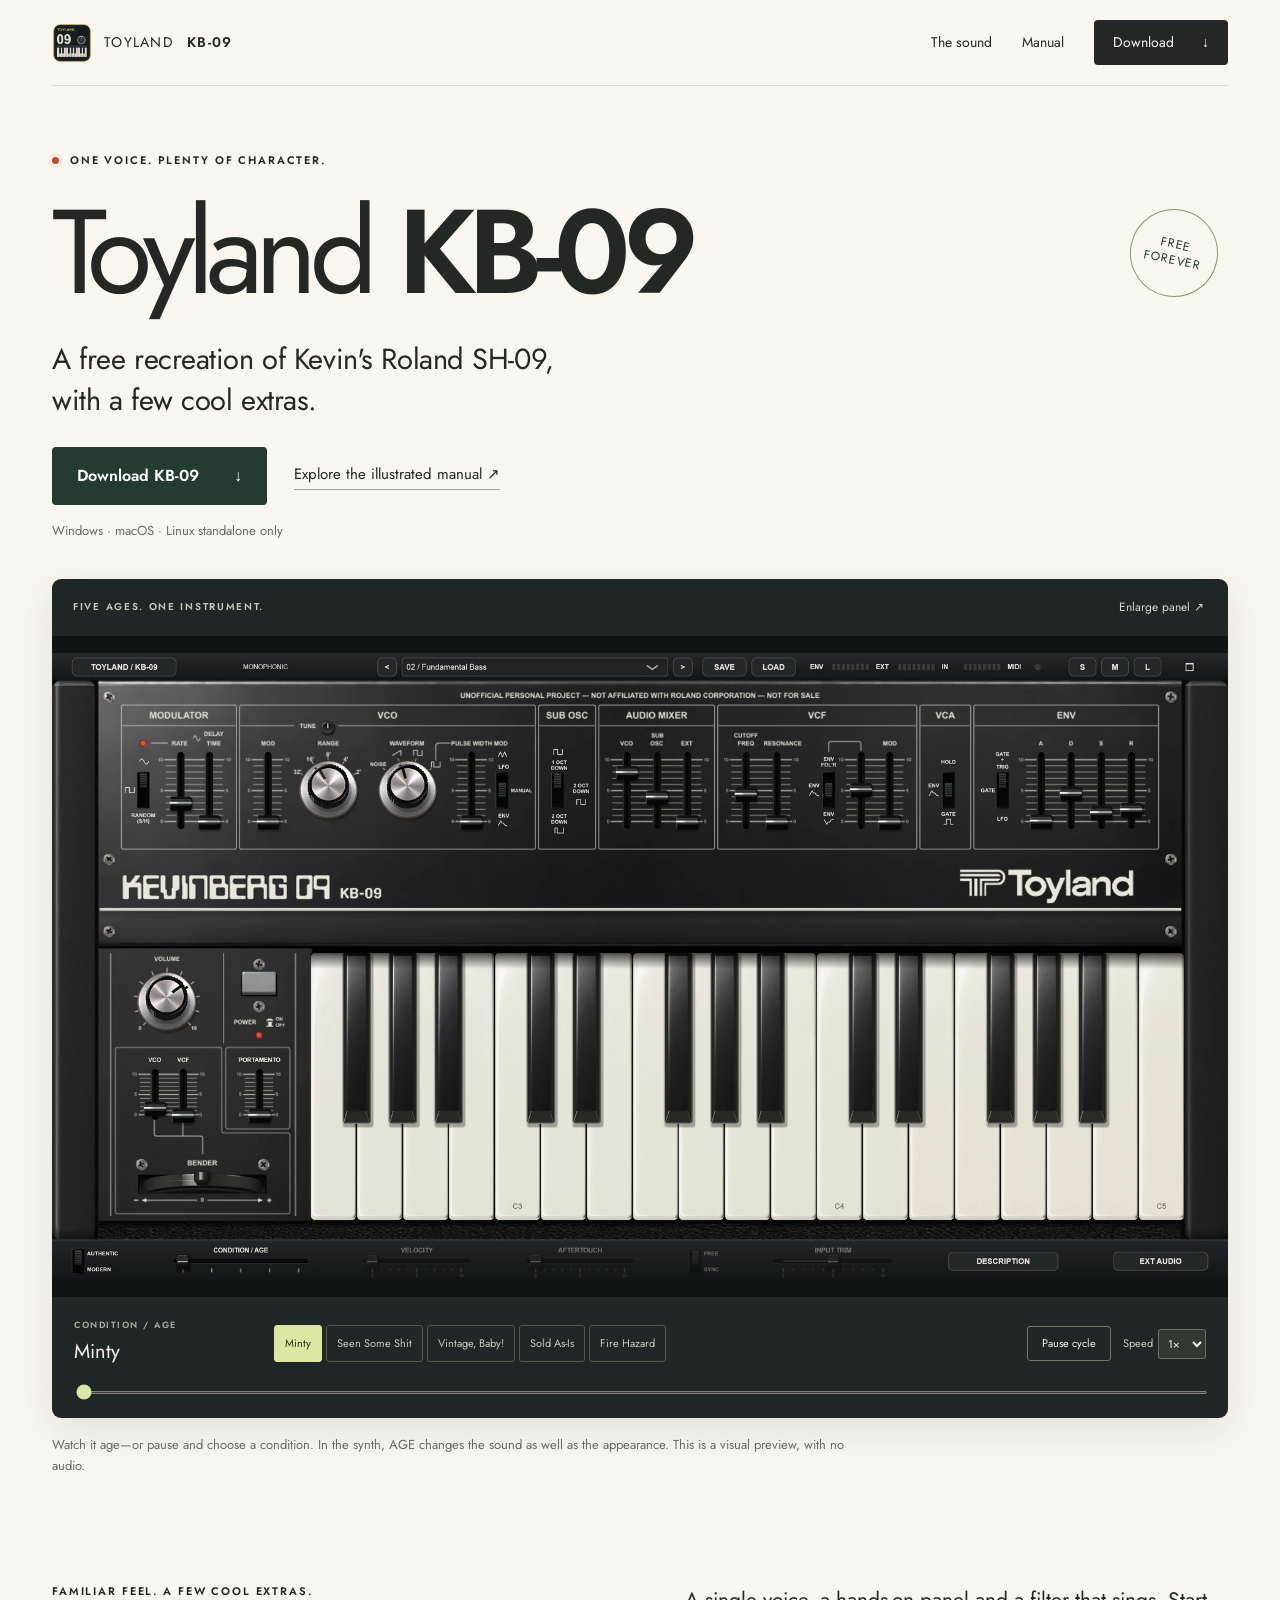
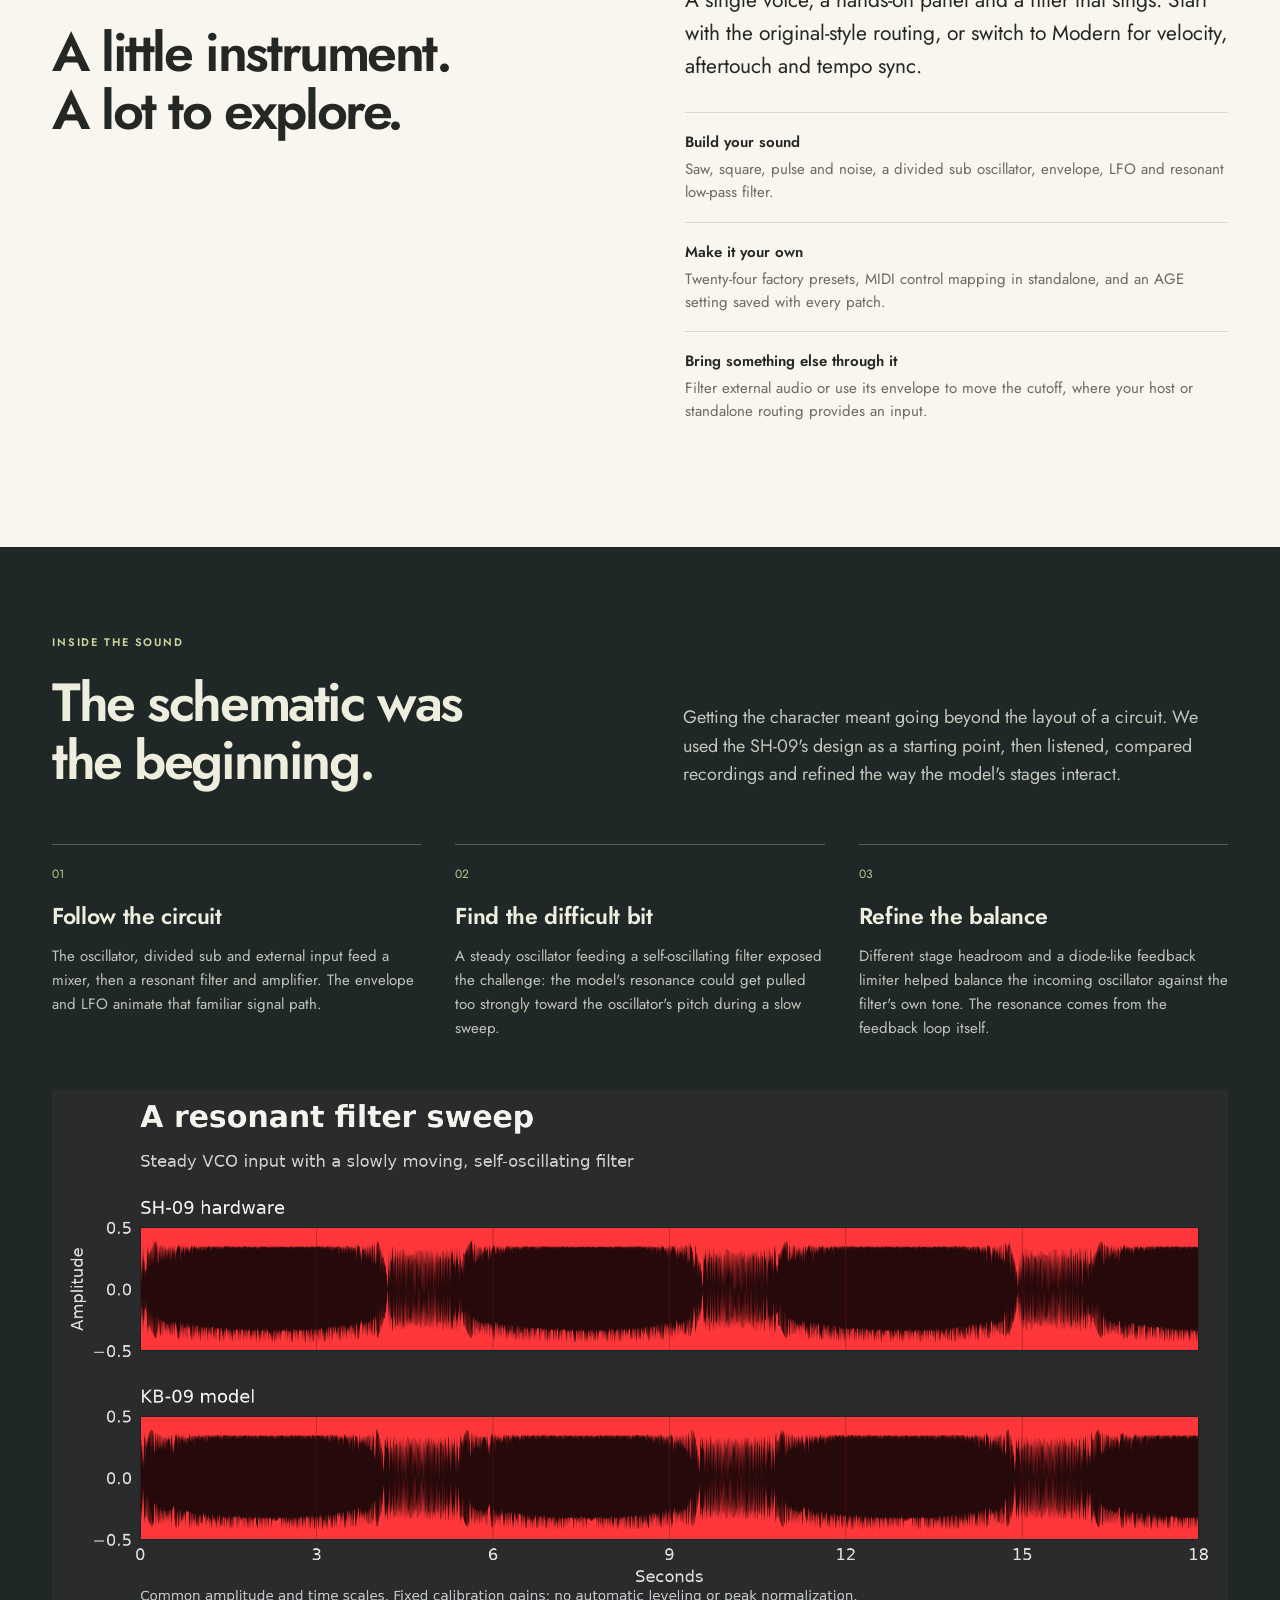
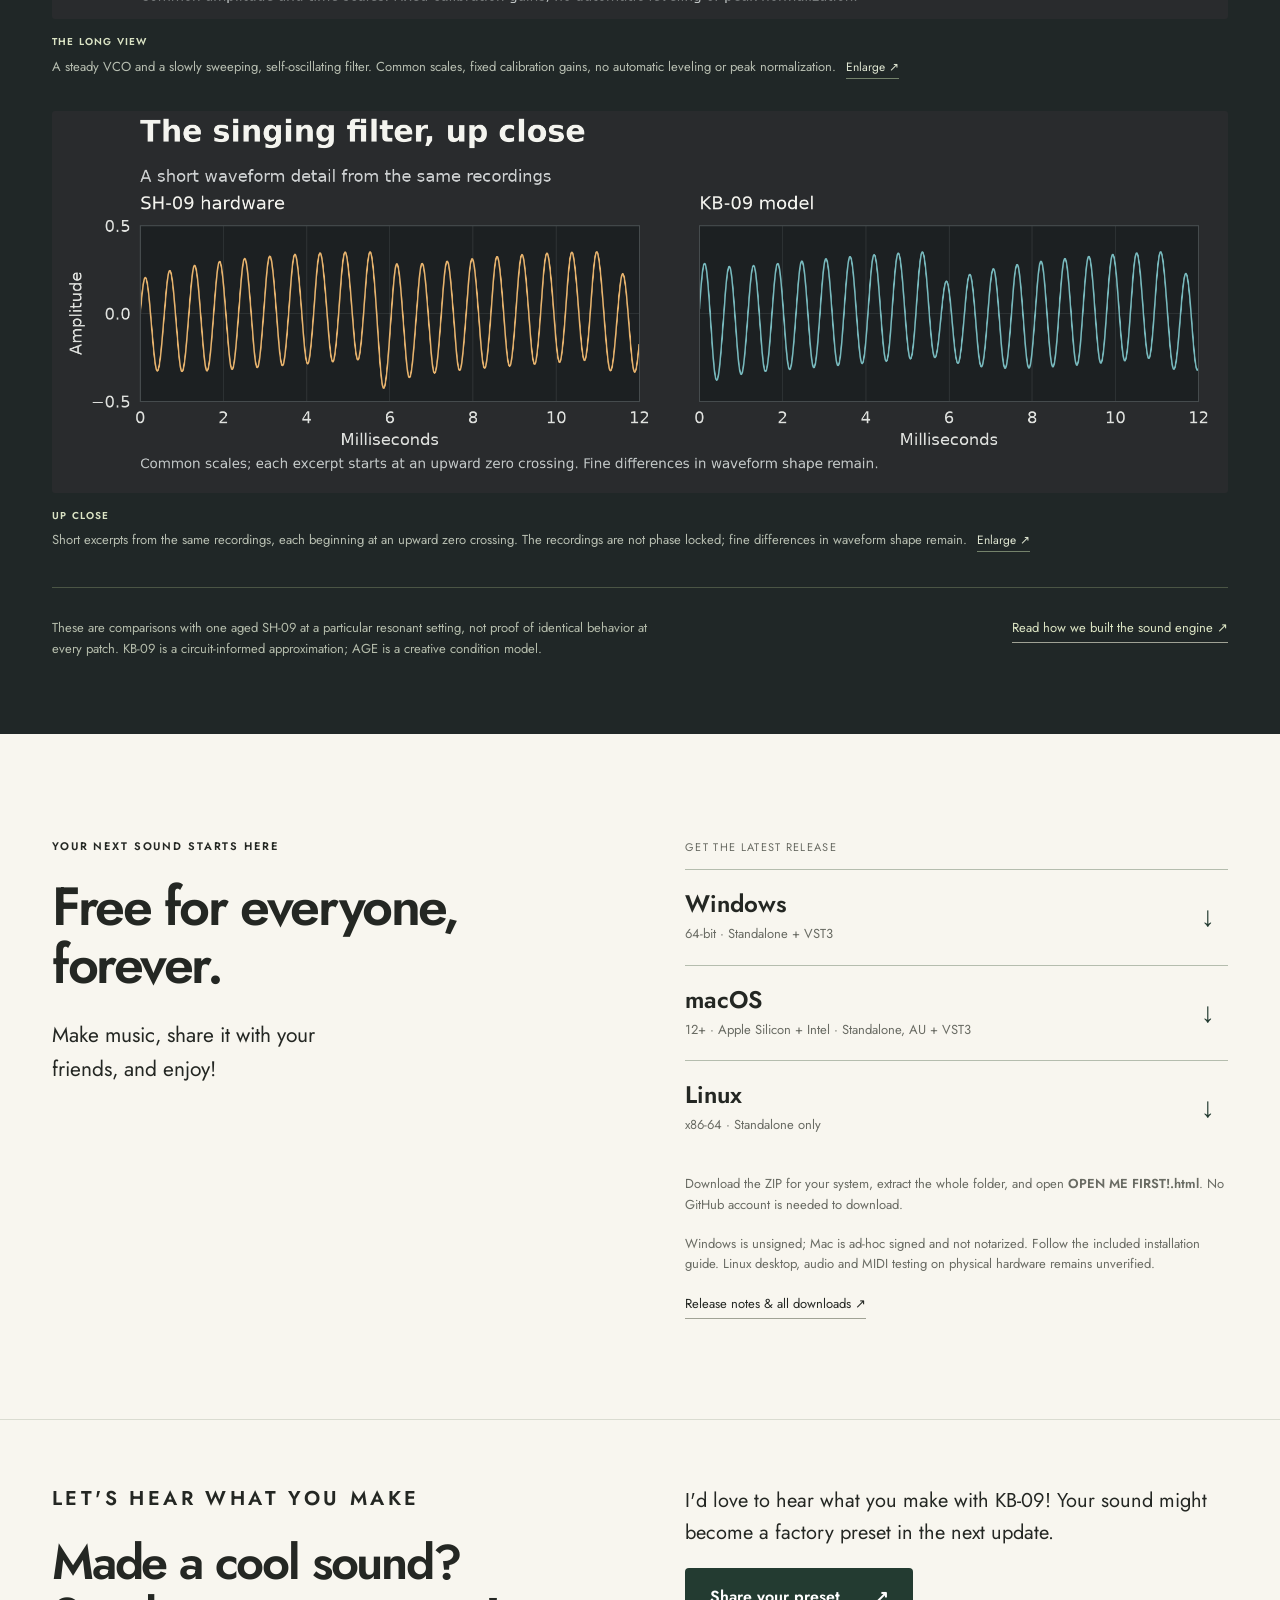
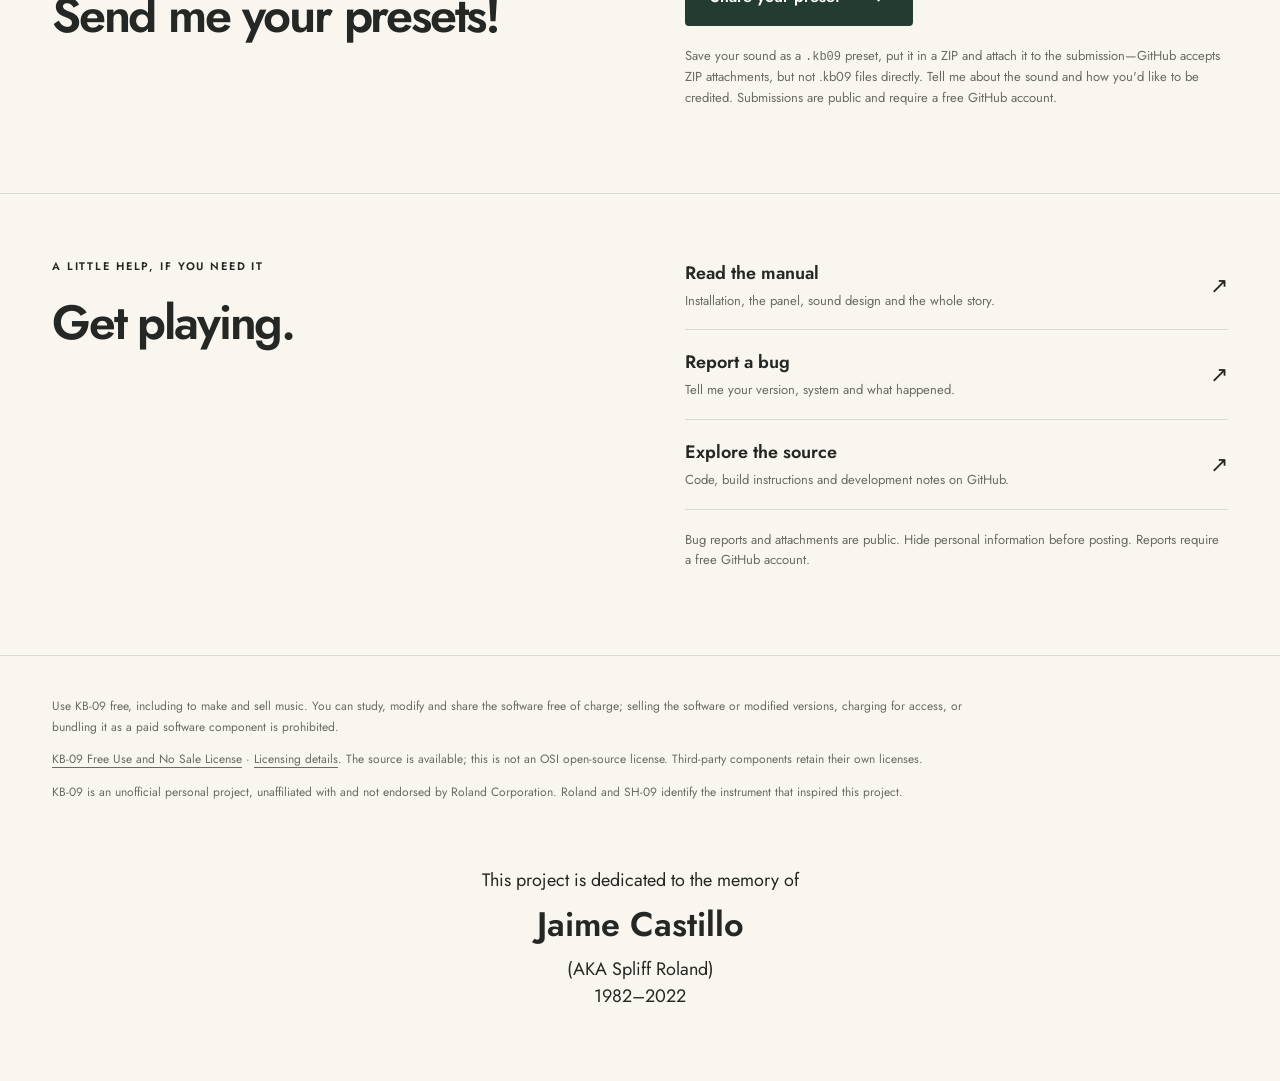
==== website/index.html @ ae917cf9 "Publish musician-facing KB-09 website with age controls and filter story" ====
<!doctype html>
<html lang="en">
<head>
  <meta charset="utf-8">
  <meta name="viewport" content="width=device-width, initial-scale=1">
  <meta name="description" content="Toyland KB-09: a free Roland SH-09-inspired monophonic synthesizer with five ages of character. Windows and Mac plug-ins and standalone; Linux standalone only.">
  <meta name="theme-color" content="#f8f6ef">
  <meta property="og:title" content="Toyland KB-09 — Free for everyone, forever.">
  <meta property="og:description" content="A free recreation of Kevin's Roland SH-09, with a few cool extras. Meet the synth, explore five ages, and download the latest release.">
  <meta property="og:image" content="https://kevinberg84.github.io/toyland-kb09/assets/social-preview.jpg">
  <meta property="og:url" content="https://kevinberg84.github.io/toyland-kb09/">
  <meta name="twitter:card" content="summary_large_image">
  <title>Toyland KB-09 — Free Roland SH-09-inspired synthesizer</title>
  <link rel="icon" href="assets/icon.png" type="image/png">
  <link rel="stylesheet" href="styles.css">
  <script src="site.js" defer></script>
</head>
<body>
  <a class="skip" href="#main">Skip to content</a>
  <header class="masthead">
    <a class="brand" href="#top" aria-label="Toyland KB-09 home"><img src="assets/icon.png" width="40" height="40" alt=""><span>TOYLAND <b>KB-09</b></span></a>
    <nav aria-label="Main navigation"><a href="#sound">The sound</a><a href="manual/">Manual</a><a class="nav-download" href="#download">Download <span aria-hidden="true">↓</span></a></nav>
  </header>
  <main id="main">
    <section class="hero shell" id="top" aria-labelledby="hero-title">
      <p class="eyebrow"><span class="led" aria-hidden="true"></span> ONE VOICE. PLENTY OF CHARACTER.</p>
      <div class="hero-heading"><h1 id="hero-title">Toyland <span>KB-09</span></h1><span class="free-stamp">FREE<br>FOREVER</span></div>
      <p class="hero-description">A free recreation of Kevin's Roland SH-09,<br class="desktop-break"> with a few cool extras.</p>
      <div class="hero-actions"><a class="button primary" href="#download">Download KB-09 <span aria-hidden="true">↓</span></a><a class="text-link" href="manual/">Explore the illustrated manual <span aria-hidden="true">↗</span></a></div>
      <p class="platform-line">Windows · macOS · Linux standalone only</p>
      <div class="instrument" id="preview">
        <div class="preview-top"><span class="eyebrow">FIVE AGES. ONE INSTRUMENT.</span><button class="subtle" id="enlarge-panel" type="button">Enlarge panel <span aria-hidden="true">↗</span></button></div>
        <div class="panel-frames" aria-label="KB-09 appearance preview">
          <img class="panel-frame active" src="assets/age-1.webp" width="1920" height="1080" alt="KB-09 in Minty condition: a clean panel and intact keys." data-age="0" fetchpriority="high">
          <img class="panel-frame" src="assets/age-2.webp" width="1920" height="1080" alt="KB-09 in Seen Some Shit condition." data-age="1" aria-hidden="true">
          <img class="panel-frame" src="assets/age-3.webp" width="1920" height="1080" alt="KB-09 in Vintage, Baby! condition." data-age="2" aria-hidden="true">
          <img class="panel-frame" src="assets/age-4.webp" width="1920" height="1080" alt="KB-09 in Sold As-Is condition." data-age="3" aria-hidden="true">
          <img class="panel-frame" src="assets/age-5.webp" width="1920" height="1080" alt="KB-09 in Fire Hazard condition: worn panel, aged keys and damaged caps." data-age="4" aria-hidden="true">
        </div>
        <div class="age-console">
          <div class="age-readout"><span class="eyebrow">CONDITION / AGE</span><output id="age-name">Minty</output></div>
          <div class="age-buttons" role="radiogroup" aria-label="Select instrument age">
            <button type="button" role="radio" aria-checked="true" data-select-age="0">Minty</button>
            <button type="button" role="radio" aria-checked="false" tabindex="-1" data-select-age="1">Seen Some Shit</button>
            <button type="button" role="radio" aria-checked="false" tabindex="-1" data-select-age="2">Vintage, Baby!</button>
            <button type="button" role="radio" aria-checked="false" tabindex="-1" data-select-age="3">Sold As-Is</button>
            <button type="button" role="radio" aria-checked="false" tabindex="-1" data-select-age="4">Fire Hazard</button>
          </div>
          <div class="playback"><button type="button" id="play-pause" aria-pressed="false">Play cycle</button><label class="speed-label">Speed <select id="speed"><option value="0.5">½×</option><option value="1" selected>1×</option><option value="2">2×</option></select></label></div>
          <label class="scrubber"><span class="sr-only">Scrub through the five ages</span><input id="age-scrubber" type="range" min="0" max="4" value="0" step="1" aria-valuetext="Minty"></label>
        </div>
      </div>
      <p class="preview-caption">Watch it age—or pause and choose a condition. In the synth, AGE changes the sound as well as the appearance. This is a visual preview, with no audio.</p>
      <noscript><p>Enable JavaScript to cycle through all five appearances. Downloads and the manual work without it.</p></noscript>
    </section>

    <section class="intro-section shell" aria-labelledby="character-title">
      <div class="section-heading"><p class="eyebrow">FAMILIAR FEEL. A FEW COOL EXTRAS.</p><h2 id="character-title">A little instrument.<br>A lot to explore.</h2></div>
      <div class="intro-copy"><p>A single voice, a hands-on panel and a filter that sings. Start with the original-style routing, or switch to Modern for velocity, aftertouch and tempo sync.</p><dl class="feature-list"><div><dt>Build your sound</dt><dd>Saw, square, pulse and noise, a divided sub oscillator, envelope, LFO and resonant low-pass filter.</dd></div><div><dt>Make it your own</dt><dd>Twenty-four factory presets, MIDI control mapping in standalone, and an AGE setting saved with every patch.</dd></div><div><dt>Bring something else through it</dt><dd>Filter external audio or use its envelope to move the cutoff, where your host or standalone routing provides an input.</dd></div></dl></div>
    </section>

    <section class="sound-section" id="sound" aria-labelledby="sound-title">
      <div class="shell">
        <div class="sound-intro"><div><p class="eyebrow">INSIDE THE SOUND</p><h2 id="sound-title">The schematic was<br>the beginning.</h2></div><p>Getting the character meant going beyond the layout of a circuit. We used the SH-09's design as a starting point, then listened, compared recordings and refined the way the model's stages interact.</p></div>
        <ol class="sound-story"><li><span class="story-number">01</span><h3>Follow the circuit</h3><p>The oscillator, divided sub and external input feed a mixer, then a resonant filter and amplifier. The envelope and LFO animate that familiar signal path.</p></li><li><span class="story-number">02</span><h3>Find the difficult bit</h3><p>A steady oscillator feeding a self-oscillating filter exposed the challenge: the model's resonance could get pulled too strongly toward the oscillator's pitch during a slow sweep.</p></li><li><span class="story-number">03</span><h3>Refine the balance</h3><p>Different stage headroom and a diode-like feedback limiter helped balance the incoming oscillator against the filter's own tone. The resonance comes from the feedback loop itself.</p></li></ol>
        <figure class="comparison"><button class="figure-enlarge" type="button" data-enlarge="assets/vcf-sweep-comparison.png" aria-label="Enlarge the resonant filter sweep comparison"><img src="assets/vcf-sweep-comparison.png" width="2160" height="972" loading="lazy" alt="An eighteen-second resonant filter sweep: SH-09 hardware above, KB-09 model below, at common time and amplitude scales."></button><figcaption><span>THE LONG VIEW</span> A steady VCO and a slowly sweeping, self-oscillating filter. Common scales, fixed calibration gains, no automatic leveling or peak normalization. <button type="button" data-enlarge="assets/vcf-sweep-comparison.png">Enlarge ↗</button></figcaption></figure>
        <figure class="comparison"><button class="figure-enlarge" type="button" data-enlarge="assets/vcf-waveform-detail.png" aria-label="Enlarge the waveform detail comparison"><img src="assets/vcf-waveform-detail.png" width="2160" height="702" loading="lazy" alt="A twelve-millisecond waveform detail, comparing the SH-09 hardware with the KB-09 model on matching scales."></button><figcaption><span>UP CLOSE</span> Short excerpts from the same recordings, each beginning at an upward zero crossing. The recordings are not phase locked; fine differences in waveform shape remain. <button type="button" data-enlarge="assets/vcf-waveform-detail.png">Enlarge ↗</button></figcaption></figure>
        <div class="sound-footnote"><p>These are comparisons with one aged SH-09 at a particular resonant setting, not proof of identical behavior at every patch. KB-09 is a circuit-informed approximation; AGE is a creative condition model.</p><a class="text-link" href="manual/#filter-craft">Read how we built the sound engine <span aria-hidden="true">↗</span></a></div>
      </div>
    </section>

    <section class="download-section shell" id="download" aria-labelledby="download-title">
      <div class="section-heading"><p class="eyebrow">YOUR NEXT SOUND STARTS HERE</p><h2 id="download-title">Free for everyone,<br>forever.</h2><p>Make music, share it with your friends, and enjoy!</p></div>
      <div class="downloads"><p class="release-label" id="release-label">Get the latest release</p>
        <a class="platform-download" data-platform="windows" href="https://github.com/kevinberg84/toyland-kb09/releases/latest"><span><b>Windows</b><small>64-bit · Standalone + VST3</small></span><span aria-hidden="true">↓</span></a>
        <a class="platform-download" data-platform="mac" href="https://github.com/kevinberg84/toyland-kb09/releases/latest"><span><b>macOS</b><small>12+ · Apple Silicon + Intel · Standalone, AU + VST3</small></span><span aria-hidden="true">↓</span></a>
        <a class="platform-download" data-platform="linux" href="https://github.com/kevinberg84/toyland-kb09/releases/latest"><span><b>Linux</b><small>x86-64 · Standalone only</small></span><span aria-hidden="true">↓</span></a>
        <p class="download-note">Download the ZIP for your system, extract the whole folder, and open <b>OPEN ME FIRST!.html</b>. No GitHub account is needed to download.</p>
        <p class="download-note">Windows is unsigned; Mac is ad-hoc signed and not notarized. Follow the included installation guide. Linux desktop, audio and MIDI testing on physical hardware remains unverified.</p>
        <a class="text-link" href="https://github.com/kevinberg84/toyland-kb09/releases/latest">Release notes &amp; all downloads ↗</a>
      </div>
    </section>

    <section class="preset-section shell" aria-labelledby="preset-title"><div><p class="eyebrow">LET'S HEAR WHAT YOU MAKE</p><h2 id="preset-title">Made a cool sound?<br>Send me your presets!</h2></div><div><p>I'd love to hear what you make with KB-09! Your sound might become a factory preset in the next update.</p><a class="button primary" href="https://github.com/kevinberg84/toyland-kb09/issues/new?template=share_a_preset.yml">Share your preset <span aria-hidden="true">↗</span></a><p class="small-print">Save your sound as a <code>.kb09</code> preset, put it in a ZIP and attach it to the submission—GitHub accepts ZIP attachments, but not .kb09 files directly. Tell me about the sound and how you'd like to be credited. Submissions are public and require a free GitHub account.</p></div></section>

    <section class="help-section shell" aria-labelledby="help-title"><div><p class="eyebrow">A LITTLE HELP, IF YOU NEED IT</p><h2 id="help-title">Get playing.</h2></div><div class="help-links"><a href="manual/"><span><b>Read the manual</b><small>Installation, the panel, sound design and the whole story.</small></span><span aria-hidden="true">↗</span></a><a href="https://github.com/kevinberg84/toyland-kb09/issues/new?template=bug_report.yml"><span><b>Report a bug</b><small>Tell me your version, system and what happened.</small></span><span aria-hidden="true">↗</span></a><a href="https://github.com/kevinberg84/toyland-kb09"><span><b>Explore the source</b><small>Code, build instructions and development notes on GitHub.</small></span><span aria-hidden="true">↗</span></a><p class="small-print">Bug reports and attachments are public. Hide personal information before posting. Reports require a free GitHub account.</p></div></section>
  </main>
  <footer class="shell">
    <div class="license-note"><p>Use KB-09 free, including to make and sell music. You can study, modify and share the software free of charge; selling the software or modified versions, charging for access, or bundling it as a paid software component is prohibited.</p><p><a href="https://github.com/kevinberg84/toyland-kb09/blob/main/LICENSE.md">KB-09 Free Use and No Sale License</a> · <a href="https://github.com/kevinberg84/toyland-kb09/blob/main/docs/LICENSING.md">Licensing details</a>. The source is available; this is not an OSI open-source license. Third-party components retain their own licenses.</p><p>KB-09 is an unofficial personal project, unaffiliated with and not endorsed by Roland Corporation. Roland and SH-09 identify the instrument that inspired this project.</p></div>
    <div class="dedication"><p>This project is dedicated to the memory of<br><strong>Jaime Castillo</strong><br>(AKA Spliff Roland)<br>1982–2022</p></div>
  </footer>
  <dialog id="image-dialog" aria-label="Enlarged image"><div class="dialog-toolbar"><span id="image-title">Panel preview</span><button type="button" id="close-dialog">Close <span aria-hidden="true">×</span></button></div><div class="dialog-scroll"><img id="dialog-image" alt=""></div><p class="dialog-hint">Scroll to inspect the image. Press Escape or Close to return.</p></dialog>
</body>
</html>
---- website/styles.css ----
@font-face{font-family:Jost;src:url('assets/Jost-Regular.ttf') format('truetype');font-weight:400;font-display:swap}@font-face{font-family:Jost;src:url('assets/Jost-Semibold.ttf') format('truetype');font-weight:600 800;font-display:swap}
:root{color-scheme:light;--paper:#f8f6ef;--ink:#242723;--muted:#696b63;--line:#dadcd1;--green:#dbe7a3;--forest:#233b31;--dark:#202727;--gold:#bca15f}*{box-sizing:border-box}html{scroll-behavior:smooth;scroll-padding-top:90px}body{margin:0;background:var(--paper);color:var(--ink);font:18px/1.6 Jost,Arial,sans-serif}button,input,select{font:inherit}button,a,select,input{-webkit-tap-highlight-color:transparent}a{color:inherit;text-underline-offset:4px}button,a,select{touch-action:manipulation}button{cursor:pointer}button:focus-visible,a:focus-visible,input:focus-visible,select:focus-visible{outline:3px solid #8c6925;outline-offset:5px}img{display:block;max-width:100%}button:disabled{cursor:default}p{margin:0 0 1.2rem}h1,h2,h3{font-weight:600;line-height:1.08;margin:0;letter-spacing:-.045em}h2{font-size:clamp(36px,4.2vw,62px)}h3{font-size:25px;letter-spacing:-.02em}.shell{max-width:1280px;margin:0 auto;padding-left:52px;padding-right:52px}.eyebrow{font-size:11px;font-weight:600;letter-spacing:.17em;line-height:1.4;margin:0 0 23px}.skip{position:fixed;top:-100px;left:20px;z-index:100;background:var(--green);padding:14px}.skip:focus{top:10px}.sr-only{position:absolute;width:1px;height:1px;overflow:hidden;clip:rect(0,0,0,0);white-space:nowrap}
.masthead{height:86px;border-bottom:1px solid var(--line);max-width:calc(1280px - 104px);margin:auto;display:flex;align-items:center;justify-content:space-between;gap:20px}.brand{display:flex;gap:12px;align-items:center;text-decoration:none;font-size:14px;letter-spacing:.09em}.brand img{border-radius:8px}.brand b{font-weight:600;margin-left:8px}.masthead nav{display:flex;align-items:center;gap:30px;font-size:14px}.masthead nav a{text-decoration:none}.masthead nav a:hover{text-decoration:underline}.nav-download{background:var(--ink);color:var(--paper);padding:11px 19px;border-radius:4px}.nav-download span{margin-left:24px}.hero{padding-top:67px}.hero .eyebrow{display:flex;align-items:center;gap:11px}.led{width:7px;height:7px;border-radius:50%;background:#b94e31;box-shadow:0 0 0 4px #b94e3110}.hero-heading{display:flex;align-items:center;justify-content:space-between;gap:20px}.hero h1{font-size:clamp(64px,9.3vw,138px);font-weight:400;letter-spacing:-.065em;line-height:1.03}.hero h1 span{font-weight:600}.free-stamp{flex-shrink:0;display:grid;place-content:center;width:88px;height:88px;border:1px solid #8d956e;border-radius:50%;color:var(--forest);font-size:12px;line-height:1.3;letter-spacing:.08em;text-align:center;transform:rotate(12deg);margin-right:10px}.hero-description{font-size:clamp(20px,2.5vw,29px);line-height:1.4;letter-spacing:-.015em;max-width:660px;margin:25px 0 27px}.hero-actions{display:flex;align-items:center;gap:27px;flex-wrap:wrap}.button{display:inline-flex;align-items:center;justify-content:space-between;gap:35px;padding:15px 24px;text-decoration:none;font-size:16px;font-weight:600;border-radius:4px;border:1px solid transparent;transition:background .15s,color .15s}.primary{background:var(--forest);color:#fff}.primary:hover{background:#395646}.text-link{font-size:15px;text-decoration:none;border-bottom:1px solid #a0a295;padding-bottom:3px;display:inline-block}.text-link:hover{border-color:currentColor}.platform-line{font-size:13px;color:var(--muted);margin:16px 0 37px}.instrument{background:var(--dark);color:#f3f2e9;border-radius:9px;overflow:hidden;box-shadow:0 12px 40px #1d281219}.preview-top{display:flex;align-items:center;justify-content:space-between;padding:16px 21px}.preview-top .eyebrow{margin:0;color:#c2c7b9;font-size:10px}.subtle{border:0;background:none;color:#d6d9d0;font-size:12px;padding:3px}.subtle:hover{color:#fff}.panel-frames{position:relative;background:#101617;aspect-ratio:16/9}.panel-frame{position:absolute;inset:0;width:100%;height:100%;object-fit:contain;visibility:hidden}.panel-frame.active{visibility:visible}.age-console{padding:22px;display:grid;grid-template-columns:180px 1fr auto;align-items:center;gap:20px}.age-readout .eyebrow{color:#a7ae9d;font-size:9px;margin-bottom:4px}.age-readout output{font-size:20px}.age-buttons{display:flex;align-items:stretch;gap:4px;flex-wrap:wrap}.age-buttons button{background:transparent;color:#c7cbbf;border:1px solid #505a4a;border-radius:3px;font-size:11px;padding:9px 10px;white-space:nowrap}.age-buttons button[aria-checked=true]{background:var(--green);color:#24331d;border-color:var(--green)}.age-buttons button:hover{border-color:var(--green)}.playback{display:flex;align-items:center;gap:12px;font-size:11px}.playback button{background:none;border:1px solid #707965;border-radius:3px;color:#f2f4ed;padding:8px 11px;min-width:84px;font-size:11px}.speed-label{color:#c7cbbf;display:flex;align-items:center;gap:5px}.speed-label select{background:#303a31;color:#fff;border:1px solid #66705d;border-radius:2px;padding:5px;font-size:11px}.scrubber{grid-column:1/-1;line-height:0}.scrubber input{width:100%;height:3px;accent-color:var(--green);cursor:pointer}.preview-caption{max-width:800px;color:var(--muted);font-size:13px;margin:17px 0 0}.intro-section{display:grid;grid-template-columns:1fr 1fr;gap:90px;padding-top:108px;padding-bottom:106px}.intro-copy>p{font-size:21px;line-height:1.55}.feature-list{margin:30px 0 0}.feature-list div{border-top:1px solid var(--line);padding:17px 0}.feature-list dt{font-size:15px;font-weight:600;margin-bottom:4px}.feature-list dd{font-size:15px;color:var(--muted);margin:0;line-height:1.55}
.sound-section{background:var(--dark);color:#eeeede;padding:88px 0 74px}.sound-section .eyebrow{color:#cad59d}.sound-intro{display:grid;grid-template-columns:1fr 1fr;gap:85px;align-items:end}.sound-intro>p{color:#c1c6ba;margin:0;font-size:18px}.sound-story{list-style:none;display:grid;grid-template-columns:repeat(3,1fr);padding:0;margin:55px 0 50px;gap:34px}.sound-story li{border-top:1px solid #56604f;padding-top:20px}.story-number{display:block;font-size:12px;color:#b6c88a;margin-bottom:20px}.sound-story h3{font-size:23px;margin-bottom:15px;letter-spacing:-.015em}.sound-story p{font-size:15px;color:#bfc5b8;margin:0}.comparison{margin:32px 0 0}.figure-enlarge{padding:0;display:block;border:0;background:none;width:100%;border-radius:3px;overflow:hidden}.figure-enlarge img{width:100%;height:auto}.comparison figcaption{font-size:13px;line-height:1.65;color:#b7beb1;padding-top:15px;max-width:1000px}.comparison figcaption>span{font-size:10px;letter-spacing:.12em;font-weight:600;color:#dbe4c5;display:block;margin-bottom:5px}.comparison figcaption button{background:none;border:0;border-bottom:1px solid #74826b;color:#e0e7d3;font-size:12px;padding:0;margin-left:6px}.sound-footnote{border-top:1px solid #4b5545;display:grid;grid-template-columns:1.2fr 1fr;align-items:start;gap:70px;padding-top:30px;margin-top:35px}.sound-footnote p{font-size:13px;color:#b5bdac;margin:0}.sound-footnote .text-link{justify-self:end;color:#dce5c4;font-size:13px}.download-section{display:grid;grid-template-columns:1fr 1fr;gap:90px;padding-top:105px;padding-bottom:100px}.download-section .section-heading>p:last-child{font-size:21px;margin:26px 0 0;max-width:310px}.release-label{font-size:11px;letter-spacing:.12em;text-transform:uppercase;color:var(--muted);margin-bottom:13px}.platform-download{display:flex;align-items:center;justify-content:space-between;gap:20px;border-top:1px solid #b5bdae;text-decoration:none;padding:20px 0}.platform-download:last-of-type{border-bottom:1px solid #b5bdae}.platform-download b{display:block;font-size:24px;line-height:1.2;font-weight:600}.platform-download small{display:block;font-size:13px;color:var(--muted);margin-top:5px}.platform-download>span:last-child{font-size:28px;color:var(--forest);padding:3px 13px;border-radius:50%;transition:background .15s}.platform-download:hover>span:last-child{background:var(--green)}.download-note{font-size:13px;color:var(--muted);margin:18px 0 0}.downloads>.text-link{margin-top:19px;font-size:13px}.preset-section,.help-section{border-top:1px solid var(--line);display:grid;grid-template-columns:1fr 1fr;gap:90px;padding-top:65px;padding-bottom:65px}.preset-section h2{font-size:clamp(33px,3.8vw,51px)}.preset-section>div>p:first-child{font-size:20px}.small-print{font-size:13px;line-height:1.6;color:var(--muted);margin-top:20px}.small-print code{font-size:12px}.help-section h2{font-size:48px}.help-links>a{display:flex;align-items:center;justify-content:space-between;text-decoration:none;gap:20px;border-bottom:1px solid var(--line);padding:0 0 18px;margin-bottom:18px}.help-links b{font-size:18px;font-weight:600;display:block}.help-links small{display:block;font-size:13px;color:var(--muted);margin-top:3px}.help-links>a>span:last-child{font-size:22px}.help-links>a:hover b{text-decoration:underline}footer{border-top:1px solid var(--line);padding-top:40px}.license-note{font-size:12px;line-height:1.7;color:var(--muted);max-width:950px}.license-note p{margin-bottom:12px}.dedication{text-align:center;margin:65px auto 0;padding-bottom:70px;font-size:18px;line-height:1.55}.dedication strong{display:inline-block;font-size:34px;font-weight:600;margin:4px 0}.dedication p{margin:0}
dialog{padding:0;border:1px solid #687261;border-radius:7px;width:94vw;max-width:1800px;max-height:94vh;background:#202727;color:#f1f1e5;overflow:hidden}dialog::backdrop{background:#101711df}.dialog-toolbar{display:flex;justify-content:space-between;align-items:center;padding:15px 20px;gap:20px;font-size:14px}.dialog-toolbar button{background:none;color:inherit;border:1px solid #78836d;border-radius:3px;padding:6px 14px}.dialog-scroll{overflow:auto;max-height:calc(90vh - 110px)}.dialog-scroll img{width:100%;min-width:850px;max-width:none;height:auto}.dialog-hint{font-size:11px;color:#b9c2ae;margin:0;padding:9px 20px}
@media(min-width:1450px){.shell{max-width:1440px;padding-left:68px;padding-right:68px}.masthead{max-width:1304px}.hero h1{font-size:144px}.age-buttons button{font-size:12px}.age-console{grid-template-columns:190px 1fr auto}}
@media(max-width:1100px){.age-console{grid-template-columns:1fr auto}.age-buttons{grid-column:1/-1;grid-row:2}.playback{grid-column:2;grid-row:1}.intro-section,.download-section,.preset-section,.help-section{gap:45px}.sound-intro{gap:45px}.hero h1{font-size:clamp(64px,9.3vw,104px)}}
@media(max-width:700px){body{font-size:16px}.shell{padding-left:23px;padding-right:23px}.masthead{height:72px;margin:0 23px}.brand{font-size:11px;gap:8px;letter-spacing:.04em}.brand img{width:32px;height:32px}.brand b{margin-left:4px}.masthead nav{gap:13px;font-size:12px}.masthead nav>a:first-child{display:none}.nav-download{padding:9px 12px}.nav-download span{margin-left:8px}.hero{padding-top:43px}.hero .eyebrow{font-size:9px;letter-spacing:.14em;margin-bottom:20px}.hero h1{font-size:clamp(49px,10.8vw,75px);letter-spacing:-.055em}.free-stamp{width:58px;height:58px;font-size:8px;margin:0}.hero-heading{gap:5px}.hero-description{font-size:20px;margin:23px 0}.desktop-break{display:none}.hero-actions{gap:17px}.button{padding:13px 18px;font-size:15px}.hero-actions>.text-link{font-size:13px}.platform-line{font-size:11px;margin-bottom:28px}.preview-top{padding:12px}.preview-top .eyebrow{font-size:8px;letter-spacing:.1em;margin:0}.subtle{font-size:10px}.instrument{border-radius:5px}.age-console{padding:16px 13px;gap:15px}.age-readout output{font-size:18px}.age-readout .eyebrow{font-size:8px;margin:0 0 3px}.age-buttons{display:grid;grid-template-columns:repeat(5,1fr);gap:4px;width:100%}.age-buttons button{white-space:normal;font-size:9px;line-height:1.25;padding:9px 4px}.playback{gap:8px}.speed-label{font-size:0}.speed-label select{font-size:10px}.playback button{font-size:10px;min-width:72px;padding:7px 8px}.preview-caption{font-size:11px}.intro-section{padding-top:65px;padding-bottom:55px;grid-template-columns:1fr;gap:28px}.intro-copy>p{font-size:19px}.feature-list{margin-top:23px}.sound-section{padding:60px 0 50px}.sound-intro{grid-template-columns:1fr;gap:24px}.sound-intro>p{font-size:17px}.sound-story{grid-template-columns:1fr;gap:25px;margin:35px 0}.sound-story li{display:grid;grid-template-columns:35px 1fr;gap:5px 10px;padding-top:17px}.story-number{grid-column:1;grid-row:1/3;margin:5px 0}.sound-story h3,.sound-story p{grid-column:2}.sound-story h3{margin-bottom:9px;font-size:22px}.sound-story p{font-size:14px}.comparison{margin-top:27px}.comparison figcaption{font-size:11px}.sound-footnote{grid-template-columns:1fr;gap:20px;margin-top:27px}.sound-footnote .text-link{justify-self:start}.download-section{grid-template-columns:1fr;padding-top:65px;padding-bottom:60px;gap:35px}.download-section .section-heading>p:last-child{font-size:19px;margin-top:18px}.platform-download b{font-size:23px}.platform-download small{font-size:12px}.preset-section,.help-section{grid-template-columns:1fr;gap:27px;padding-top:45px;padding-bottom:45px}.preset-section>div>p:first-child{font-size:19px}.help-section h2{font-size:40px}footer{padding-top:30px}.dedication{font-size:15px;margin-top:48px;padding-bottom:55px}.dedication strong{font-size:30px}.dialog-toolbar{font-size:12px;padding:10px 13px}.dialog-scroll img{min-width:760px}}
@media(prefers-reduced-motion:reduce){html{scroll-behavior:auto}*{transition:none!important}}
.hero h1 span{white-space:nowrap}
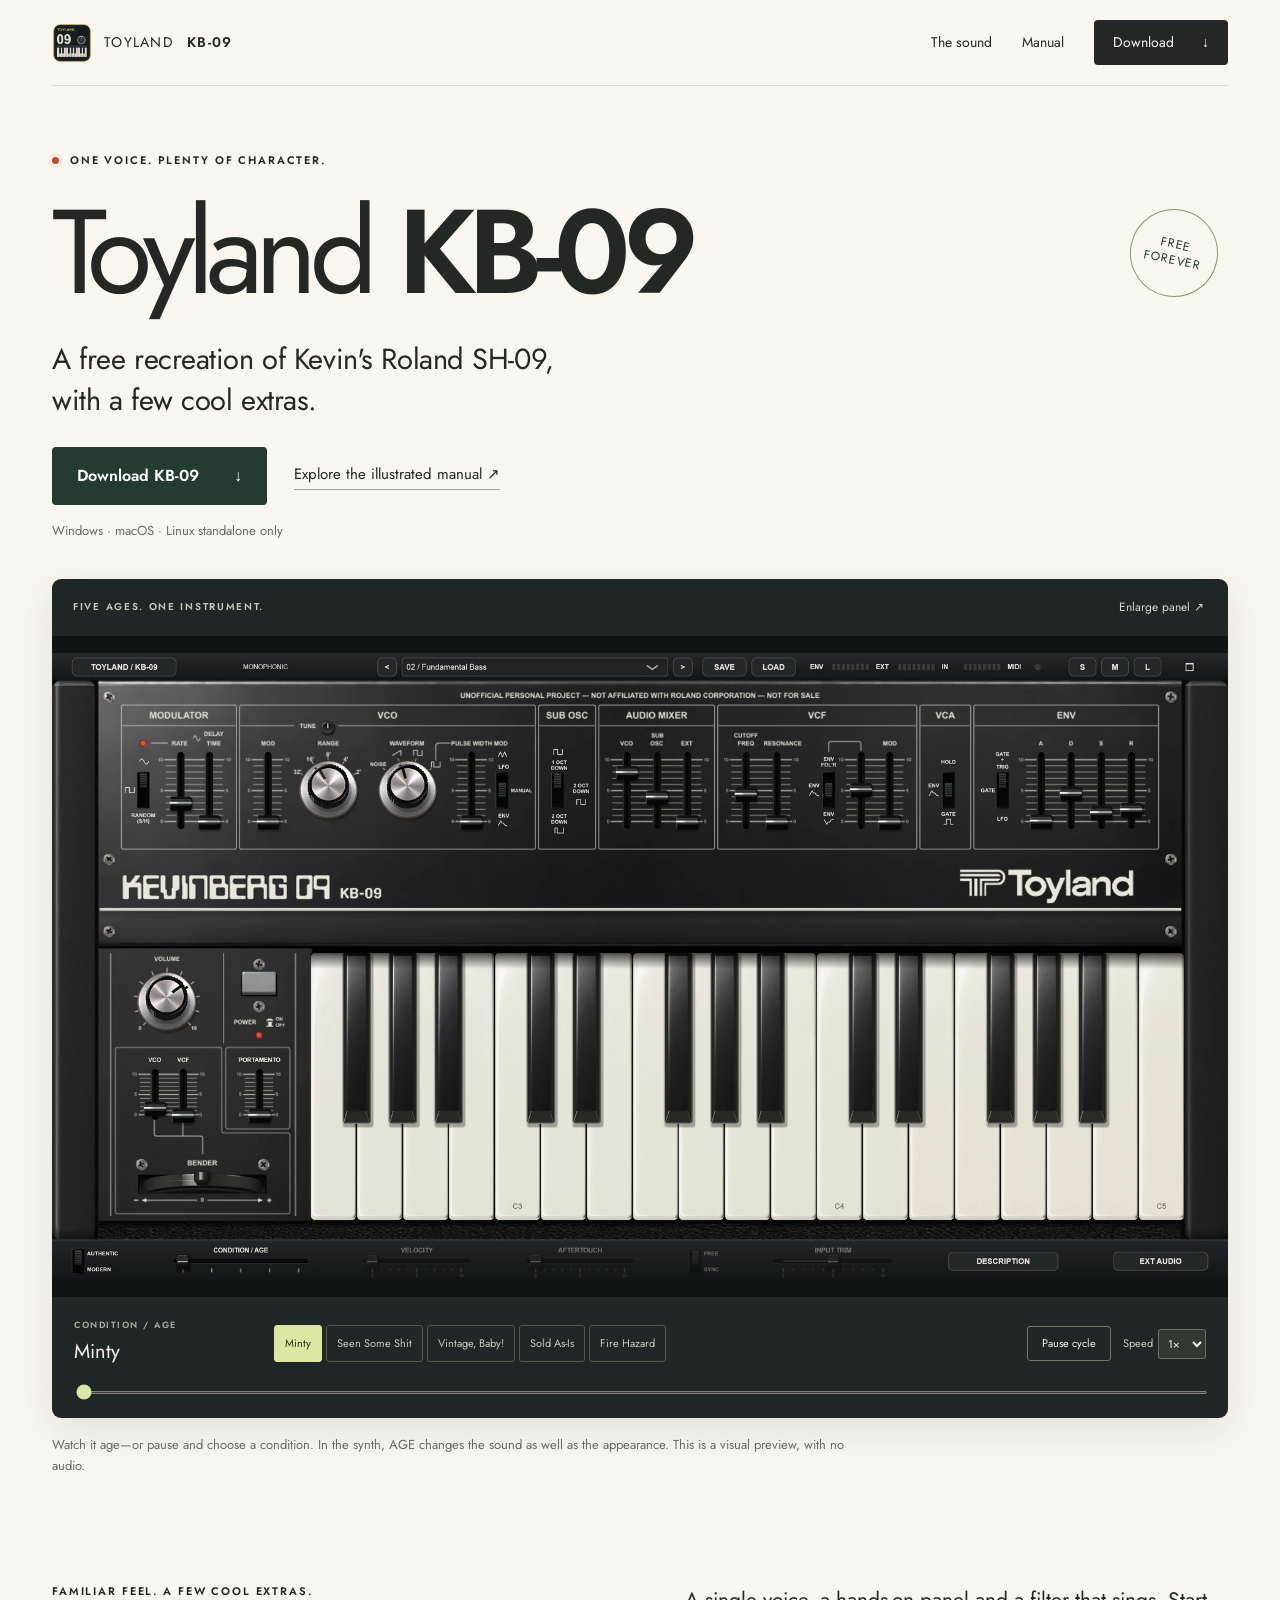
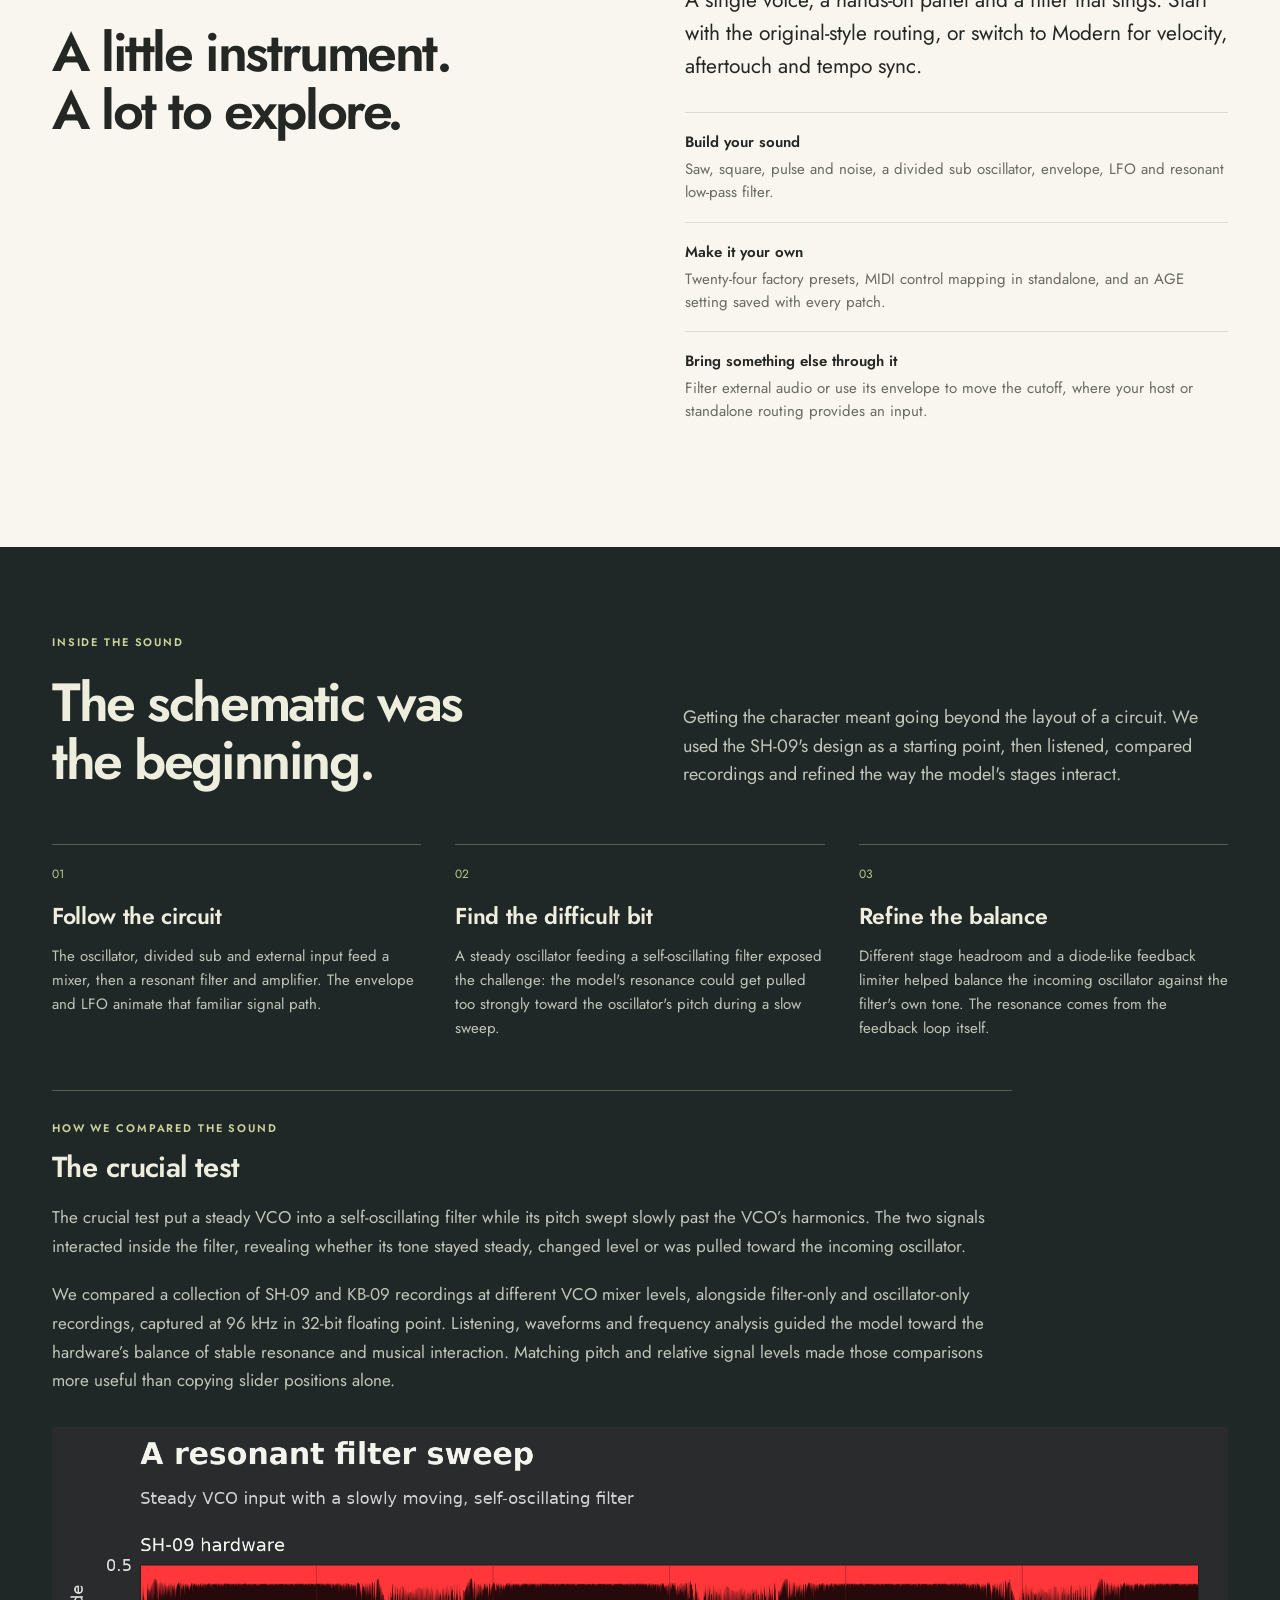
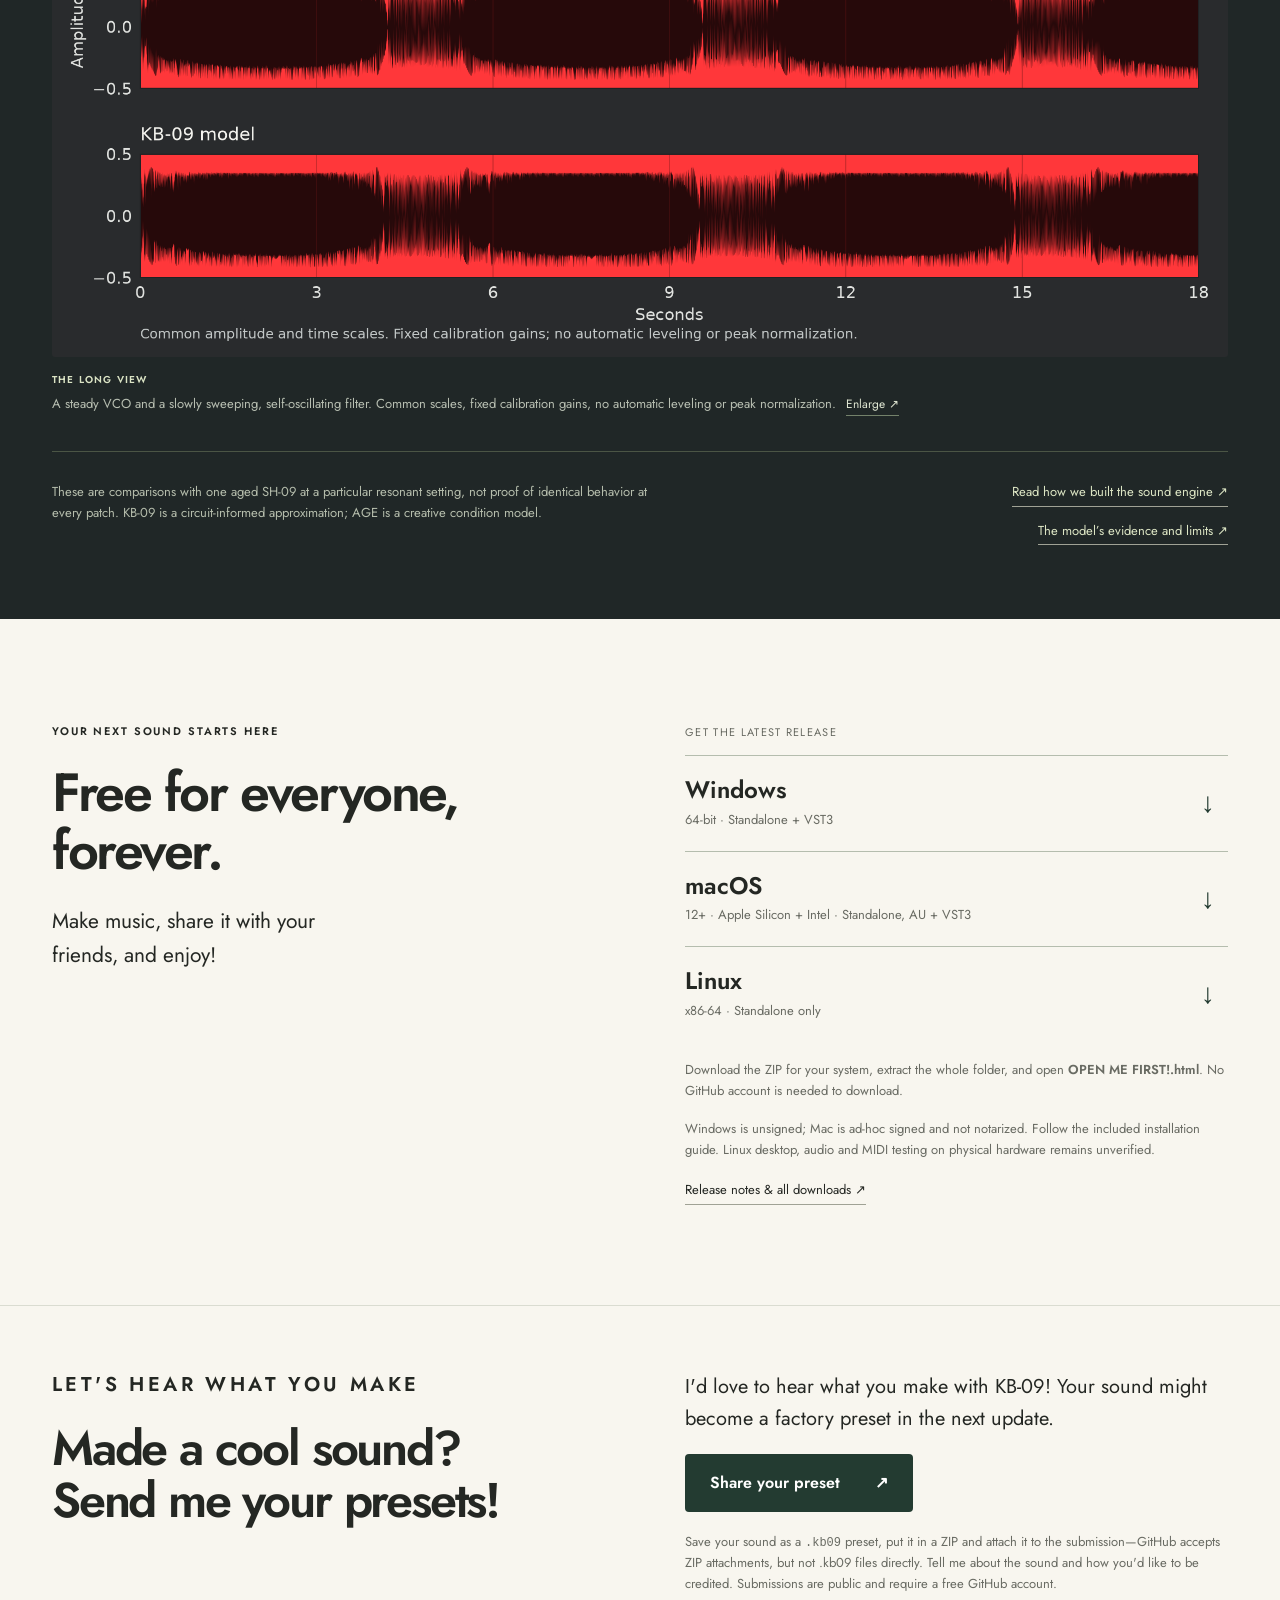
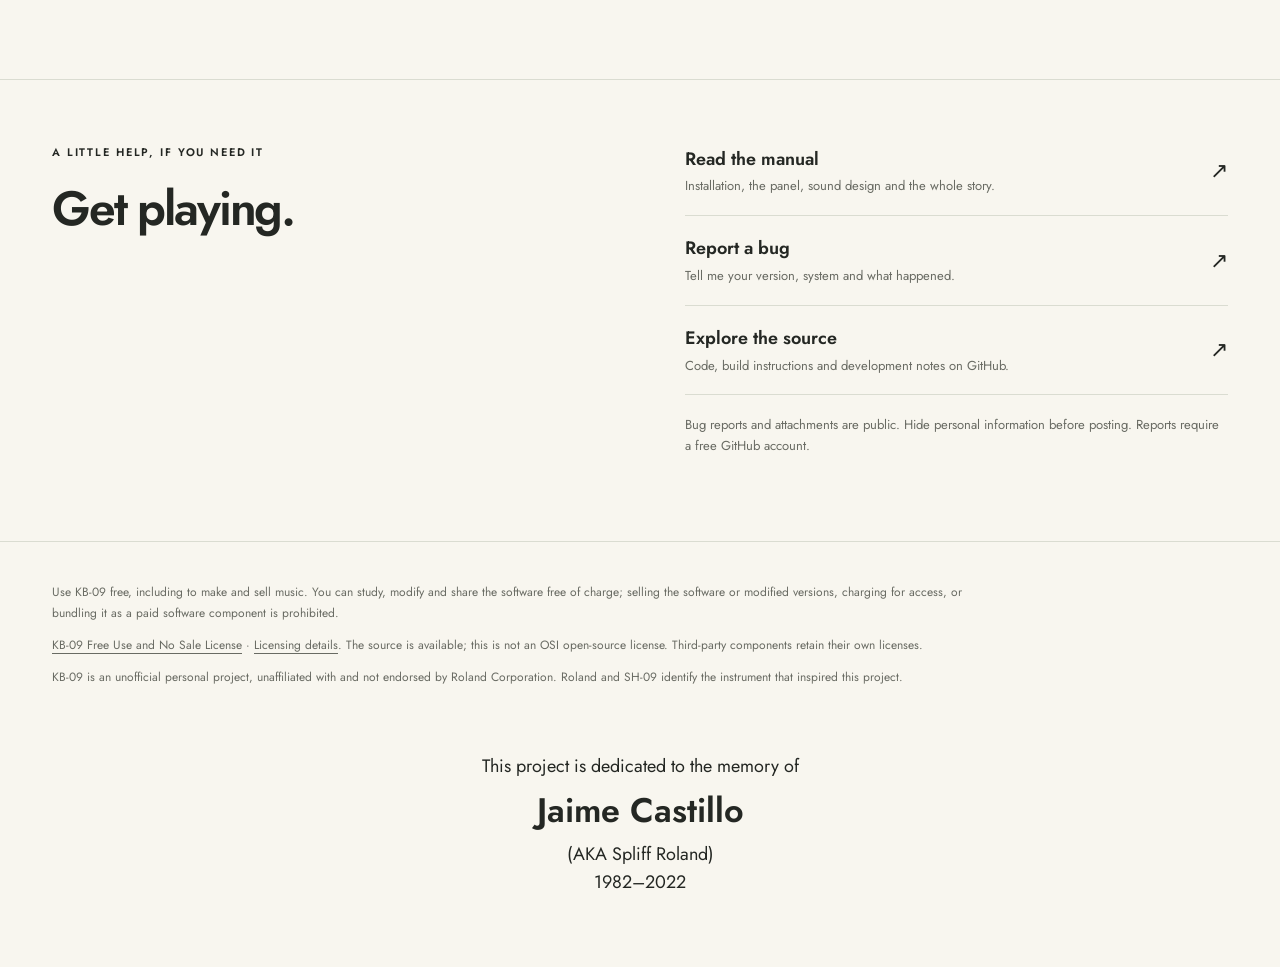
==== commit b6c258b7: "Refresh sound-model evidence and replace website close-up with recording story [skip ci]" ====
--- a/website/index.html
+++ b/website/index.html
@@ -63,9 +63,9 @@
       <div class="shell">
         <div class="sound-intro"><div><p class="eyebrow">INSIDE THE SOUND</p><h2 id="sound-title">The schematic was<br>the beginning.</h2></div><p>Getting the character meant going beyond the layout of a circuit. We used the SH-09's design as a starting point, then listened, compared recordings and refined the way the model's stages interact.</p></div>
         <ol class="sound-story"><li><span class="story-number">01</span><h3>Follow the circuit</h3><p>The oscillator, divided sub and external input feed a mixer, then a resonant filter and amplifier. The envelope and LFO animate that familiar signal path.</p></li><li><span class="story-number">02</span><h3>Find the difficult bit</h3><p>A steady oscillator feeding a self-oscillating filter exposed the challenge: the model's resonance could get pulled too strongly toward the oscillator's pitch during a slow sweep.</p></li><li><span class="story-number">03</span><h3>Refine the balance</h3><p>Different stage headroom and a diode-like feedback limiter helped balance the incoming oscillator against the filter's own tone. The resonance comes from the feedback loop itself.</p></li></ol>
+        <div class="recording-story"><p class="eyebrow">HOW WE COMPARED THE SOUND</p><h3>The crucial test</h3><p>The crucial test put a steady VCO into a self-oscillating filter while its pitch swept slowly past the VCO’s harmonics. The two signals interacted inside the filter, revealing whether its tone stayed steady, changed level or was pulled toward the incoming oscillator.</p><p>We compared a collection of SH-09 and KB-09 recordings at different VCO mixer levels, alongside filter-only and oscillator-only recordings, captured at 96 kHz in 32-bit floating point. Listening, waveforms and frequency analysis guided the model toward the hardware’s balance of stable resonance and musical interaction. Matching pitch and relative signal levels made those comparisons more useful than copying slider positions alone.</p></div>
         <figure class="comparison"><button class="figure-enlarge" type="button" data-enlarge="assets/vcf-sweep-comparison.png" aria-label="Enlarge the resonant filter sweep comparison"><img src="assets/vcf-sweep-comparison.png" width="2160" height="972" loading="lazy" alt="An eighteen-second resonant filter sweep: SH-09 hardware above, KB-09 model below, at common time and amplitude scales."></button><figcaption><span>THE LONG VIEW</span> A steady VCO and a slowly sweeping, self-oscillating filter. Common scales, fixed calibration gains, no automatic leveling or peak normalization. <button type="button" data-enlarge="assets/vcf-sweep-comparison.png">Enlarge ↗</button></figcaption></figure>
-        <figure class="comparison"><button class="figure-enlarge" type="button" data-enlarge="assets/vcf-waveform-detail.png" aria-label="Enlarge the waveform detail comparison"><img src="assets/vcf-waveform-detail.png" width="2160" height="702" loading="lazy" alt="A twelve-millisecond waveform detail, comparing the SH-09 hardware with the KB-09 model on matching scales."></button><figcaption><span>UP CLOSE</span> Short excerpts from the same recordings, each beginning at an upward zero crossing. The recordings are not phase locked; fine differences in waveform shape remain. <button type="button" data-enlarge="assets/vcf-waveform-detail.png">Enlarge ↗</button></figcaption></figure>
-        <div class="sound-footnote"><p>These are comparisons with one aged SH-09 at a particular resonant setting, not proof of identical behavior at every patch. KB-09 is a circuit-informed approximation; AGE is a creative condition model.</p><a class="text-link" href="manual/#filter-craft">Read how we built the sound engine <span aria-hidden="true">↗</span></a></div>
+        <div class="sound-footnote"><p>These are comparisons with one aged SH-09 at a particular resonant setting, not proof of identical behavior at every patch. KB-09 is a circuit-informed approximation; AGE is a creative condition model.</p><div class="sound-links"><a class="text-link" href="manual/#filter-craft">Read how we built the sound engine <span aria-hidden="true">↗</span></a><a class="text-link evidence-link" href="https://github.com/kevinberg84/toyland-kb09/blob/main/docs/FIDELITY.md">The model’s evidence and limits <span aria-hidden="true">↗</span></a></div></div>
       </div>
     </section>
 
--- a/website/styles.css
+++ b/website/styles.css
@@ -8,3 +8,5 @@
 @media(max-width:700px){body{font-size:16px}.shell{padding-left:23px;padding-right:23px}.masthead{height:72px;margin:0 23px}.brand{font-size:11px;gap:8px;letter-spacing:.04em}.brand img{width:32px;height:32px}.brand b{margin-left:4px}.masthead nav{gap:13px;font-size:12px}.masthead nav>a:first-child{display:none}.nav-download{padding:9px 12px}.nav-download span{margin-left:8px}.hero{padding-top:43px}.hero .eyebrow{font-size:9px;letter-spacing:.14em;margin-bottom:20px}.hero h1{font-size:clamp(49px,10.8vw,75px);letter-spacing:-.055em}.free-stamp{width:58px;height:58px;font-size:8px;margin:0}.hero-heading{gap:5px}.hero-description{font-size:20px;margin:23px 0}.desktop-break{display:none}.hero-actions{gap:17px}.button{padding:13px 18px;font-size:15px}.hero-actions>.text-link{font-size:13px}.platform-line{font-size:11px;margin-bottom:28px}.preview-top{padding:12px}.preview-top .eyebrow{font-size:8px;letter-spacing:.1em;margin:0}.subtle{font-size:10px}.instrument{border-radius:5px}.age-console{padding:16px 13px;gap:15px}.age-readout output{font-size:18px}.age-readout .eyebrow{font-size:8px;margin:0 0 3px}.age-buttons{display:grid;grid-template-columns:repeat(5,1fr);gap:4px;width:100%}.age-buttons button{white-space:normal;font-size:9px;line-height:1.25;padding:9px 4px}.playback{gap:8px}.speed-label{font-size:0}.speed-label select{font-size:10px}.playback button{font-size:10px;min-width:72px;padding:7px 8px}.preview-caption{font-size:11px}.intro-section{padding-top:65px;padding-bottom:55px;grid-template-columns:1fr;gap:28px}.intro-copy>p{font-size:19px}.feature-list{margin-top:23px}.sound-section{padding:60px 0 50px}.sound-intro{grid-template-columns:1fr;gap:24px}.sound-intro>p{font-size:17px}.sound-story{grid-template-columns:1fr;gap:25px;margin:35px 0}.sound-story li{display:grid;grid-template-columns:35px 1fr;gap:5px 10px;padding-top:17px}.story-number{grid-column:1;grid-row:1/3;margin:5px 0}.sound-story h3,.sound-story p{grid-column:2}.sound-story h3{margin-bottom:9px;font-size:22px}.sound-story p{font-size:14px}.comparison{margin-top:27px}.comparison figcaption{font-size:11px}.sound-footnote{grid-template-columns:1fr;gap:20px;margin-top:27px}.sound-footnote .text-link{justify-self:start}.download-section{grid-template-columns:1fr;padding-top:65px;padding-bottom:60px;gap:35px}.download-section .section-heading>p:last-child{font-size:19px;margin-top:18px}.platform-download b{font-size:23px}.platform-download small{font-size:12px}.preset-section,.help-section{grid-template-columns:1fr;gap:27px;padding-top:45px;padding-bottom:45px}.preset-section>div>p:first-child{font-size:19px}.help-section h2{font-size:40px}footer{padding-top:30px}.dedication{font-size:15px;margin-top:48px;padding-bottom:55px}.dedication strong{font-size:30px}.dialog-toolbar{font-size:12px;padding:10px 13px}.dialog-scroll img{min-width:760px}}
 @media(prefers-reduced-motion:reduce){html{scroll-behavior:auto}*{transition:none!important}}
 .hero h1 span{white-space:nowrap}
+
+.recording-story{border-top:1px solid #56604f;padding-top:30px;margin:0 0 30px;max-width:960px}.recording-story .eyebrow{margin-bottom:15px}.recording-story h3{font-size:29px;margin-bottom:20px}.recording-story p:not(.eyebrow){font-size:17px;line-height:1.7;color:#c1c6ba}.sound-links{display:flex;flex-direction:column;align-items:flex-end;gap:14px}.sound-links .text-link{font-size:13px}@media(max-width:700px){.recording-story h3{font-size:25px}.recording-story p:not(.eyebrow){font-size:15px}.sound-links{align-items:flex-start}}
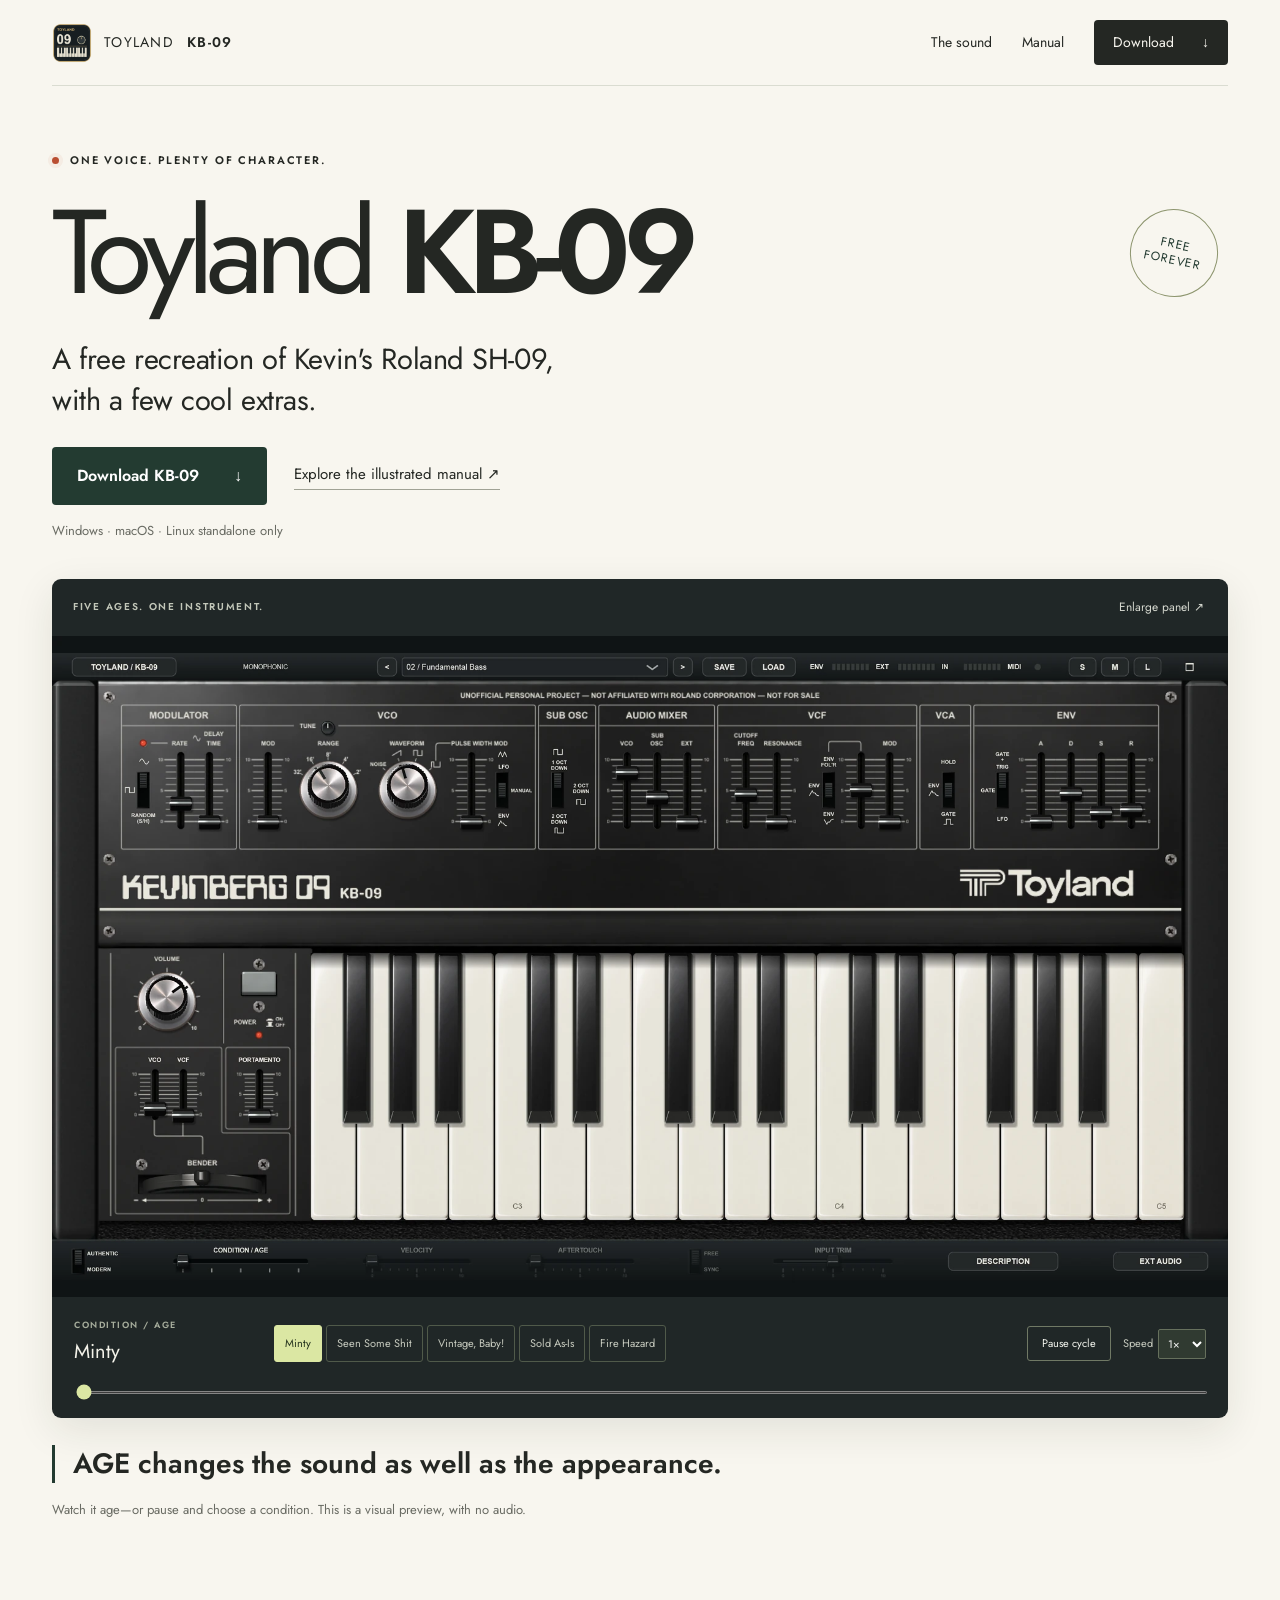
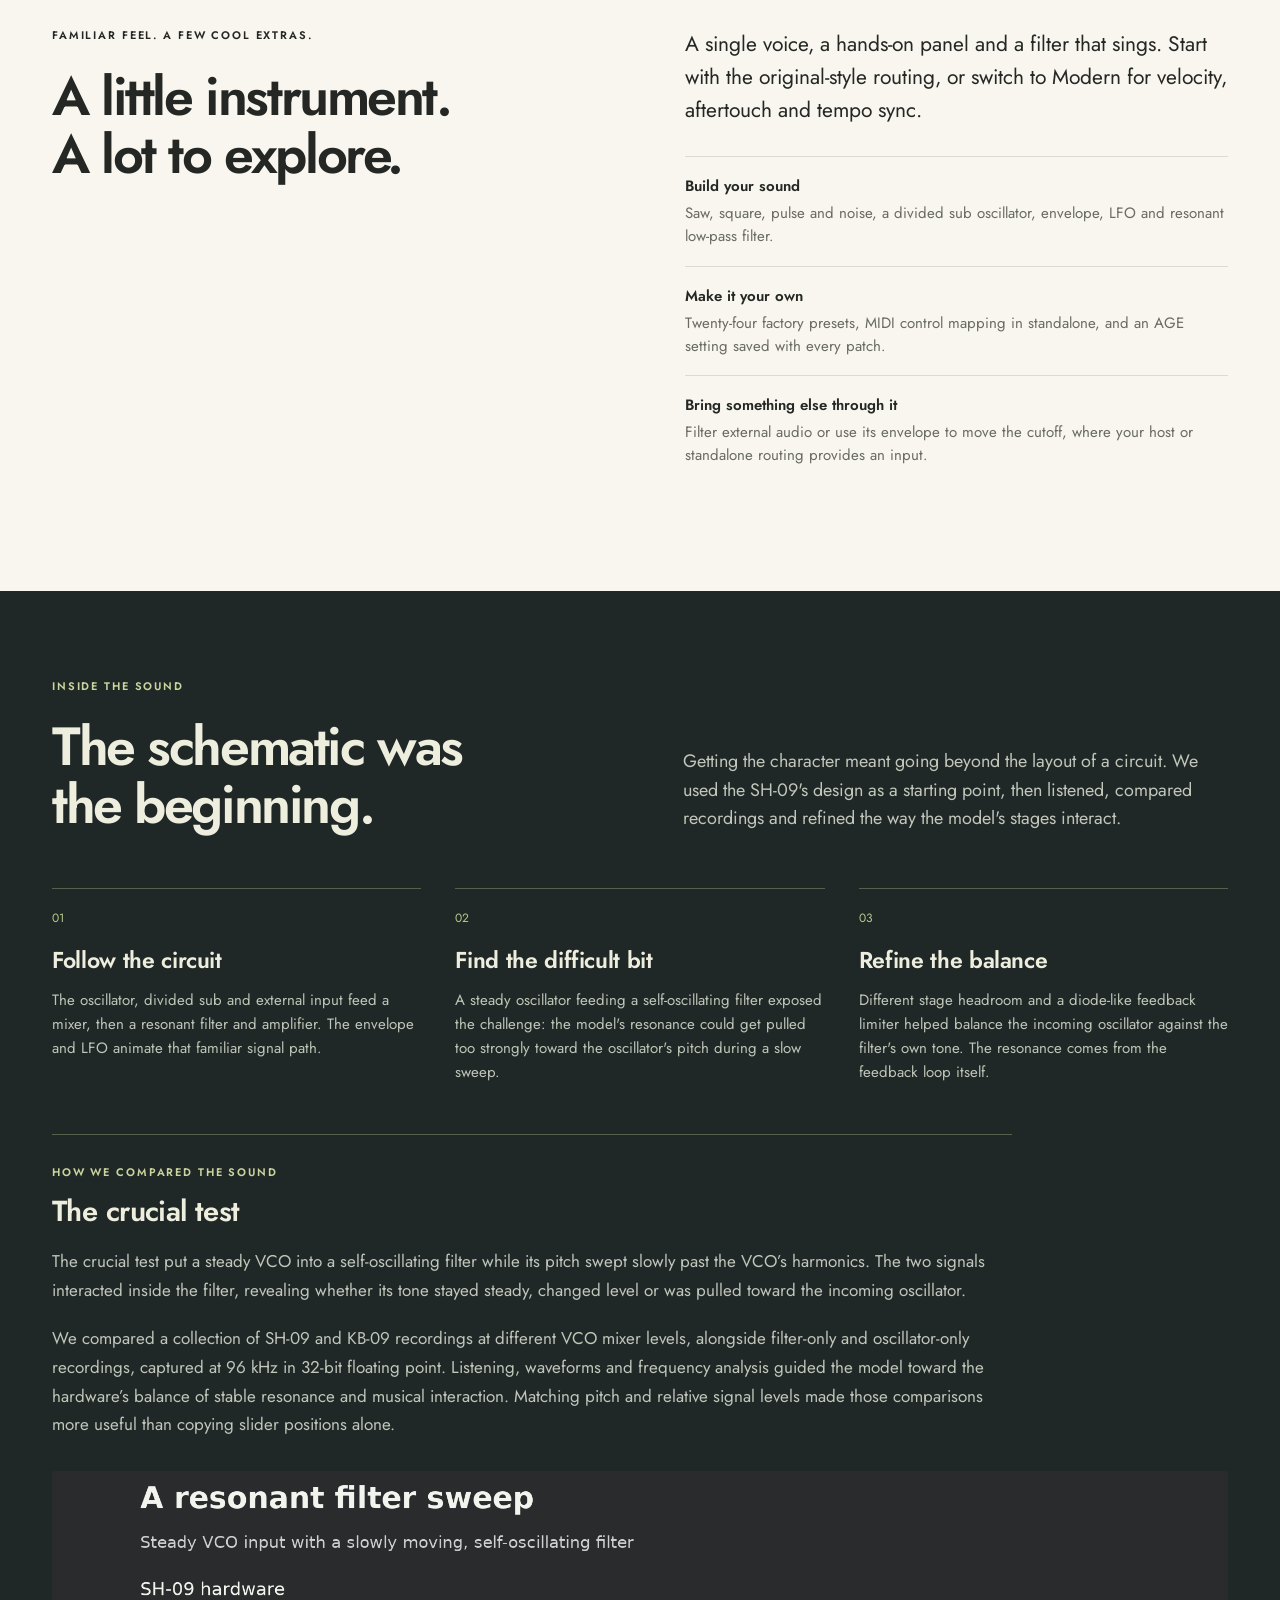
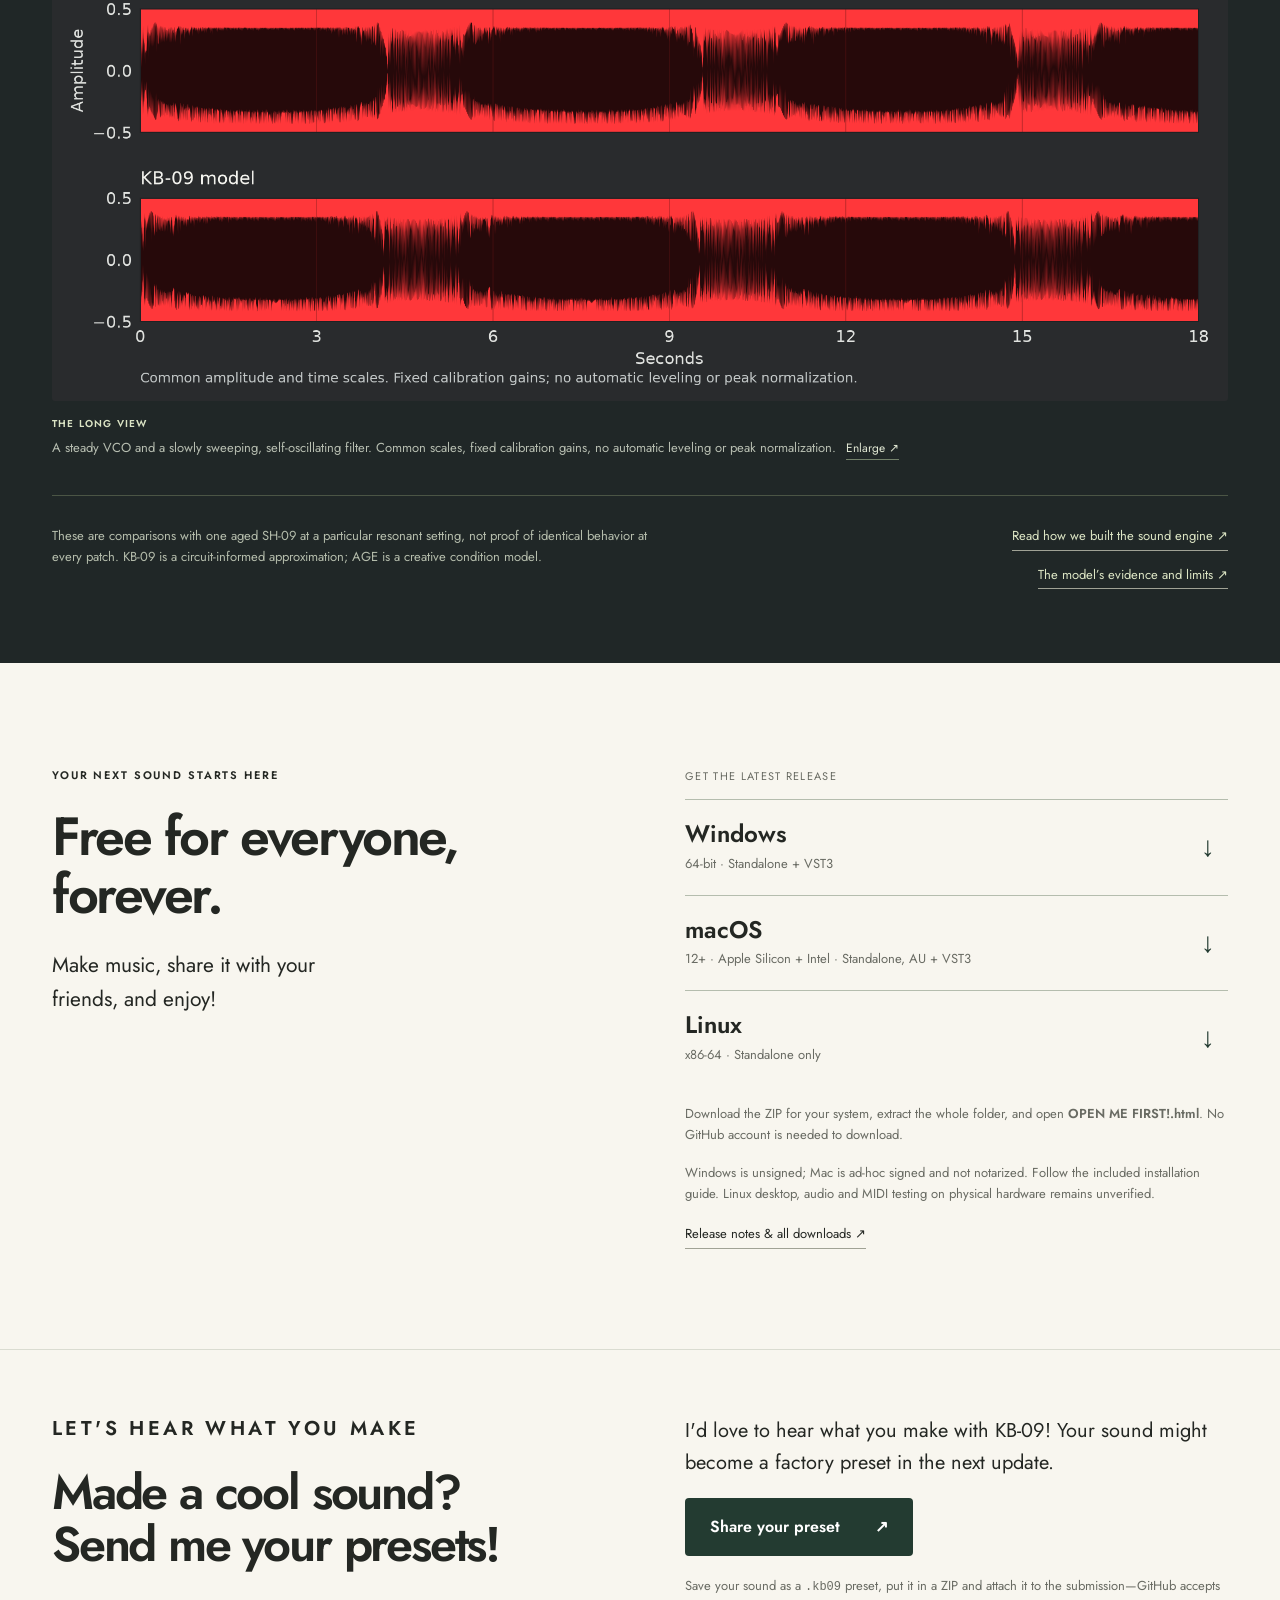
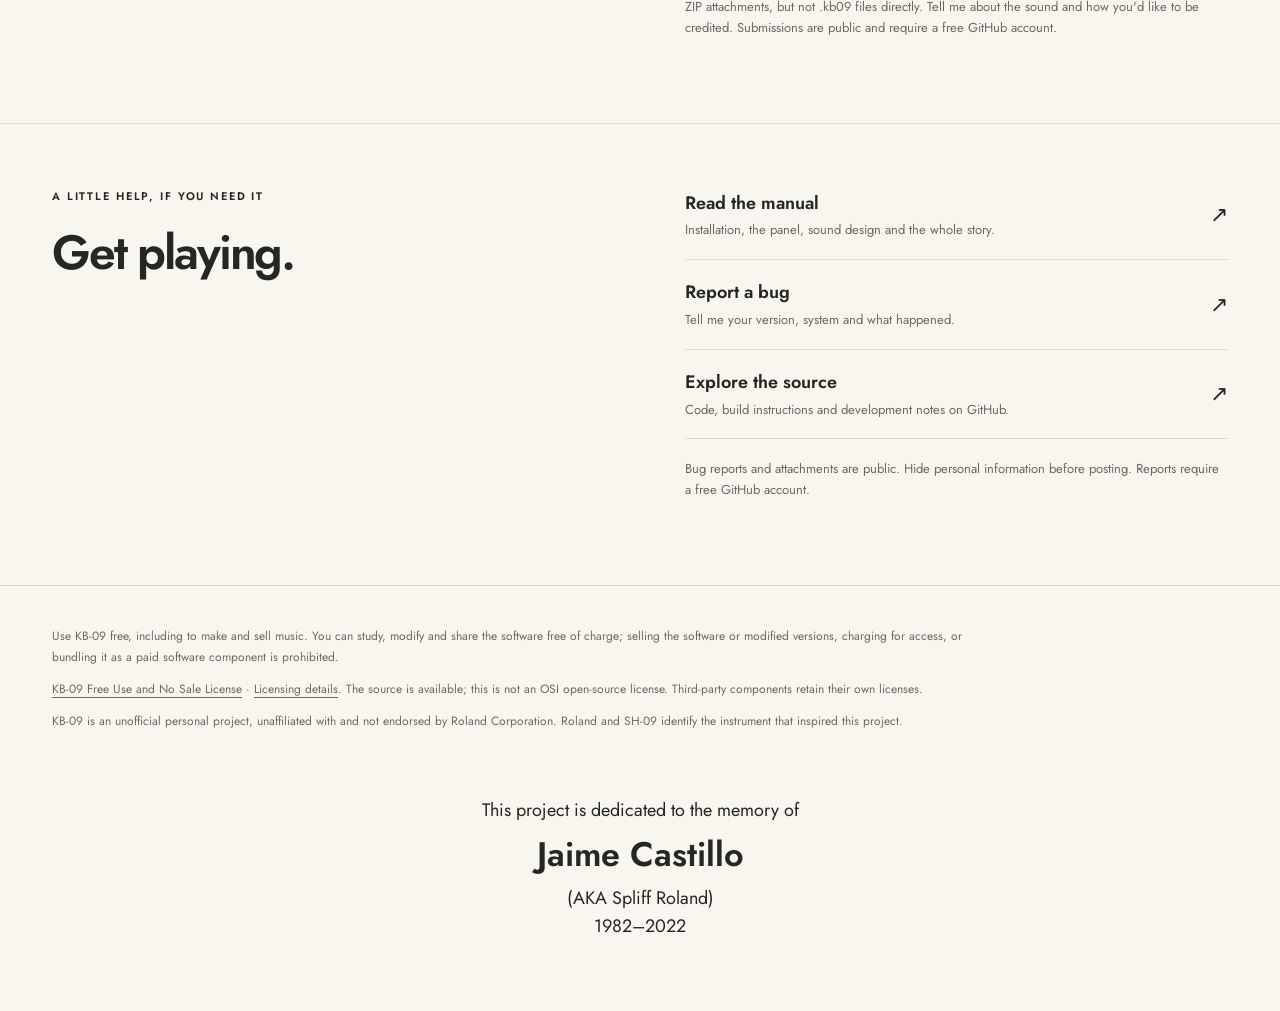
==== commit 2333636c: "Make the AGE sound-and-appearance message prominent" ====
--- a/website/index.html
+++ b/website/index.html
@@ -50,7 +50,8 @@
           <label class="scrubber"><span class="sr-only">Scrub through the five ages</span><input id="age-scrubber" type="range" min="0" max="4" value="0" step="1" aria-valuetext="Minty"></label>
         </div>
       </div>
-      <p class="preview-caption">Watch it age—or pause and choose a condition. In the synth, AGE changes the sound as well as the appearance. This is a visual preview, with no audio.</p>
+      <p class="age-callout">AGE changes the sound as well as the appearance.</p>
+      <p class="preview-caption">Watch it age—or pause and choose a condition. This is a visual preview, with no audio.</p>
       <noscript><p>Enable JavaScript to cycle through all five appearances. Downloads and the manual work without it.</p></noscript>
     </section>
 
--- a/website/styles.css
+++ b/website/styles.css
@@ -1,11 +1,11 @@
 @font-face{font-family:Jost;src:url('assets/Jost-Regular.ttf') format('truetype');font-weight:400;font-display:swap}@font-face{font-family:Jost;src:url('assets/Jost-Semibold.ttf') format('truetype');font-weight:600 800;font-display:swap}
 :root{color-scheme:light;--paper:#f8f6ef;--ink:#242723;--muted:#696b63;--line:#dadcd1;--green:#dbe7a3;--forest:#233b31;--dark:#202727;--gold:#bca15f}*{box-sizing:border-box}html{scroll-behavior:smooth;scroll-padding-top:90px}body{margin:0;background:var(--paper);color:var(--ink);font:18px/1.6 Jost,Arial,sans-serif}button,input,select{font:inherit}button,a,select,input{-webkit-tap-highlight-color:transparent}a{color:inherit;text-underline-offset:4px}button,a,select{touch-action:manipulation}button{cursor:pointer}button:focus-visible,a:focus-visible,input:focus-visible,select:focus-visible{outline:3px solid #8c6925;outline-offset:5px}img{display:block;max-width:100%}button:disabled{cursor:default}p{margin:0 0 1.2rem}h1,h2,h3{font-weight:600;line-height:1.08;margin:0;letter-spacing:-.045em}h2{font-size:clamp(36px,4.2vw,62px)}h3{font-size:25px;letter-spacing:-.02em}.shell{max-width:1280px;margin:0 auto;padding-left:52px;padding-right:52px}.eyebrow{font-size:11px;font-weight:600;letter-spacing:.17em;line-height:1.4;margin:0 0 23px}.skip{position:fixed;top:-100px;left:20px;z-index:100;background:var(--green);padding:14px}.skip:focus{top:10px}.sr-only{position:absolute;width:1px;height:1px;overflow:hidden;clip:rect(0,0,0,0);white-space:nowrap}
-.masthead{height:86px;border-bottom:1px solid var(--line);max-width:calc(1280px - 104px);margin:auto;display:flex;align-items:center;justify-content:space-between;gap:20px}.brand{display:flex;gap:12px;align-items:center;text-decoration:none;font-size:14px;letter-spacing:.09em}.brand img{border-radius:8px}.brand b{font-weight:600;margin-left:8px}.masthead nav{display:flex;align-items:center;gap:30px;font-size:14px}.masthead nav a{text-decoration:none}.masthead nav a:hover{text-decoration:underline}.nav-download{background:var(--ink);color:var(--paper);padding:11px 19px;border-radius:4px}.nav-download span{margin-left:24px}.hero{padding-top:67px}.hero .eyebrow{display:flex;align-items:center;gap:11px}.led{width:7px;height:7px;border-radius:50%;background:#b94e31;box-shadow:0 0 0 4px #b94e3110}.hero-heading{display:flex;align-items:center;justify-content:space-between;gap:20px}.hero h1{font-size:clamp(64px,9.3vw,138px);font-weight:400;letter-spacing:-.065em;line-height:1.03}.hero h1 span{font-weight:600}.free-stamp{flex-shrink:0;display:grid;place-content:center;width:88px;height:88px;border:1px solid #8d956e;border-radius:50%;color:var(--forest);font-size:12px;line-height:1.3;letter-spacing:.08em;text-align:center;transform:rotate(12deg);margin-right:10px}.hero-description{font-size:clamp(20px,2.5vw,29px);line-height:1.4;letter-spacing:-.015em;max-width:660px;margin:25px 0 27px}.hero-actions{display:flex;align-items:center;gap:27px;flex-wrap:wrap}.button{display:inline-flex;align-items:center;justify-content:space-between;gap:35px;padding:15px 24px;text-decoration:none;font-size:16px;font-weight:600;border-radius:4px;border:1px solid transparent;transition:background .15s,color .15s}.primary{background:var(--forest);color:#fff}.primary:hover{background:#395646}.text-link{font-size:15px;text-decoration:none;border-bottom:1px solid #a0a295;padding-bottom:3px;display:inline-block}.text-link:hover{border-color:currentColor}.platform-line{font-size:13px;color:var(--muted);margin:16px 0 37px}.instrument{background:var(--dark);color:#f3f2e9;border-radius:9px;overflow:hidden;box-shadow:0 12px 40px #1d281219}.preview-top{display:flex;align-items:center;justify-content:space-between;padding:16px 21px}.preview-top .eyebrow{margin:0;color:#c2c7b9;font-size:10px}.subtle{border:0;background:none;color:#d6d9d0;font-size:12px;padding:3px}.subtle:hover{color:#fff}.panel-frames{position:relative;background:#101617;aspect-ratio:16/9}.panel-frame{position:absolute;inset:0;width:100%;height:100%;object-fit:contain;visibility:hidden}.panel-frame.active{visibility:visible}.age-console{padding:22px;display:grid;grid-template-columns:180px 1fr auto;align-items:center;gap:20px}.age-readout .eyebrow{color:#a7ae9d;font-size:9px;margin-bottom:4px}.age-readout output{font-size:20px}.age-buttons{display:flex;align-items:stretch;gap:4px;flex-wrap:wrap}.age-buttons button{background:transparent;color:#c7cbbf;border:1px solid #505a4a;border-radius:3px;font-size:11px;padding:9px 10px;white-space:nowrap}.age-buttons button[aria-checked=true]{background:var(--green);color:#24331d;border-color:var(--green)}.age-buttons button:hover{border-color:var(--green)}.playback{display:flex;align-items:center;gap:12px;font-size:11px}.playback button{background:none;border:1px solid #707965;border-radius:3px;color:#f2f4ed;padding:8px 11px;min-width:84px;font-size:11px}.speed-label{color:#c7cbbf;display:flex;align-items:center;gap:5px}.speed-label select{background:#303a31;color:#fff;border:1px solid #66705d;border-radius:2px;padding:5px;font-size:11px}.scrubber{grid-column:1/-1;line-height:0}.scrubber input{width:100%;height:3px;accent-color:var(--green);cursor:pointer}.preview-caption{max-width:800px;color:var(--muted);font-size:13px;margin:17px 0 0}.intro-section{display:grid;grid-template-columns:1fr 1fr;gap:90px;padding-top:108px;padding-bottom:106px}.intro-copy>p{font-size:21px;line-height:1.55}.feature-list{margin:30px 0 0}.feature-list div{border-top:1px solid var(--line);padding:17px 0}.feature-list dt{font-size:15px;font-weight:600;margin-bottom:4px}.feature-list dd{font-size:15px;color:var(--muted);margin:0;line-height:1.55}
+.masthead{height:86px;border-bottom:1px solid var(--line);max-width:calc(1280px - 104px);margin:auto;display:flex;align-items:center;justify-content:space-between;gap:20px}.brand{display:flex;gap:12px;align-items:center;text-decoration:none;font-size:14px;letter-spacing:.09em}.brand img{border-radius:8px}.brand b{font-weight:600;margin-left:8px}.masthead nav{display:flex;align-items:center;gap:30px;font-size:14px}.masthead nav a{text-decoration:none}.masthead nav a:hover{text-decoration:underline}.nav-download{background:var(--ink);color:var(--paper);padding:11px 19px;border-radius:4px}.nav-download span{margin-left:24px}.hero{padding-top:67px}.hero .eyebrow{display:flex;align-items:center;gap:11px}.led{width:7px;height:7px;border-radius:50%;background:#b94e31;box-shadow:0 0 0 4px #b94e3110}.hero-heading{display:flex;align-items:center;justify-content:space-between;gap:20px}.hero h1{font-size:clamp(64px,9.3vw,138px);font-weight:400;letter-spacing:-.065em;line-height:1.03}.hero h1 span{font-weight:600}.free-stamp{flex-shrink:0;display:grid;place-content:center;width:88px;height:88px;border:1px solid #8d956e;border-radius:50%;color:var(--forest);font-size:12px;line-height:1.3;letter-spacing:.08em;text-align:center;transform:rotate(12deg);margin-right:10px}.hero-description{font-size:clamp(20px,2.5vw,29px);line-height:1.4;letter-spacing:-.015em;max-width:660px;margin:25px 0 27px}.hero-actions{display:flex;align-items:center;gap:27px;flex-wrap:wrap}.button{display:inline-flex;align-items:center;justify-content:space-between;gap:35px;padding:15px 24px;text-decoration:none;font-size:16px;font-weight:600;border-radius:4px;border:1px solid transparent;transition:background .15s,color .15s}.primary{background:var(--forest);color:#fff}.primary:hover{background:#395646}.text-link{font-size:15px;text-decoration:none;border-bottom:1px solid #a0a295;padding-bottom:3px;display:inline-block}.text-link:hover{border-color:currentColor}.platform-line{font-size:13px;color:var(--muted);margin:16px 0 37px}.instrument{background:var(--dark);color:#f3f2e9;border-radius:9px;overflow:hidden;box-shadow:0 12px 40px #1d281219}.preview-top{display:flex;align-items:center;justify-content:space-between;padding:16px 21px}.preview-top .eyebrow{margin:0;color:#c2c7b9;font-size:10px}.subtle{border:0;background:none;color:#d6d9d0;font-size:12px;padding:3px}.subtle:hover{color:#fff}.panel-frames{position:relative;background:#101617;aspect-ratio:16/9}.panel-frame{position:absolute;inset:0;width:100%;height:100%;object-fit:contain;visibility:hidden}.panel-frame.active{visibility:visible}.age-console{padding:22px;display:grid;grid-template-columns:180px 1fr auto;align-items:center;gap:20px}.age-readout .eyebrow{color:#a7ae9d;font-size:9px;margin-bottom:4px}.age-readout output{font-size:20px}.age-buttons{display:flex;align-items:stretch;gap:4px;flex-wrap:wrap}.age-buttons button{background:transparent;color:#c7cbbf;border:1px solid #505a4a;border-radius:3px;font-size:11px;padding:9px 10px;white-space:nowrap}.age-buttons button[aria-checked=true]{background:var(--green);color:#24331d;border-color:var(--green)}.age-buttons button:hover{border-color:var(--green)}.playback{display:flex;align-items:center;gap:12px;font-size:11px}.playback button{background:none;border:1px solid #707965;border-radius:3px;color:#f2f4ed;padding:8px 11px;min-width:84px;font-size:11px}.speed-label{color:#c7cbbf;display:flex;align-items:center;gap:5px}.speed-label select{background:#303a31;color:#fff;border:1px solid #66705d;border-radius:2px;padding:5px;font-size:11px}.scrubber{grid-column:1/-1;line-height:0}.scrubber input{width:100%;height:3px;accent-color:var(--green);cursor:pointer}.age-callout{max-width:900px;color:var(--ink);font-size:28px;font-weight:600;line-height:1.35;border-left:3px solid var(--forest);padding-left:18px;margin:27px 0 0}.preview-caption{max-width:800px;color:var(--muted);font-size:13px;margin:17px 0 0}.intro-section{display:grid;grid-template-columns:1fr 1fr;gap:90px;padding-top:108px;padding-bottom:106px}.intro-copy>p{font-size:21px;line-height:1.55}.feature-list{margin:30px 0 0}.feature-list div{border-top:1px solid var(--line);padding:17px 0}.feature-list dt{font-size:15px;font-weight:600;margin-bottom:4px}.feature-list dd{font-size:15px;color:var(--muted);margin:0;line-height:1.55}
 .sound-section{background:var(--dark);color:#eeeede;padding:88px 0 74px}.sound-section .eyebrow{color:#cad59d}.sound-intro{display:grid;grid-template-columns:1fr 1fr;gap:85px;align-items:end}.sound-intro>p{color:#c1c6ba;margin:0;font-size:18px}.sound-story{list-style:none;display:grid;grid-template-columns:repeat(3,1fr);padding:0;margin:55px 0 50px;gap:34px}.sound-story li{border-top:1px solid #56604f;padding-top:20px}.story-number{display:block;font-size:12px;color:#b6c88a;margin-bottom:20px}.sound-story h3{font-size:23px;margin-bottom:15px;letter-spacing:-.015em}.sound-story p{font-size:15px;color:#bfc5b8;margin:0}.comparison{margin:32px 0 0}.figure-enlarge{padding:0;display:block;border:0;background:none;width:100%;border-radius:3px;overflow:hidden}.figure-enlarge img{width:100%;height:auto}.comparison figcaption{font-size:13px;line-height:1.65;color:#b7beb1;padding-top:15px;max-width:1000px}.comparison figcaption>span{font-size:10px;letter-spacing:.12em;font-weight:600;color:#dbe4c5;display:block;margin-bottom:5px}.comparison figcaption button{background:none;border:0;border-bottom:1px solid #74826b;color:#e0e7d3;font-size:12px;padding:0;margin-left:6px}.sound-footnote{border-top:1px solid #4b5545;display:grid;grid-template-columns:1.2fr 1fr;align-items:start;gap:70px;padding-top:30px;margin-top:35px}.sound-footnote p{font-size:13px;color:#b5bdac;margin:0}.sound-footnote .text-link{justify-self:end;color:#dce5c4;font-size:13px}.download-section{display:grid;grid-template-columns:1fr 1fr;gap:90px;padding-top:105px;padding-bottom:100px}.download-section .section-heading>p:last-child{font-size:21px;margin:26px 0 0;max-width:310px}.release-label{font-size:11px;letter-spacing:.12em;text-transform:uppercase;color:var(--muted);margin-bottom:13px}.platform-download{display:flex;align-items:center;justify-content:space-between;gap:20px;border-top:1px solid #b5bdae;text-decoration:none;padding:20px 0}.platform-download:last-of-type{border-bottom:1px solid #b5bdae}.platform-download b{display:block;font-size:24px;line-height:1.2;font-weight:600}.platform-download small{display:block;font-size:13px;color:var(--muted);margin-top:5px}.platform-download>span:last-child{font-size:28px;color:var(--forest);padding:3px 13px;border-radius:50%;transition:background .15s}.platform-download:hover>span:last-child{background:var(--green)}.download-note{font-size:13px;color:var(--muted);margin:18px 0 0}.downloads>.text-link{margin-top:19px;font-size:13px}.preset-section,.help-section{border-top:1px solid var(--line);display:grid;grid-template-columns:1fr 1fr;gap:90px;padding-top:65px;padding-bottom:65px}.preset-section h2{font-size:clamp(33px,3.8vw,51px)}.preset-section>div>p:first-child{font-size:20px}.small-print{font-size:13px;line-height:1.6;color:var(--muted);margin-top:20px}.small-print code{font-size:12px}.help-section h2{font-size:48px}.help-links>a{display:flex;align-items:center;justify-content:space-between;text-decoration:none;gap:20px;border-bottom:1px solid var(--line);padding:0 0 18px;margin-bottom:18px}.help-links b{font-size:18px;font-weight:600;display:block}.help-links small{display:block;font-size:13px;color:var(--muted);margin-top:3px}.help-links>a>span:last-child{font-size:22px}.help-links>a:hover b{text-decoration:underline}footer{border-top:1px solid var(--line);padding-top:40px}.license-note{font-size:12px;line-height:1.7;color:var(--muted);max-width:950px}.license-note p{margin-bottom:12px}.dedication{text-align:center;margin:65px auto 0;padding-bottom:70px;font-size:18px;line-height:1.55}.dedication strong{display:inline-block;font-size:34px;font-weight:600;margin:4px 0}.dedication p{margin:0}
 dialog{padding:0;border:1px solid #687261;border-radius:7px;width:94vw;max-width:1800px;max-height:94vh;background:#202727;color:#f1f1e5;overflow:hidden}dialog::backdrop{background:#101711df}.dialog-toolbar{display:flex;justify-content:space-between;align-items:center;padding:15px 20px;gap:20px;font-size:14px}.dialog-toolbar button{background:none;color:inherit;border:1px solid #78836d;border-radius:3px;padding:6px 14px}.dialog-scroll{overflow:auto;max-height:calc(90vh - 110px)}.dialog-scroll img{width:100%;min-width:850px;max-width:none;height:auto}.dialog-hint{font-size:11px;color:#b9c2ae;margin:0;padding:9px 20px}
 @media(min-width:1450px){.shell{max-width:1440px;padding-left:68px;padding-right:68px}.masthead{max-width:1304px}.hero h1{font-size:144px}.age-buttons button{font-size:12px}.age-console{grid-template-columns:190px 1fr auto}}
 @media(max-width:1100px){.age-console{grid-template-columns:1fr auto}.age-buttons{grid-column:1/-1;grid-row:2}.playback{grid-column:2;grid-row:1}.intro-section,.download-section,.preset-section,.help-section{gap:45px}.sound-intro{gap:45px}.hero h1{font-size:clamp(64px,9.3vw,104px)}}
-@media(max-width:700px){body{font-size:16px}.shell{padding-left:23px;padding-right:23px}.masthead{height:72px;margin:0 23px}.brand{font-size:11px;gap:8px;letter-spacing:.04em}.brand img{width:32px;height:32px}.brand b{margin-left:4px}.masthead nav{gap:13px;font-size:12px}.masthead nav>a:first-child{display:none}.nav-download{padding:9px 12px}.nav-download span{margin-left:8px}.hero{padding-top:43px}.hero .eyebrow{font-size:9px;letter-spacing:.14em;margin-bottom:20px}.hero h1{font-size:clamp(49px,10.8vw,75px);letter-spacing:-.055em}.free-stamp{width:58px;height:58px;font-size:8px;margin:0}.hero-heading{gap:5px}.hero-description{font-size:20px;margin:23px 0}.desktop-break{display:none}.hero-actions{gap:17px}.button{padding:13px 18px;font-size:15px}.hero-actions>.text-link{font-size:13px}.platform-line{font-size:11px;margin-bottom:28px}.preview-top{padding:12px}.preview-top .eyebrow{font-size:8px;letter-spacing:.1em;margin:0}.subtle{font-size:10px}.instrument{border-radius:5px}.age-console{padding:16px 13px;gap:15px}.age-readout output{font-size:18px}.age-readout .eyebrow{font-size:8px;margin:0 0 3px}.age-buttons{display:grid;grid-template-columns:repeat(5,1fr);gap:4px;width:100%}.age-buttons button{white-space:normal;font-size:9px;line-height:1.25;padding:9px 4px}.playback{gap:8px}.speed-label{font-size:0}.speed-label select{font-size:10px}.playback button{font-size:10px;min-width:72px;padding:7px 8px}.preview-caption{font-size:11px}.intro-section{padding-top:65px;padding-bottom:55px;grid-template-columns:1fr;gap:28px}.intro-copy>p{font-size:19px}.feature-list{margin-top:23px}.sound-section{padding:60px 0 50px}.sound-intro{grid-template-columns:1fr;gap:24px}.sound-intro>p{font-size:17px}.sound-story{grid-template-columns:1fr;gap:25px;margin:35px 0}.sound-story li{display:grid;grid-template-columns:35px 1fr;gap:5px 10px;padding-top:17px}.story-number{grid-column:1;grid-row:1/3;margin:5px 0}.sound-story h3,.sound-story p{grid-column:2}.sound-story h3{margin-bottom:9px;font-size:22px}.sound-story p{font-size:14px}.comparison{margin-top:27px}.comparison figcaption{font-size:11px}.sound-footnote{grid-template-columns:1fr;gap:20px;margin-top:27px}.sound-footnote .text-link{justify-self:start}.download-section{grid-template-columns:1fr;padding-top:65px;padding-bottom:60px;gap:35px}.download-section .section-heading>p:last-child{font-size:19px;margin-top:18px}.platform-download b{font-size:23px}.platform-download small{font-size:12px}.preset-section,.help-section{grid-template-columns:1fr;gap:27px;padding-top:45px;padding-bottom:45px}.preset-section>div>p:first-child{font-size:19px}.help-section h2{font-size:40px}footer{padding-top:30px}.dedication{font-size:15px;margin-top:48px;padding-bottom:55px}.dedication strong{font-size:30px}.dialog-toolbar{font-size:12px;padding:10px 13px}.dialog-scroll img{min-width:760px}}
+@media(max-width:700px){body{font-size:16px}.shell{padding-left:23px;padding-right:23px}.masthead{height:72px;margin:0 23px}.brand{font-size:11px;gap:8px;letter-spacing:.04em}.brand img{width:32px;height:32px}.brand b{margin-left:4px}.masthead nav{gap:13px;font-size:12px}.masthead nav>a:first-child{display:none}.nav-download{padding:9px 12px}.nav-download span{margin-left:8px}.hero{padding-top:43px}.hero .eyebrow{font-size:9px;letter-spacing:.14em;margin-bottom:20px}.hero h1{font-size:clamp(49px,10.8vw,75px);letter-spacing:-.055em}.free-stamp{width:58px;height:58px;font-size:8px;margin:0}.hero-heading{gap:5px}.hero-description{font-size:20px;margin:23px 0}.desktop-break{display:none}.hero-actions{gap:17px}.button{padding:13px 18px;font-size:15px}.hero-actions>.text-link{font-size:13px}.platform-line{font-size:11px;margin-bottom:28px}.preview-top{padding:12px}.preview-top .eyebrow{font-size:8px;letter-spacing:.1em;margin:0}.subtle{font-size:10px}.instrument{border-radius:5px}.age-console{padding:16px 13px;gap:15px}.age-readout output{font-size:18px}.age-readout .eyebrow{font-size:8px;margin:0 0 3px}.age-buttons{display:grid;grid-template-columns:repeat(5,1fr);gap:4px;width:100%}.age-buttons button{white-space:normal;font-size:9px;line-height:1.25;padding:9px 4px}.playback{gap:8px}.speed-label{font-size:0}.speed-label select{font-size:10px}.playback button{font-size:10px;min-width:72px;padding:7px 8px}.age-callout{font-size:21px;padding-left:14px;margin-top:23px}.preview-caption{font-size:11px}.intro-section{padding-top:65px;padding-bottom:55px;grid-template-columns:1fr;gap:28px}.intro-copy>p{font-size:19px}.feature-list{margin-top:23px}.sound-section{padding:60px 0 50px}.sound-intro{grid-template-columns:1fr;gap:24px}.sound-intro>p{font-size:17px}.sound-story{grid-template-columns:1fr;gap:25px;margin:35px 0}.sound-story li{display:grid;grid-template-columns:35px 1fr;gap:5px 10px;padding-top:17px}.story-number{grid-column:1;grid-row:1/3;margin:5px 0}.sound-story h3,.sound-story p{grid-column:2}.sound-story h3{margin-bottom:9px;font-size:22px}.sound-story p{font-size:14px}.comparison{margin-top:27px}.comparison figcaption{font-size:11px}.sound-footnote{grid-template-columns:1fr;gap:20px;margin-top:27px}.sound-footnote .text-link{justify-self:start}.download-section{grid-template-columns:1fr;padding-top:65px;padding-bottom:60px;gap:35px}.download-section .section-heading>p:last-child{font-size:19px;margin-top:18px}.platform-download b{font-size:23px}.platform-download small{font-size:12px}.preset-section,.help-section{grid-template-columns:1fr;gap:27px;padding-top:45px;padding-bottom:45px}.preset-section>div>p:first-child{font-size:19px}.help-section h2{font-size:40px}footer{padding-top:30px}.dedication{font-size:15px;margin-top:48px;padding-bottom:55px}.dedication strong{font-size:30px}.dialog-toolbar{font-size:12px;padding:10px 13px}.dialog-scroll img{min-width:760px}}
 @media(prefers-reduced-motion:reduce){html{scroll-behavior:auto}*{transition:none!important}}
 .hero h1 span{white-space:nowrap}
 
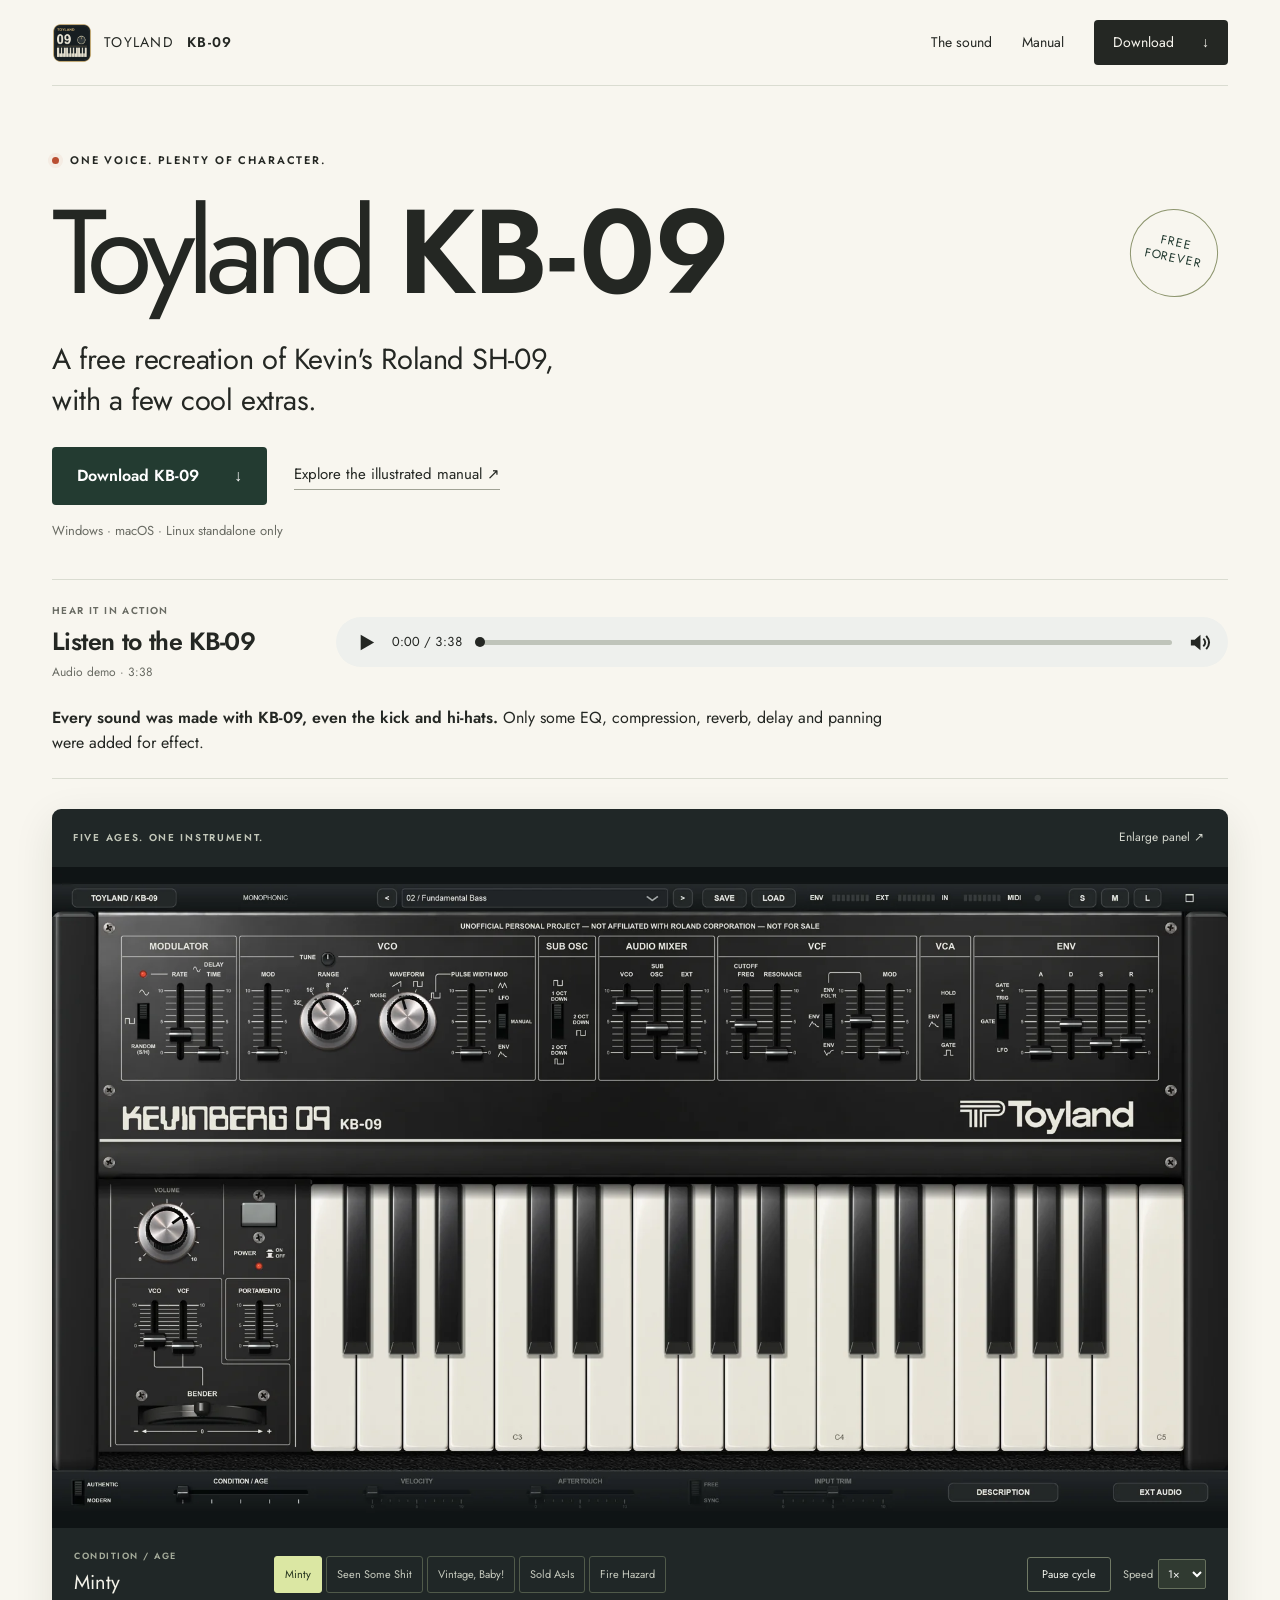
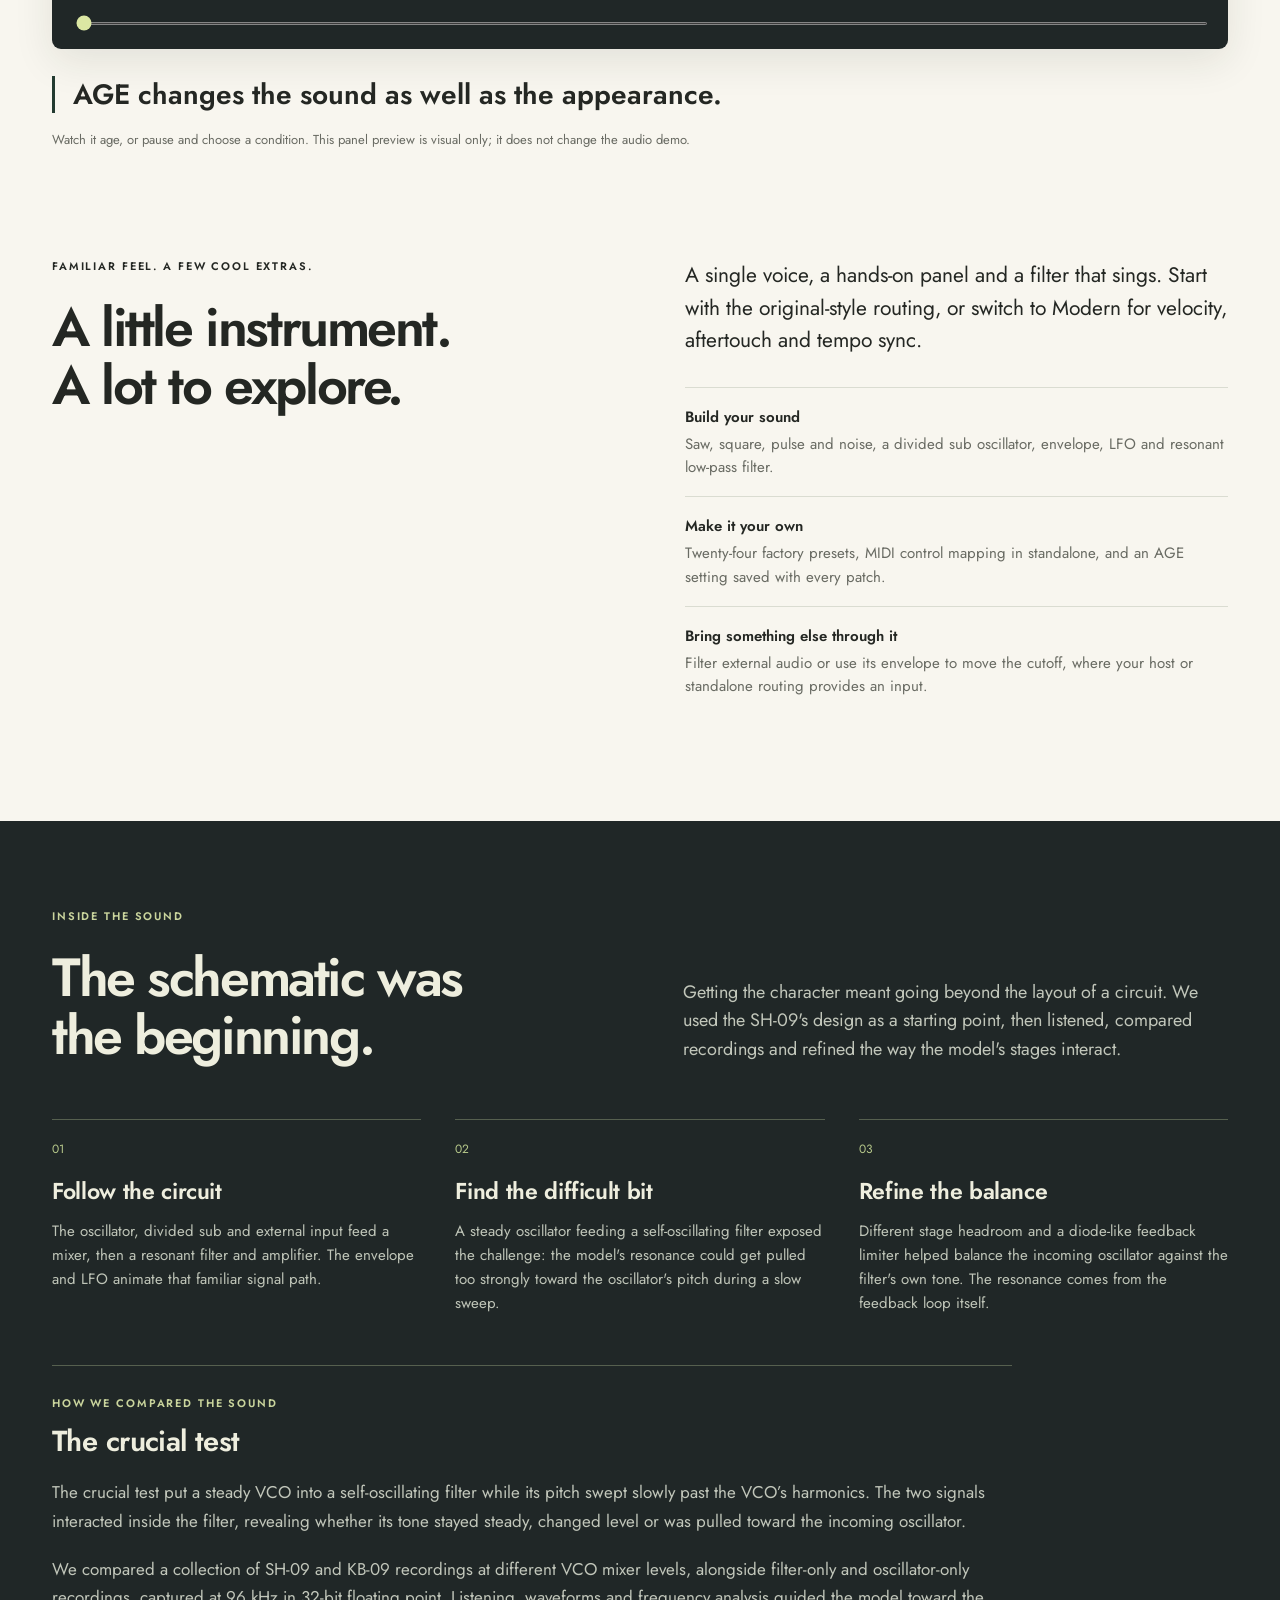
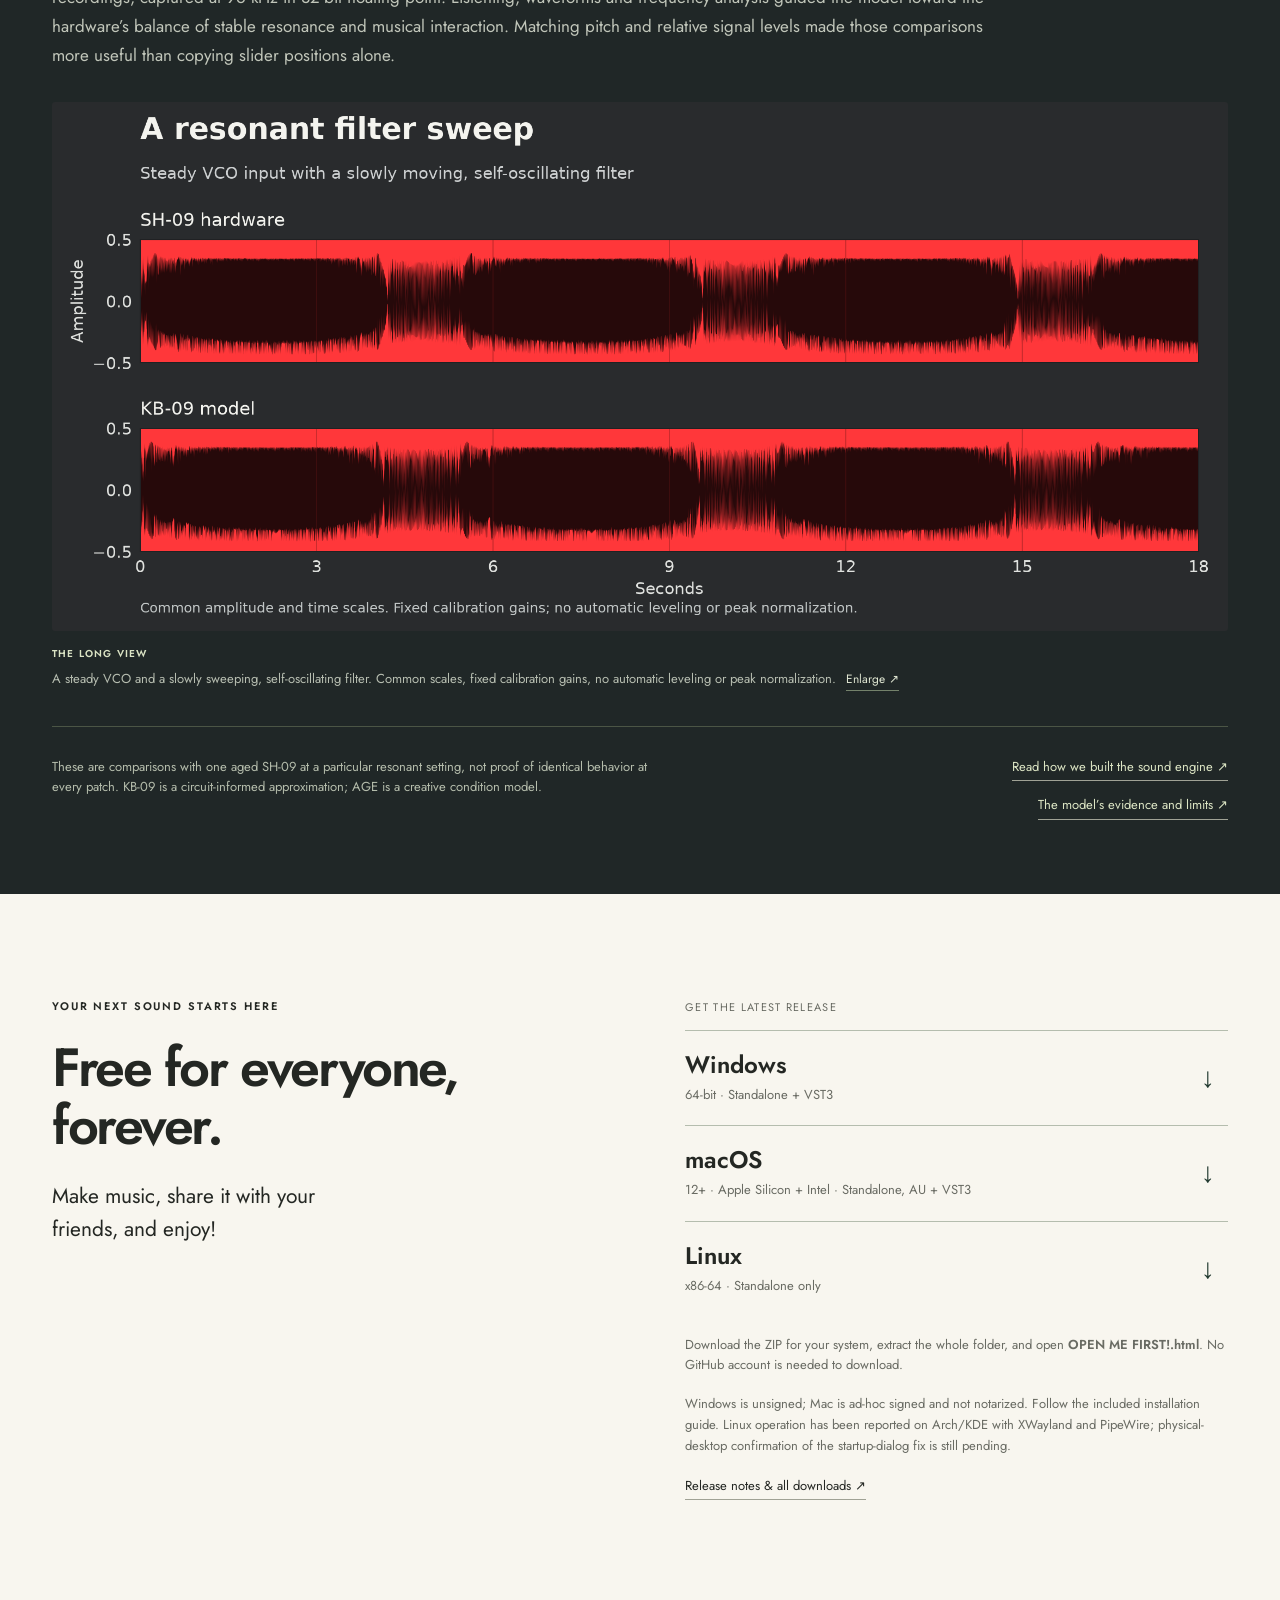
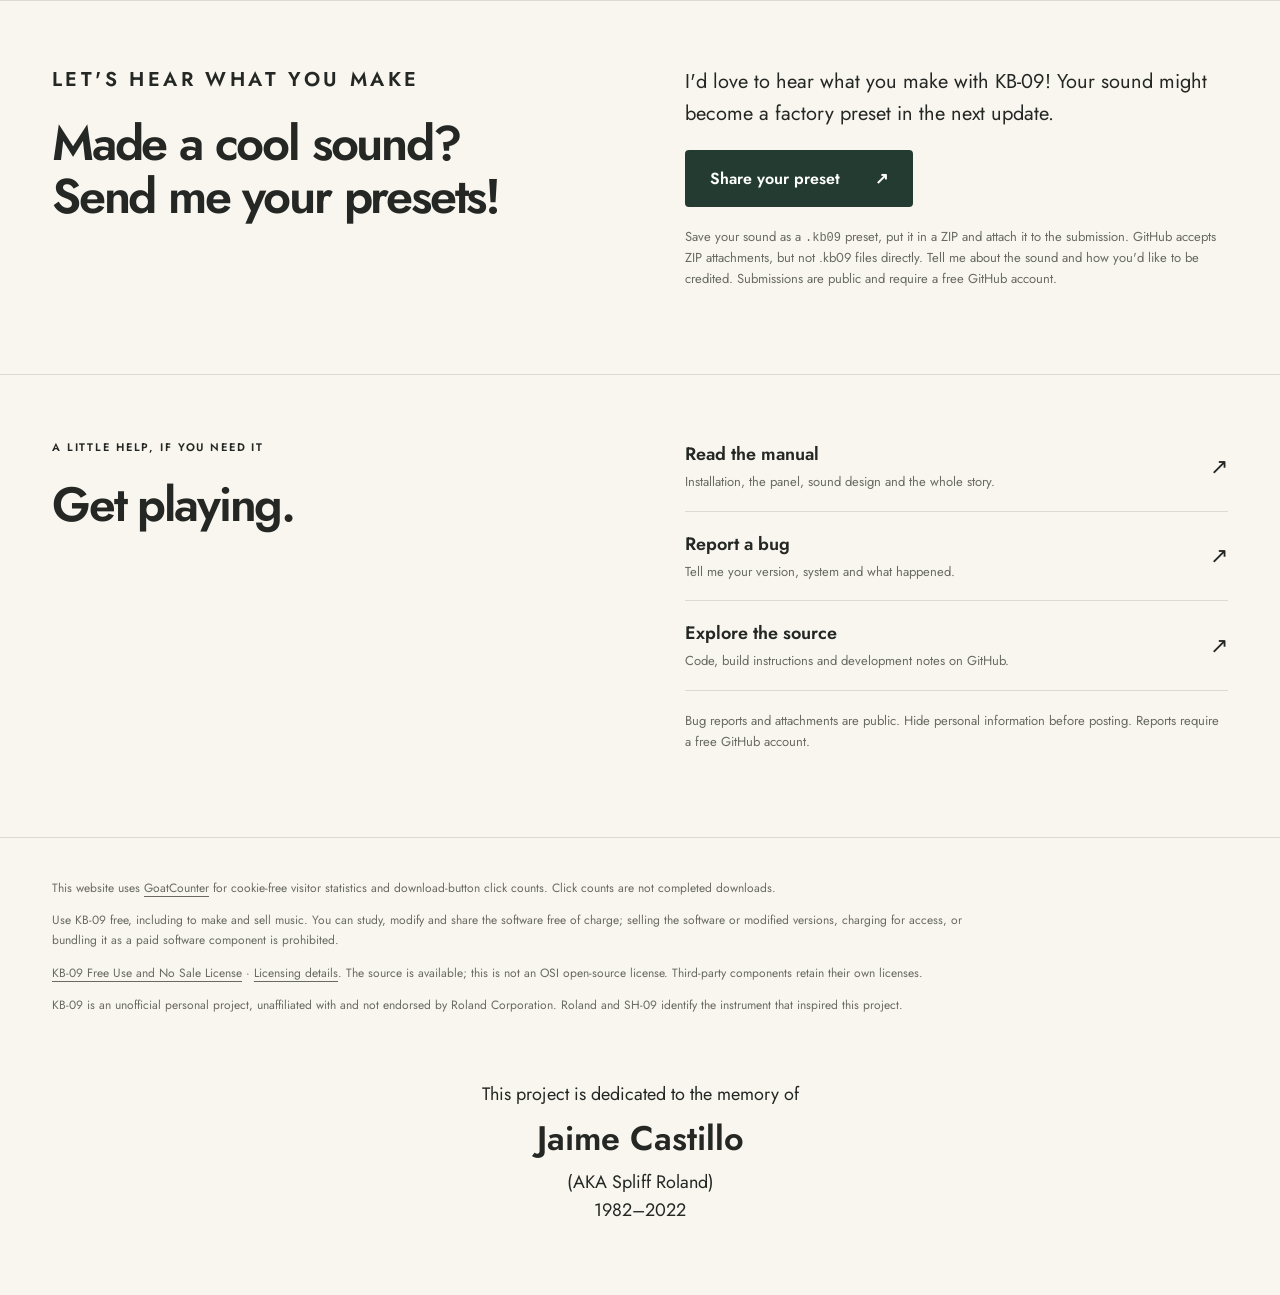
==== commit b2a4e6ee: "Prepare KB-09 1.10.0 preset fix, approved bay shadow and update summaries" ====
--- a/website/index.html
+++ b/website/index.html
@@ -5,15 +5,17 @@
   <meta name="viewport" content="width=device-width, initial-scale=1">
   <meta name="description" content="Toyland KB-09: a free Roland SH-09-inspired monophonic synthesizer with five ages of character. Windows and Mac plug-ins and standalone; Linux standalone only.">
   <meta name="theme-color" content="#f8f6ef">
-  <meta property="og:title" content="Toyland KB-09 — Free for everyone, forever.">
+  <meta property="og:title" content="Toyland KB-09: Free for everyone, forever.">
   <meta property="og:description" content="A free recreation of Kevin's Roland SH-09, with a few cool extras. Meet the synth, explore five ages, and download the latest release.">
   <meta property="og:image" content="https://kevinberg84.github.io/toyland-kb09/assets/social-preview.jpg">
   <meta property="og:url" content="https://kevinberg84.github.io/toyland-kb09/">
   <meta name="twitter:card" content="summary_large_image">
-  <title>Toyland KB-09 — Free Roland SH-09-inspired synthesizer</title>
+  <title>Toyland KB-09: Free Roland SH-09-inspired synthesizer</title>
   <link rel="icon" href="assets/icon.png" type="image/png">
-  <link rel="stylesheet" href="styles.css">
-  <script src="site.js" defer></script>
+  <link rel="stylesheet" href="styles.css?v=played-only">
+  <script src="site.js?v=played-only" defer></script>
+  <meta name="goatcounter-endpoint" content="https://toyland-kb09.goatcounter.com/count">
+  <script src="analytics.js?v=goatcounter-verified" defer></script>
 </head>
 <body>
   <a class="skip" href="#main">Skip to content</a>
@@ -24,10 +26,21 @@
   <main id="main">
     <section class="hero shell" id="top" aria-labelledby="hero-title">
       <p class="eyebrow"><span class="led" aria-hidden="true"></span> ONE VOICE. PLENTY OF CHARACTER.</p>
-      <div class="hero-heading"><h1 id="hero-title">Toyland <span>KB-09</span></h1><span class="free-stamp">FREE<br>FOREVER</span></div>
-      <p class="hero-description">A free recreation of Kevin's Roland SH-09,<br class="desktop-break"> with a few cool extras.</p>
+      <div class="hero-heading"><h1 id="hero-title">Toyland <span>KB<span class="title-hyphen">-</span>09</span></h1><span class="free-stamp"><span class="free-stamp-label">FREE<br>FOREVER</span></span></div>
+      <p class="hero-description">A free recreation of Kevin's Roland <span class="no-wrap">SH-09</span>,<br class="desktop-break"> with a few cool extras.</p>
       <div class="hero-actions"><a class="button primary" href="#download">Download KB-09 <span aria-hidden="true">↓</span></a><a class="text-link" href="manual/">Explore the illustrated manual <span aria-hidden="true">↗</span></a></div>
       <p class="platform-line">Windows · macOS · Linux standalone only</p>
+      <section class="demo-player" aria-labelledby="demo-title">
+        <div><p class="demo-kicker">HEAR IT IN ACTION</p><h2 id="demo-title">Listen to the KB-09</h2><p class="demo-length">Audio demo · 3:38</p></div>
+        <audio controls preload="metadata" aria-label="KB-09 audio demo"><source src="assets/kb09-demo.mp3" type="audio/mpeg">Your browser does not support the audio player. <a href="assets/kb09-demo.mp3">Listen to the demo</a>.</audio>
+        <div class="demo-controls" role="group" aria-label="Audio demo controls" hidden>
+          <button class="demo-toggle" type="button" aria-label="Play demo"><svg viewBox="0 0 24 24" aria-hidden="true"><path class="play-icon" d="M7 4 L21 12 L7 20 Z"/><path class="pause-icon" d="M6 4 H10 V20 H6 Z M14 4 H18 V20 H14 Z"/></svg></button>
+          <output class="demo-time" aria-label="Playback time">0:00 / 3:38</output>
+          <input class="demo-seek" type="range" min="0" max="218" step="0.1" value="0" aria-label="Seek through the demo" aria-valuetext="0:00 of 3:38">
+          <button class="demo-mute" type="button" aria-label="Mute demo" aria-pressed="false"><svg viewBox="0 0 24 24" aria-hidden="true"><path d="M3 9 H7 L13 4 V20 L7 15 H3 Z"/><path class="sound-waves" d="M16 8 Q20 12 16 16 M19 5 Q25 12 19 19" fill="none" stroke="currentColor" stroke-width="2"/><path class="mute-cross" d="M16 9 L22 15 M22 9 L16 15" fill="none" stroke="currentColor" stroke-width="2"/></svg></button>
+        </div>
+        <p class="demo-production"><strong>Every sound was made with KB-09, even the kick and hi-hats.</strong> Only some EQ, compression, reverb, delay and panning were added for effect.</p>
+      </section>
       <div class="instrument" id="preview">
         <div class="preview-top"><span class="eyebrow">FIVE AGES. ONE INSTRUMENT.</span><button class="subtle" id="enlarge-panel" type="button">Enlarge panel <span aria-hidden="true">↗</span></button></div>
         <div class="panel-frames" aria-label="KB-09 appearance preview">
@@ -51,7 +64,7 @@
         </div>
       </div>
       <p class="age-callout">AGE changes the sound as well as the appearance.</p>
-      <p class="preview-caption">Watch it age—or pause and choose a condition. This is a visual preview, with no audio.</p>
+      <p class="preview-caption">Watch it age, or pause and choose a condition. This panel preview is visual only; it does not change the audio demo.</p>
       <noscript><p>Enable JavaScript to cycle through all five appearances. Downloads and the manual work without it.</p></noscript>
     </section>
 
@@ -73,21 +86,21 @@
     <section class="download-section shell" id="download" aria-labelledby="download-title">
       <div class="section-heading"><p class="eyebrow">YOUR NEXT SOUND STARTS HERE</p><h2 id="download-title">Free for everyone,<br>forever.</h2><p>Make music, share it with your friends, and enjoy!</p></div>
       <div class="downloads"><p class="release-label" id="release-label">Get the latest release</p>
-        <a class="platform-download" data-platform="windows" href="https://github.com/kevinberg84/toyland-kb09/releases/latest"><span><b>Windows</b><small>64-bit · Standalone + VST3</small></span><span aria-hidden="true">↓</span></a>
-        <a class="platform-download" data-platform="mac" href="https://github.com/kevinberg84/toyland-kb09/releases/latest"><span><b>macOS</b><small>12+ · Apple Silicon + Intel · Standalone, AU + VST3</small></span><span aria-hidden="true">↓</span></a>
-        <a class="platform-download" data-platform="linux" href="https://github.com/kevinberg84/toyland-kb09/releases/latest"><span><b>Linux</b><small>x86-64 · Standalone only</small></span><span aria-hidden="true">↓</span></a>
+        <a class="platform-download" data-platform="windows" data-goatcounter-click="download-windows" data-goatcounter-title="Windows download button" href="https://github.com/kevinberg84/toyland-kb09/releases/latest"><span><b>Windows</b><small>64-bit · Standalone + VST3</small></span><span aria-hidden="true">↓</span></a>
+        <a class="platform-download" data-platform="mac" data-goatcounter-click="download-mac" data-goatcounter-title="Mac download button" href="https://github.com/kevinberg84/toyland-kb09/releases/latest"><span><b>macOS</b><small>12+ · Apple Silicon + Intel · Standalone, AU + VST3</small></span><span aria-hidden="true">↓</span></a>
+        <a class="platform-download" data-platform="linux" data-goatcounter-click="download-linux" data-goatcounter-title="Linux download button" href="https://github.com/kevinberg84/toyland-kb09/releases/latest"><span><b>Linux</b><small>x86-64 · Standalone only</small></span><span aria-hidden="true">↓</span></a>
         <p class="download-note">Download the ZIP for your system, extract the whole folder, and open <b>OPEN ME FIRST!.html</b>. No GitHub account is needed to download.</p>
-        <p class="download-note">Windows is unsigned; Mac is ad-hoc signed and not notarized. Follow the included installation guide. Linux desktop, audio and MIDI testing on physical hardware remains unverified.</p>
+        <p class="download-note">Windows is unsigned; Mac is ad-hoc signed and not notarized. Follow the included installation guide. Linux operation has been reported on Arch/KDE with XWayland and PipeWire; physical-desktop confirmation of the startup-dialog fix is still pending.</p>
         <a class="text-link" href="https://github.com/kevinberg84/toyland-kb09/releases/latest">Release notes &amp; all downloads ↗</a>
       </div>
     </section>
 
-    <section class="preset-section shell" aria-labelledby="preset-title"><div><p class="eyebrow">LET'S HEAR WHAT YOU MAKE</p><h2 id="preset-title">Made a cool sound?<br>Send me your presets!</h2></div><div><p>I'd love to hear what you make with KB-09! Your sound might become a factory preset in the next update.</p><a class="button primary" href="https://github.com/kevinberg84/toyland-kb09/issues/new?template=share_a_preset.yml">Share your preset <span aria-hidden="true">↗</span></a><p class="small-print">Save your sound as a <code>.kb09</code> preset, put it in a ZIP and attach it to the submission—GitHub accepts ZIP attachments, but not .kb09 files directly. Tell me about the sound and how you'd like to be credited. Submissions are public and require a free GitHub account.</p></div></section>
+    <section class="preset-section shell" aria-labelledby="preset-title"><div><p class="eyebrow">LET'S HEAR WHAT YOU MAKE</p><h2 id="preset-title">Made a cool sound?<br>Send me your presets!</h2></div><div><p>I'd love to hear what you make with KB-09! Your sound might become a factory preset in the next update.</p><a class="button primary" href="https://github.com/kevinberg84/toyland-kb09/issues/new?template=share_a_preset.yml">Share your preset <span aria-hidden="true">↗</span></a><p class="small-print">Save your sound as a <code>.kb09</code> preset, put it in a ZIP and attach it to the submission. GitHub accepts ZIP attachments, but not .kb09 files directly. Tell me about the sound and how you'd like to be credited. Submissions are public and require a free GitHub account.</p></div></section>
 
     <section class="help-section shell" aria-labelledby="help-title"><div><p class="eyebrow">A LITTLE HELP, IF YOU NEED IT</p><h2 id="help-title">Get playing.</h2></div><div class="help-links"><a href="manual/"><span><b>Read the manual</b><small>Installation, the panel, sound design and the whole story.</small></span><span aria-hidden="true">↗</span></a><a href="https://github.com/kevinberg84/toyland-kb09/issues/new?template=bug_report.yml"><span><b>Report a bug</b><small>Tell me your version, system and what happened.</small></span><span aria-hidden="true">↗</span></a><a href="https://github.com/kevinberg84/toyland-kb09"><span><b>Explore the source</b><small>Code, build instructions and development notes on GitHub.</small></span><span aria-hidden="true">↗</span></a><p class="small-print">Bug reports and attachments are public. Hide personal information before posting. Reports require a free GitHub account.</p></div></section>
   </main>
   <footer class="shell">
-    <div class="license-note"><p>Use KB-09 free, including to make and sell music. You can study, modify and share the software free of charge; selling the software or modified versions, charging for access, or bundling it as a paid software component is prohibited.</p><p><a href="https://github.com/kevinberg84/toyland-kb09/blob/main/LICENSE.md">KB-09 Free Use and No Sale License</a> · <a href="https://github.com/kevinberg84/toyland-kb09/blob/main/docs/LICENSING.md">Licensing details</a>. The source is available; this is not an OSI open-source license. Third-party components retain their own licenses.</p><p>KB-09 is an unofficial personal project, unaffiliated with and not endorsed by Roland Corporation. Roland and SH-09 identify the instrument that inspired this project.</p></div>
+    <div class="license-note"><p id="analytics-notice">This website uses <a href="https://www.goatcounter.com/privacy">GoatCounter</a> for cookie-free visitor statistics and download-button click counts. Click counts are not completed downloads.</p><p>Use KB-09 free, including to make and sell music. You can study, modify and share the software free of charge; selling the software or modified versions, charging for access, or bundling it as a paid software component is prohibited.</p><p><a href="https://github.com/kevinberg84/toyland-kb09/blob/main/LICENSE.md">KB-09 Free Use and No Sale License</a> · <a href="https://github.com/kevinberg84/toyland-kb09/blob/main/docs/LICENSING.md">Licensing details</a>. The source is available; this is not an OSI open-source license. Third-party components retain their own licenses.</p><p>KB-09 is an unofficial personal project, unaffiliated with and not endorsed by Roland Corporation. Roland and SH-09 identify the instrument that inspired this project.</p></div>
     <div class="dedication"><p>This project is dedicated to the memory of<br><strong>Jaime Castillo</strong><br>(AKA Spliff Roland)<br>1982–2022</p></div>
   </footer>
   <dialog id="image-dialog" aria-label="Enlarged image"><div class="dialog-toolbar"><span id="image-title">Panel preview</span><button type="button" id="close-dialog">Close <span aria-hidden="true">×</span></button></div><div class="dialog-scroll"><img id="dialog-image" alt=""></div><p class="dialog-hint">Scroll to inspect the image. Press Escape or Close to return.</p></dialog>
--- a/website/styles.css
+++ b/website/styles.css
@@ -10,3 +10,20 @@
 .hero h1 span{white-space:nowrap}
 
 .recording-story{border-top:1px solid #56604f;padding-top:30px;margin:0 0 30px;max-width:960px}.recording-story .eyebrow{margin-bottom:15px}.recording-story h3{font-size:29px;margin-bottom:20px}.recording-story p:not(.eyebrow){font-size:17px;line-height:1.7;color:#c1c6ba}.sound-links{display:flex;flex-direction:column;align-items:flex-end;gap:14px}.sound-links .text-link{font-size:13px}@media(max-width:700px){.recording-story h3{font-size:25px}.recording-story p:not(.eyebrow){font-size:15px}.sound-links{align-items:flex-start}}
+
+.no-wrap{white-space:nowrap}
+
+.hero h1 span{letter-spacing:-.025em}
+
+.hero h1 .title-hyphen{display:inline-block;margin:0 .035em;letter-spacing:0}
+
+.demo-player{display:grid;grid-template-columns:260px minmax(0,1fr);align-items:center;gap:24px;padding:23px 0;margin:0 0 30px;border-top:1px solid var(--line);border-bottom:1px solid var(--line)}.demo-player .demo-kicker{font-size:10px;font-weight:600;letter-spacing:.14em;margin:0 0 7px;color:var(--muted)}.demo-player h2{font-size:25px;line-height:1.2;letter-spacing:-.025em;margin:0}.demo-length{font-size:12px;color:var(--muted);margin:7px 0 0}.demo-player audio{display:block;width:100%;min-width:0}
+@media(max-width:700px){.demo-player{grid-template-columns:1fr;gap:17px;padding:20px 0;margin-bottom:26px}.demo-player h2{font-size:23px}}
+
+.demo-production{grid-column:1/-1;font-size:16px;line-height:1.55;max-width:850px;margin:0}.demo-production strong{font-weight:600}
+
+.free-stamp-label{display:block;transform:translateY(-.18em)}
+
+.demo-controls{display:flex;align-items:center;gap:12px;background:#eef0ed;border-radius:32px;padding:10px 14px;min-width:0}.demo-controls[hidden]{display:none}.demo-controls button{display:grid;place-items:center;border:0;background:none;color:var(--ink);width:30px;height:30px;padding:3px;flex-shrink:0}.demo-controls svg{width:23px;height:23px;fill:currentColor}.demo-time{font-size:13px;white-space:nowrap;font-variant-numeric:tabular-nums}.demo-seek{--played:0%;appearance:none;-webkit-appearance:none;flex:1;min-width:35px;height:5px;border-radius:5px;margin:0;background:linear-gradient(to right,#242723 0%,#242723 var(--played),#bfc4ba var(--played),#bfc4ba 100%);cursor:pointer}.demo-seek::-webkit-slider-runnable-track{height:5px;background:transparent;border-radius:5px}.demo-seek::-moz-range-track{height:5px;background:transparent;border-radius:5px}.demo-seek::-moz-range-progress{background:transparent}.demo-seek::-webkit-slider-thumb{appearance:none;-webkit-appearance:none;width:10px;height:10px;border-radius:50%;background:#242723;margin-top:-2.5px}.demo-seek::-moz-range-thumb{width:10px;height:10px;border:0;border-radius:50%;background:#242723}.demo-controls .pause-icon,.demo-controls .mute-cross{display:none}.demo-controls.is-playing .play-icon{display:none}.demo-controls.is-playing .pause-icon{display:block}.demo-controls.is-muted .sound-waves{display:none}.demo-controls.is-muted .mute-cross{display:block}.demo-controls button:focus-visible,.demo-seek:focus-visible{outline:2px solid var(--forest);outline-offset:4px}@media(max-width:400px){.demo-controls{gap:8px;padding:9px 10px}.demo-time{font-size:12px}}
+
+.demo-player audio[hidden]{display:none}
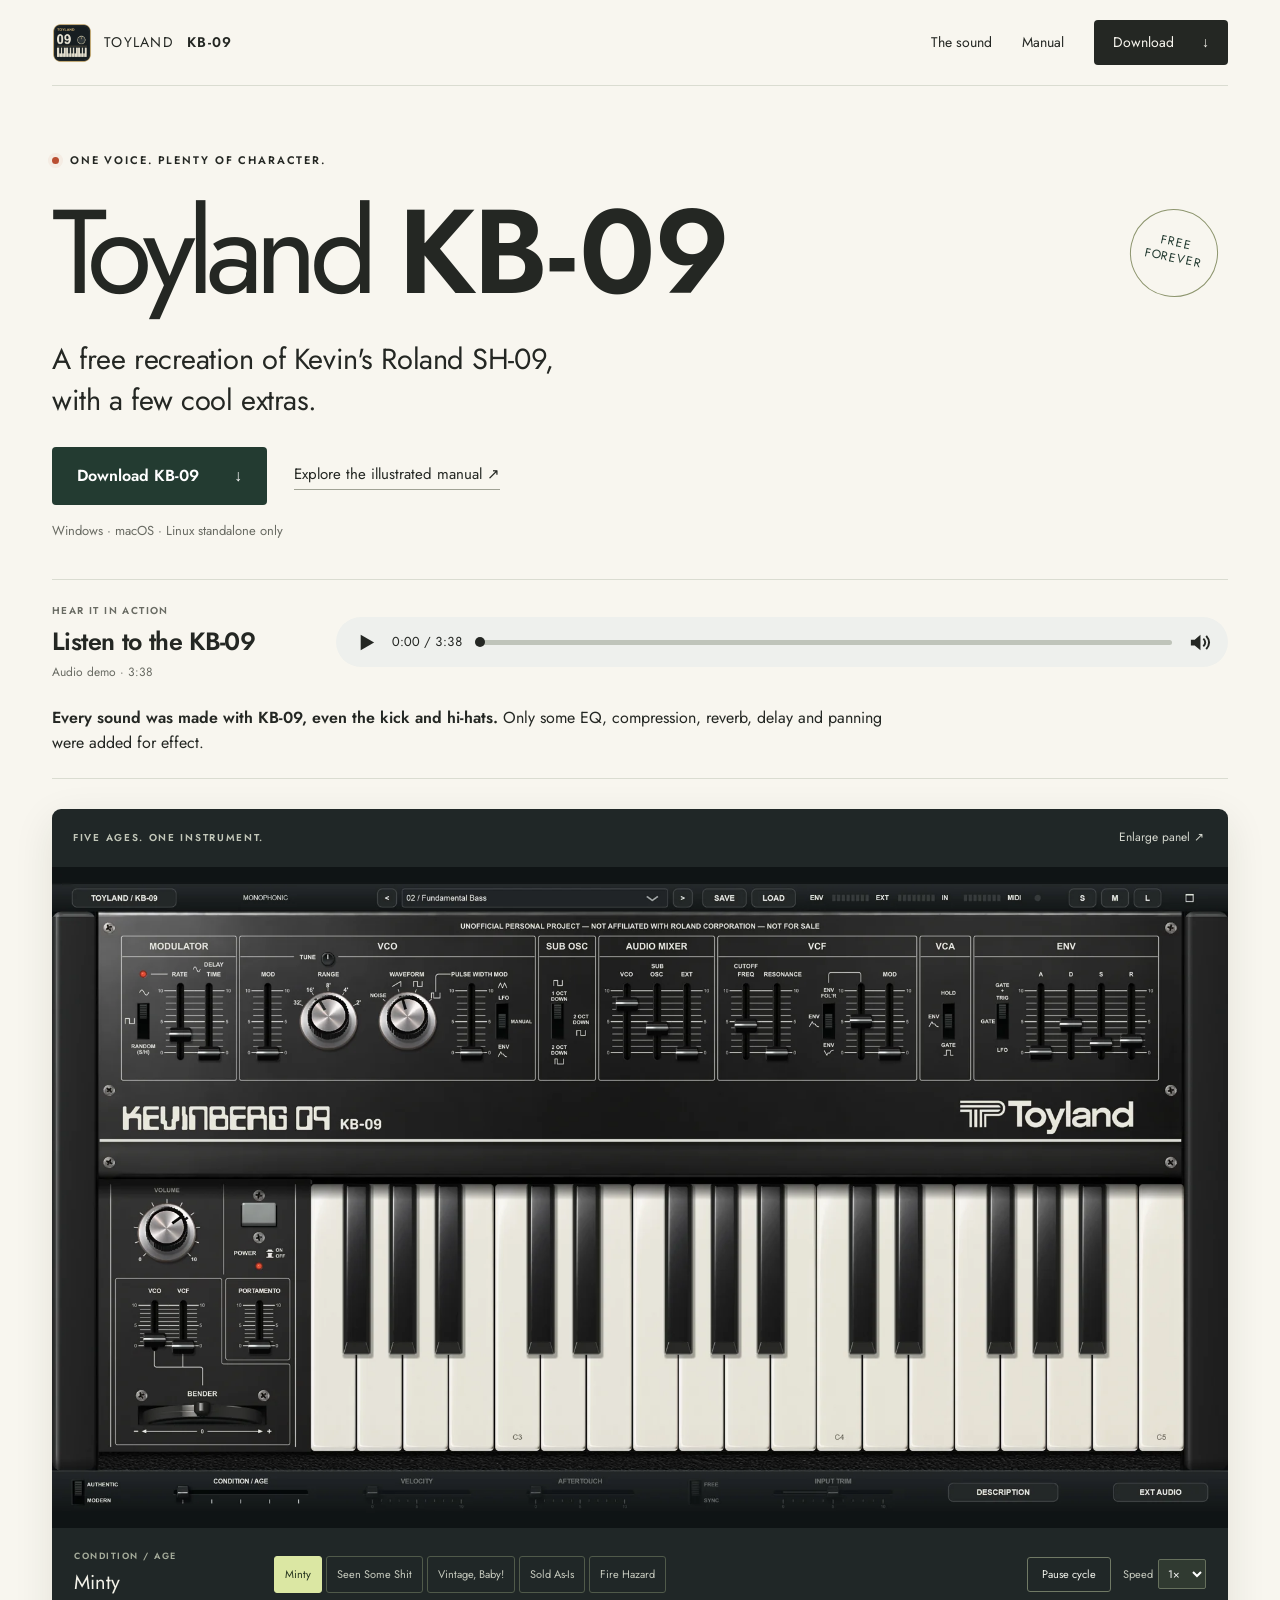
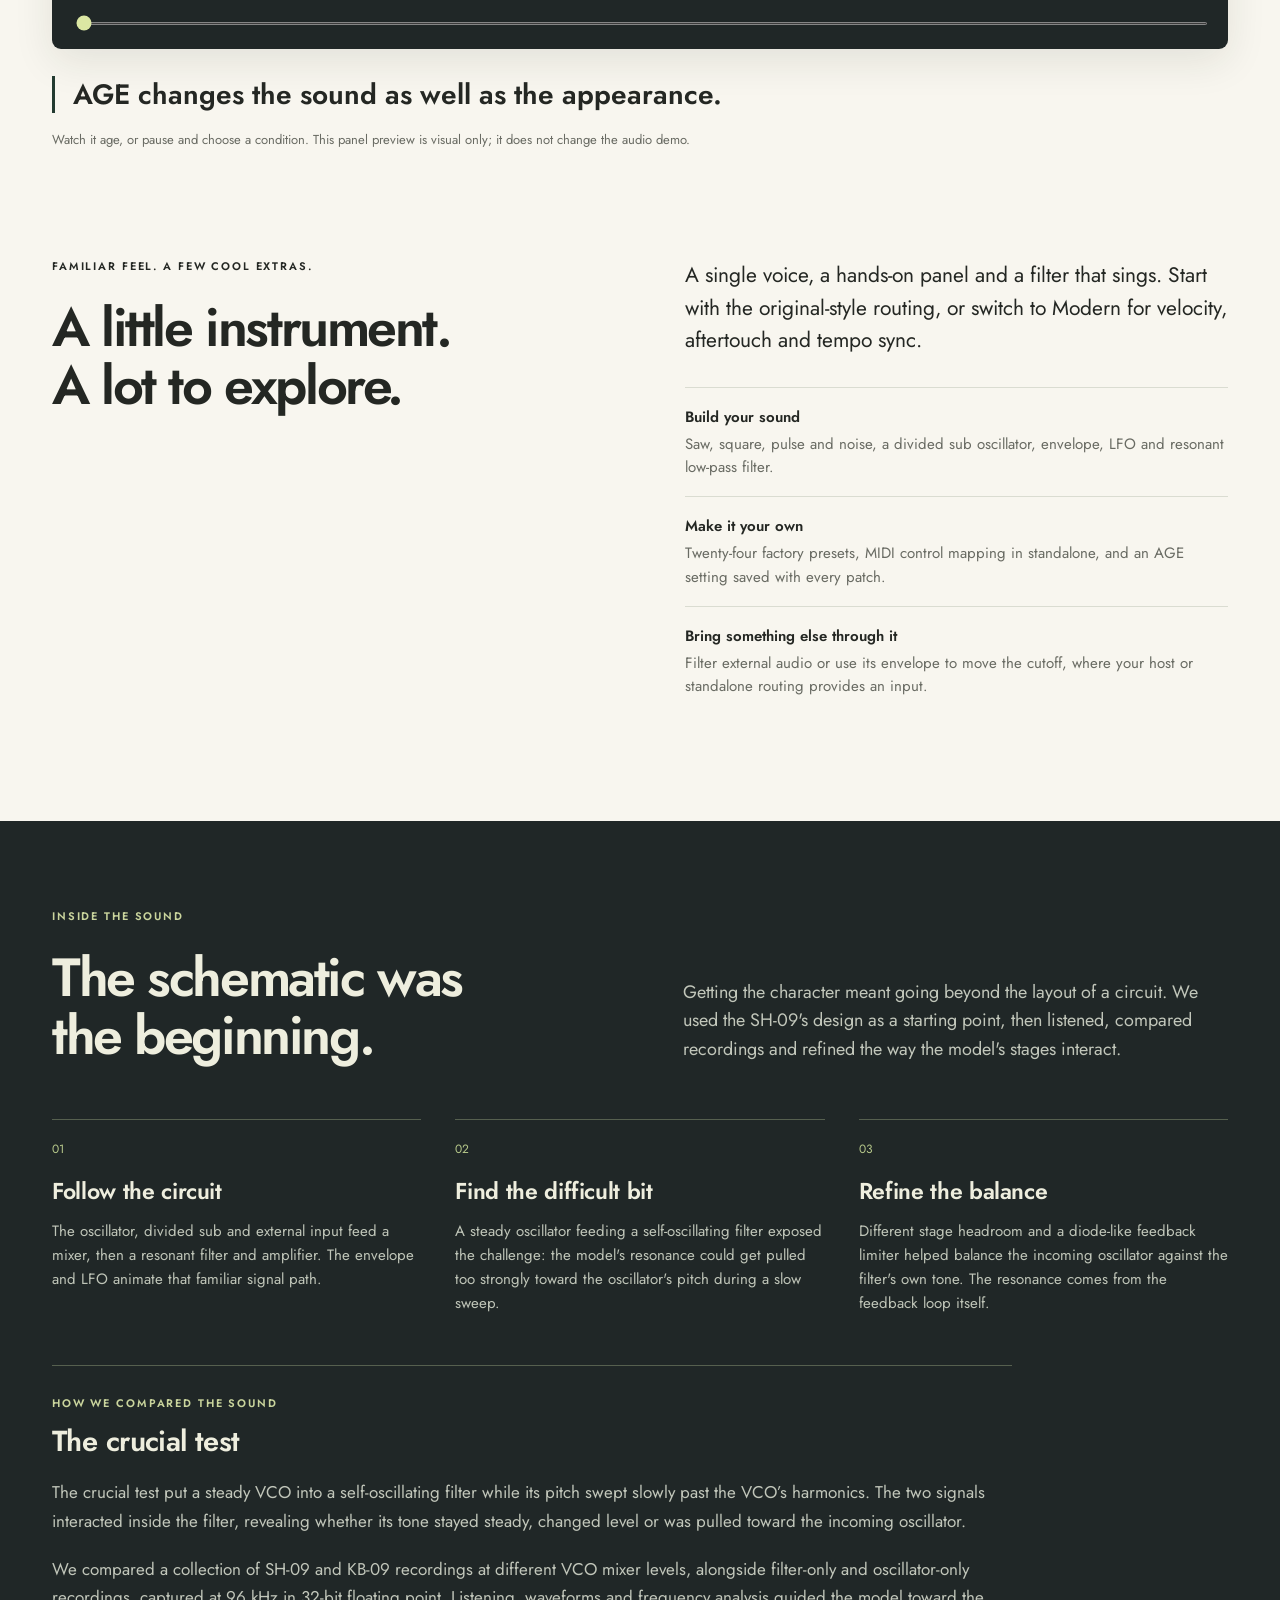
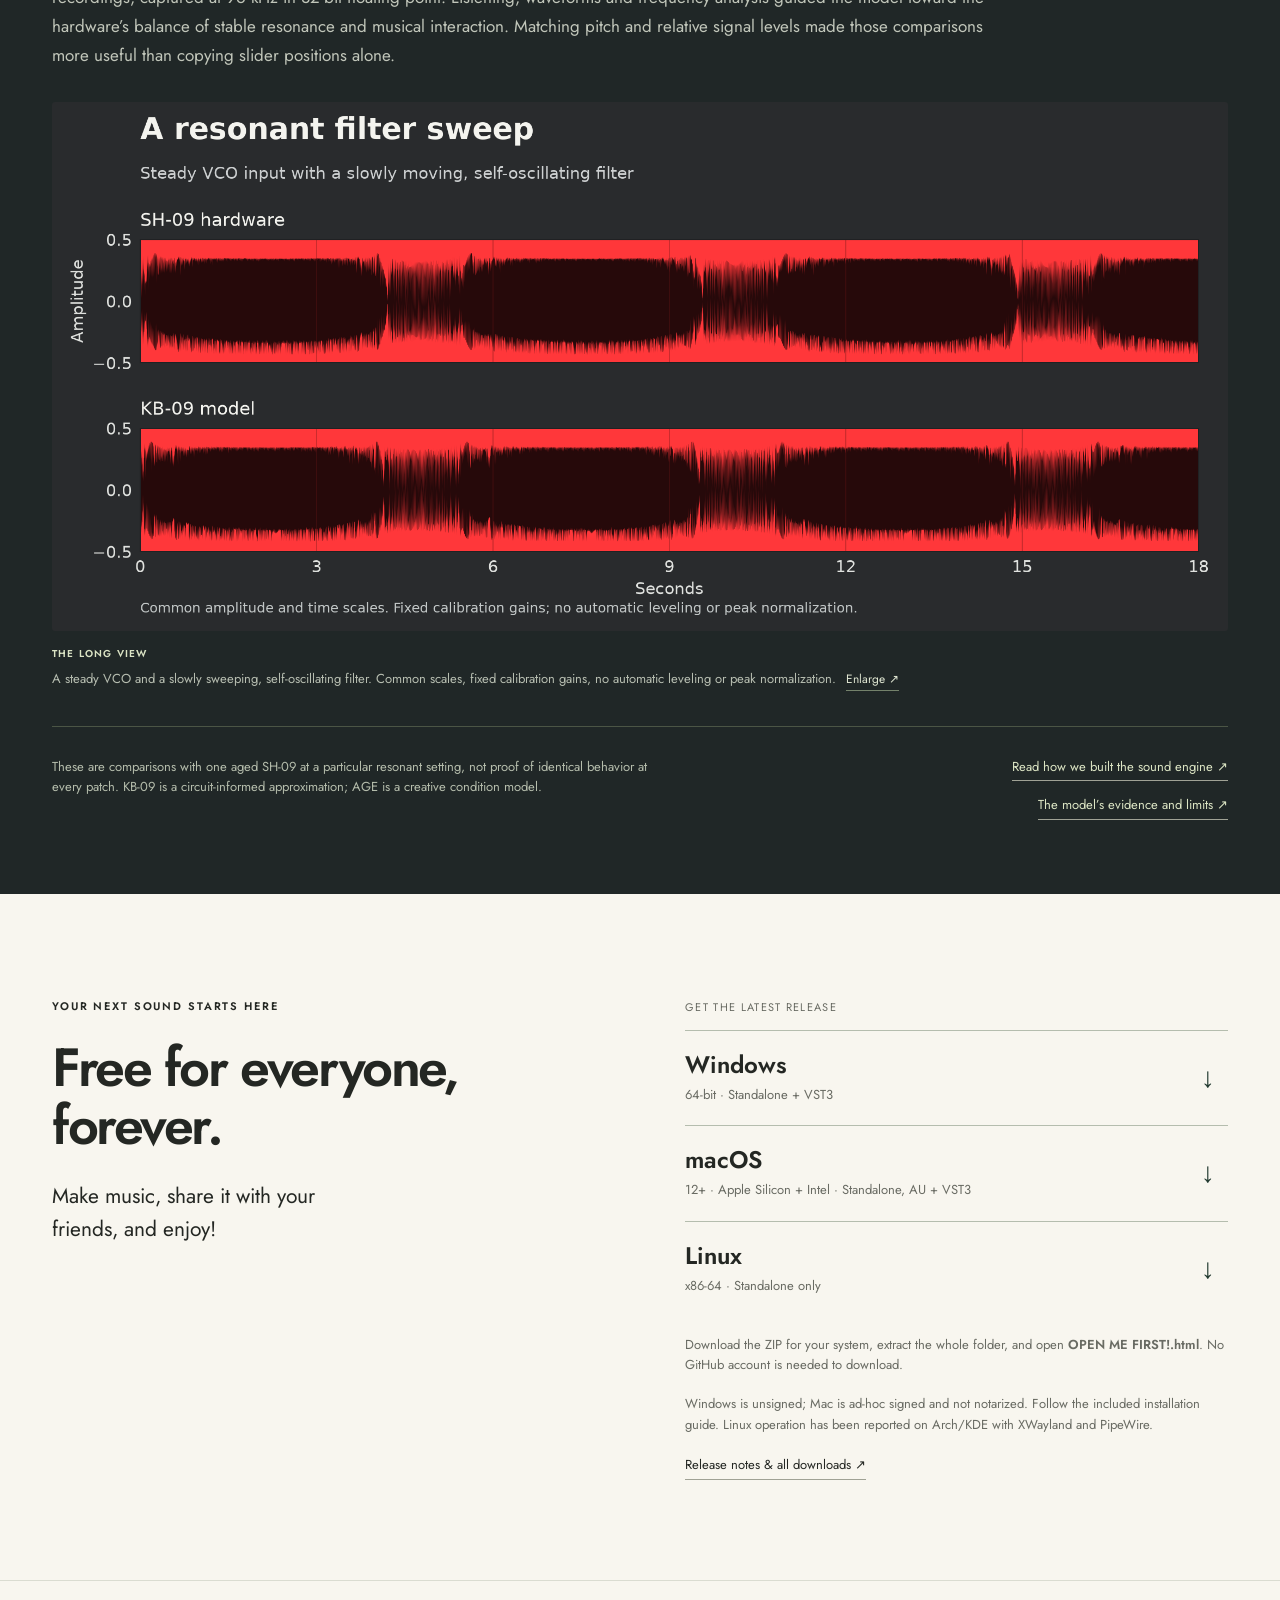
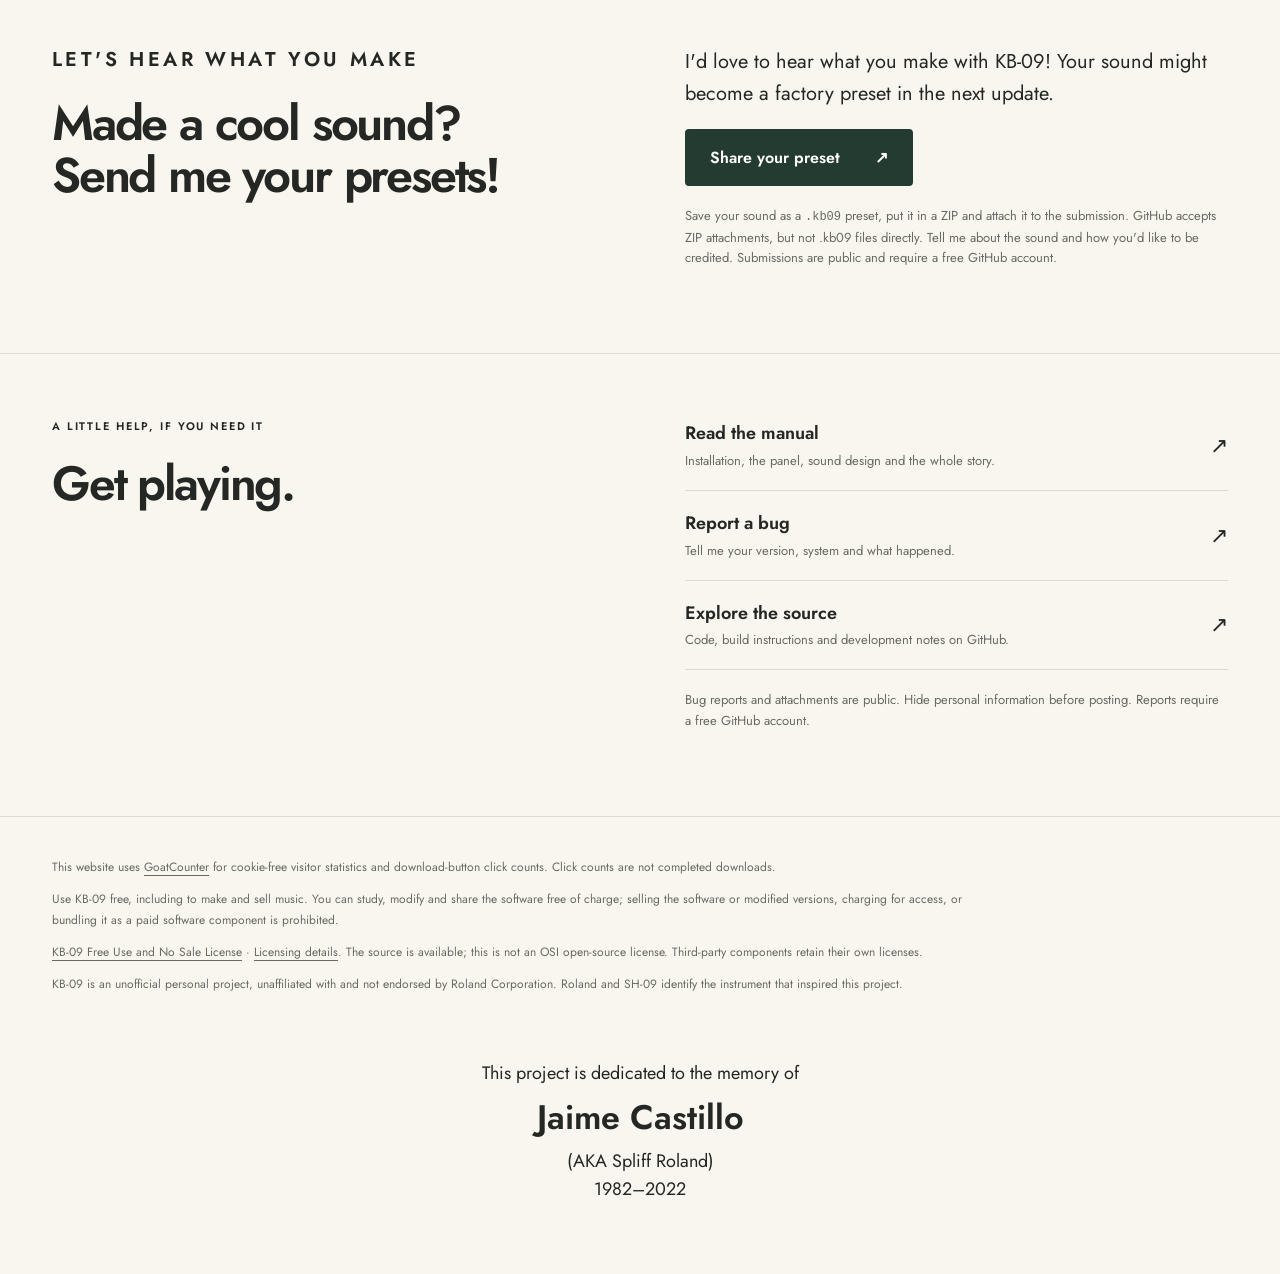
==== commit 962ae8a1: "Finalize KB-09 1.10.0 validation and download documentation" ====
--- a/website/index.html
+++ b/website/index.html
@@ -44,11 +44,11 @@
       <div class="instrument" id="preview">
         <div class="preview-top"><span class="eyebrow">FIVE AGES. ONE INSTRUMENT.</span><button class="subtle" id="enlarge-panel" type="button">Enlarge panel <span aria-hidden="true">↗</span></button></div>
         <div class="panel-frames" aria-label="KB-09 appearance preview">
-          <img class="panel-frame active" src="assets/age-1.webp" width="1920" height="1080" alt="KB-09 in Minty condition: a clean panel and intact keys." data-age="0" fetchpriority="high">
-          <img class="panel-frame" src="assets/age-2.webp" width="1920" height="1080" alt="KB-09 in Seen Some Shit condition." data-age="1" aria-hidden="true">
-          <img class="panel-frame" src="assets/age-3.webp" width="1920" height="1080" alt="KB-09 in Vintage, Baby! condition." data-age="2" aria-hidden="true">
-          <img class="panel-frame" src="assets/age-4.webp" width="1920" height="1080" alt="KB-09 in Sold As-Is condition." data-age="3" aria-hidden="true">
-          <img class="panel-frame" src="assets/age-5.webp" width="1920" height="1080" alt="KB-09 in Fire Hazard condition: worn panel, aged keys and damaged caps." data-age="4" aria-hidden="true">
+          <img class="panel-frame active" src="assets/age-1.webp?v=1.10.0" width="1920" height="1080" alt="KB-09 in Minty condition: a clean panel and intact keys." data-age="0" fetchpriority="high">
+          <img class="panel-frame" src="assets/age-2.webp?v=1.10.0" width="1920" height="1080" alt="KB-09 in Seen Some Shit condition." data-age="1" aria-hidden="true">
+          <img class="panel-frame" src="assets/age-3.webp?v=1.10.0" width="1920" height="1080" alt="KB-09 in Vintage, Baby! condition." data-age="2" aria-hidden="true">
+          <img class="panel-frame" src="assets/age-4.webp?v=1.10.0" width="1920" height="1080" alt="KB-09 in Sold As-Is condition." data-age="3" aria-hidden="true">
+          <img class="panel-frame" src="assets/age-5.webp?v=1.10.0" width="1920" height="1080" alt="KB-09 in Fire Hazard condition: worn panel, aged keys and damaged caps." data-age="4" aria-hidden="true">
         </div>
         <div class="age-console">
           <div class="age-readout"><span class="eyebrow">CONDITION / AGE</span><output id="age-name">Minty</output></div>
@@ -90,7 +90,7 @@
         <a class="platform-download" data-platform="mac" data-goatcounter-click="download-mac" data-goatcounter-title="Mac download button" href="https://github.com/kevinberg84/toyland-kb09/releases/latest"><span><b>macOS</b><small>12+ · Apple Silicon + Intel · Standalone, AU + VST3</small></span><span aria-hidden="true">↓</span></a>
         <a class="platform-download" data-platform="linux" data-goatcounter-click="download-linux" data-goatcounter-title="Linux download button" href="https://github.com/kevinberg84/toyland-kb09/releases/latest"><span><b>Linux</b><small>x86-64 · Standalone only</small></span><span aria-hidden="true">↓</span></a>
         <p class="download-note">Download the ZIP for your system, extract the whole folder, and open <b>OPEN ME FIRST!.html</b>. No GitHub account is needed to download.</p>
-        <p class="download-note">Windows is unsigned; Mac is ad-hoc signed and not notarized. Follow the included installation guide. Linux operation has been reported on Arch/KDE with XWayland and PipeWire; physical-desktop confirmation of the startup-dialog fix is still pending.</p>
+        <p class="download-note">Windows is unsigned; Mac is ad-hoc signed and not notarized. Follow the included installation guide. Linux operation has been reported on Arch/KDE with XWayland and PipeWire.</p>
         <a class="text-link" href="https://github.com/kevinberg84/toyland-kb09/releases/latest">Release notes &amp; all downloads ↗</a>
       </div>
     </section>
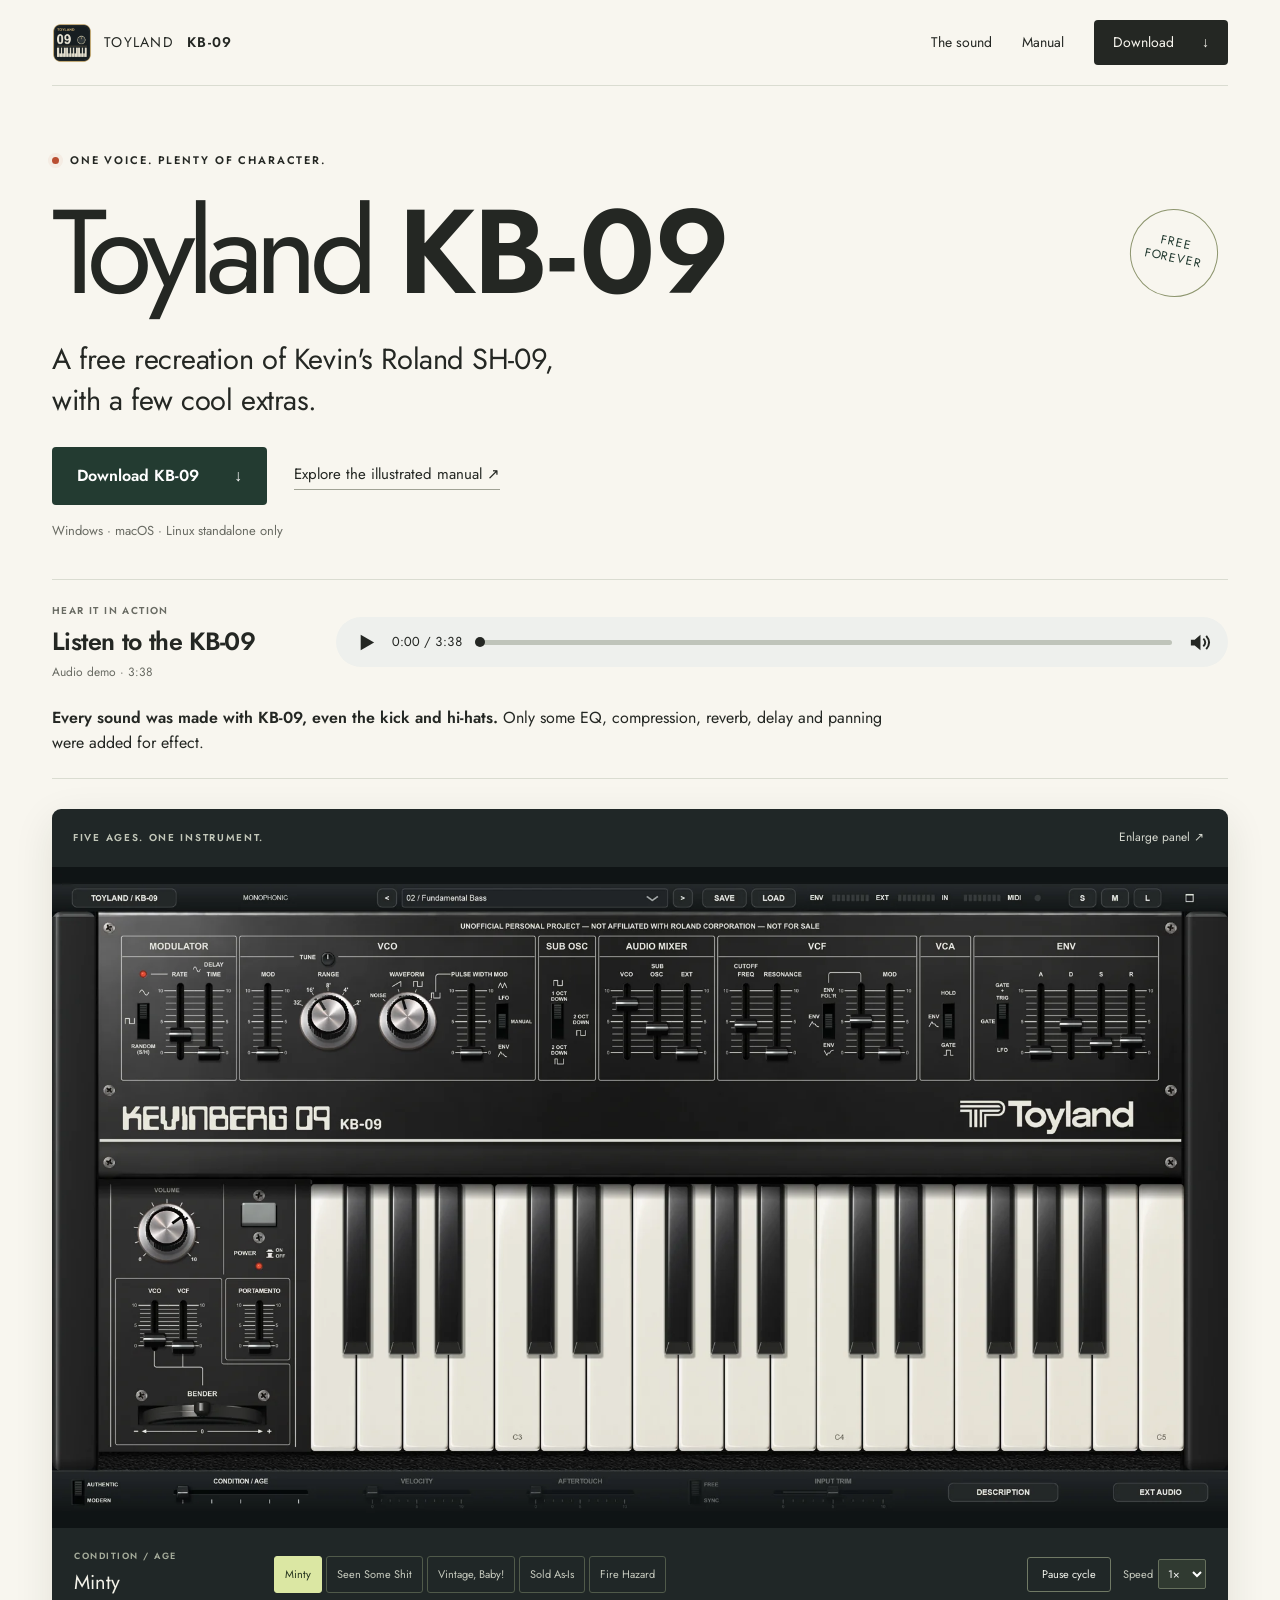
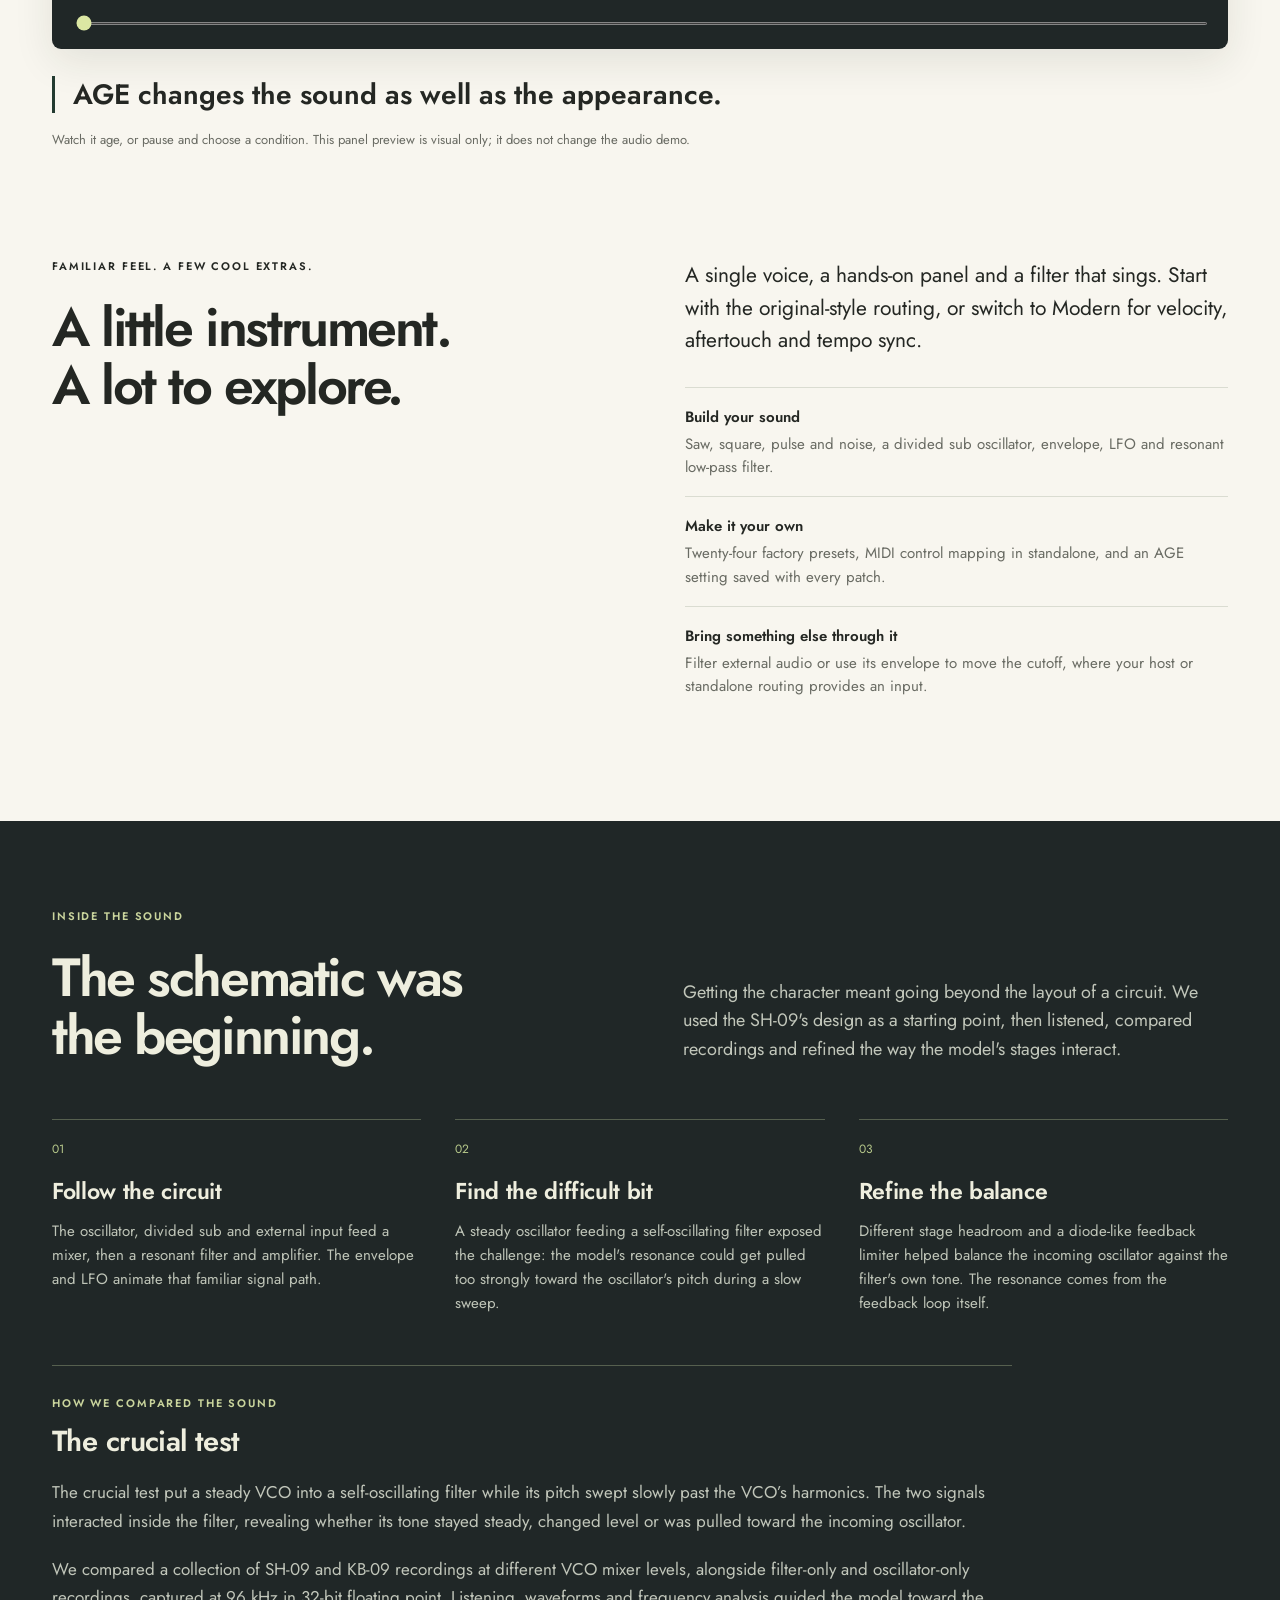
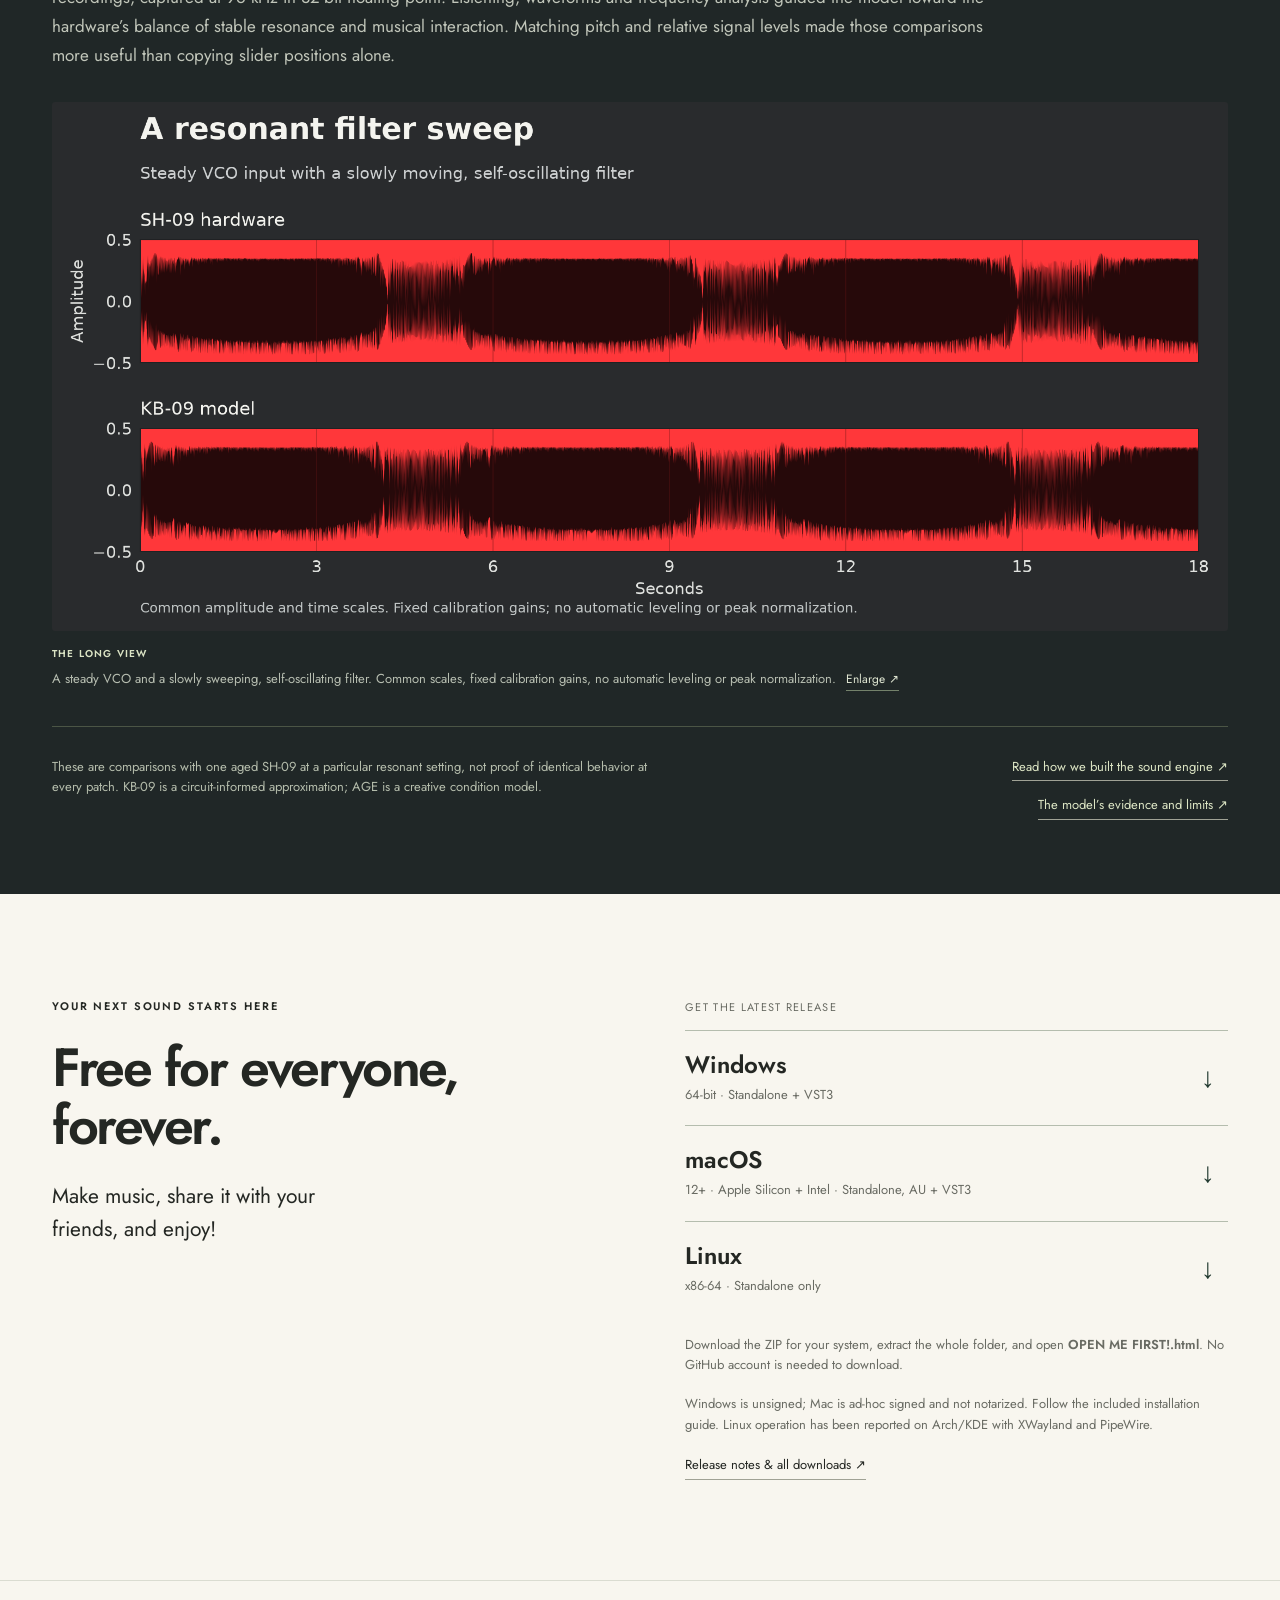
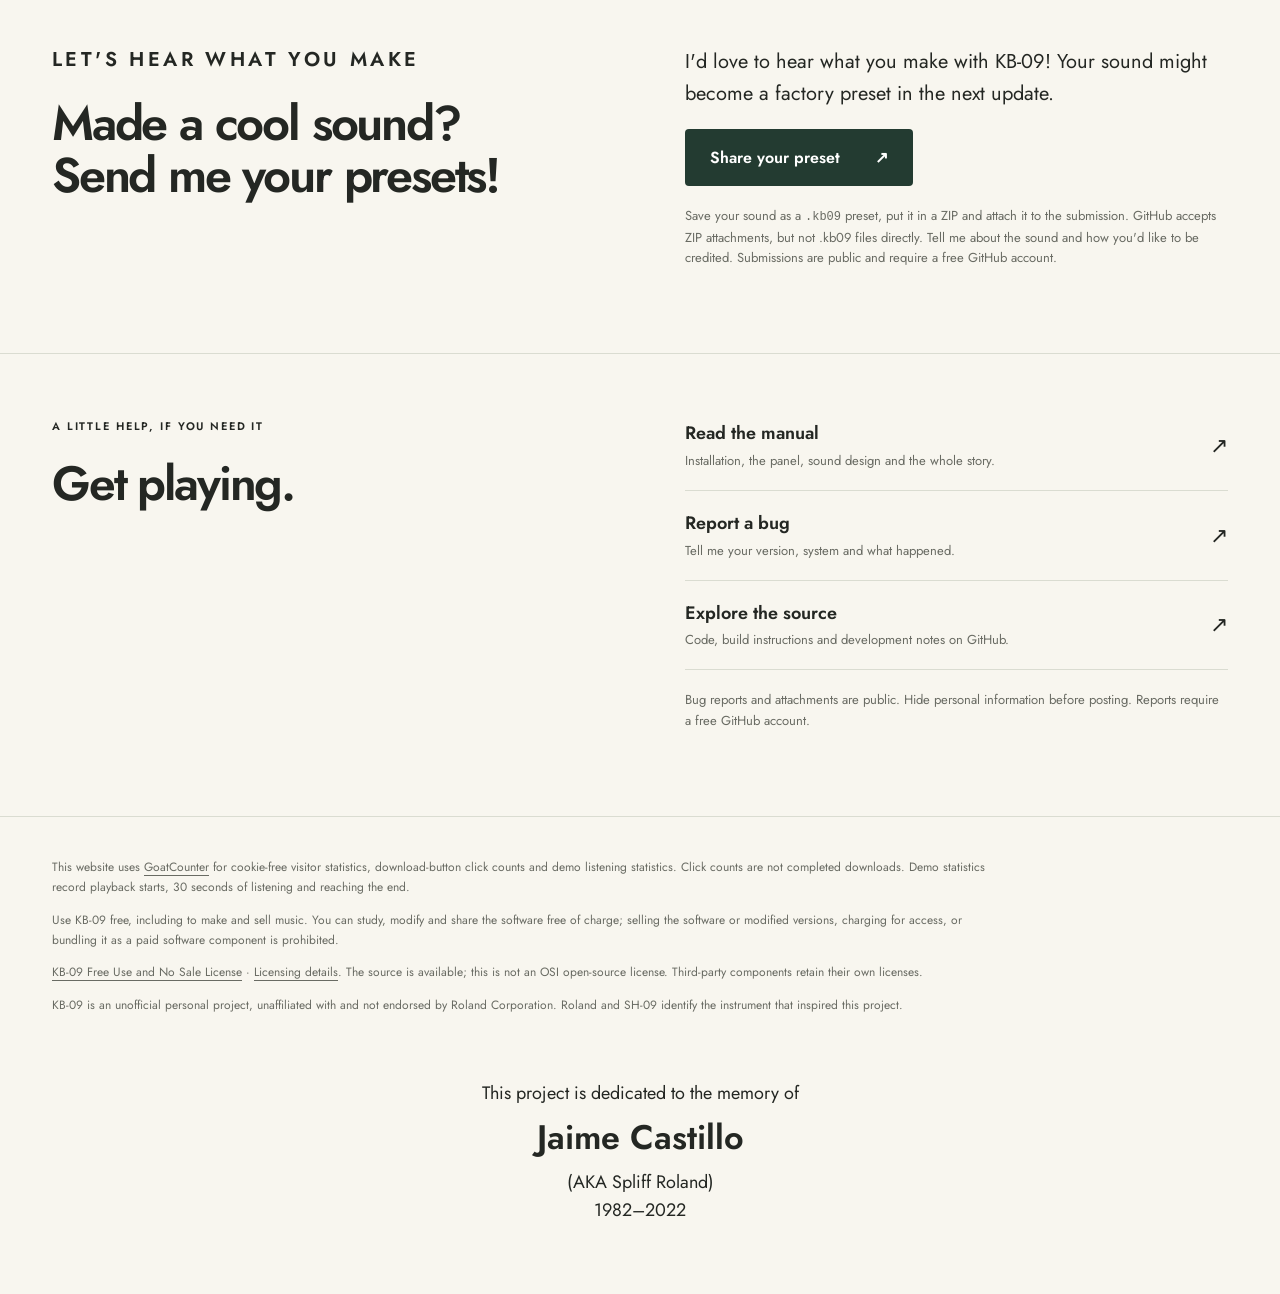
==== commit af8785b0: "Track demo playback milestones in website analytics" ====
--- a/website/index.html
+++ b/website/index.html
@@ -15,7 +15,7 @@
   <link rel="stylesheet" href="styles.css?v=played-only">
   <script src="site.js?v=played-only" defer></script>
   <meta name="goatcounter-endpoint" content="https://toyland-kb09.goatcounter.com/count">
-  <script src="analytics.js?v=goatcounter-verified" defer></script>
+  <script src="analytics.js?v=demo-events" defer></script>
 </head>
 <body>
   <a class="skip" href="#main">Skip to content</a>
@@ -100,7 +100,7 @@
     <section class="help-section shell" aria-labelledby="help-title"><div><p class="eyebrow">A LITTLE HELP, IF YOU NEED IT</p><h2 id="help-title">Get playing.</h2></div><div class="help-links"><a href="manual/"><span><b>Read the manual</b><small>Installation, the panel, sound design and the whole story.</small></span><span aria-hidden="true">↗</span></a><a href="https://github.com/kevinberg84/toyland-kb09/issues/new?template=bug_report.yml"><span><b>Report a bug</b><small>Tell me your version, system and what happened.</small></span><span aria-hidden="true">↗</span></a><a href="https://github.com/kevinberg84/toyland-kb09"><span><b>Explore the source</b><small>Code, build instructions and development notes on GitHub.</small></span><span aria-hidden="true">↗</span></a><p class="small-print">Bug reports and attachments are public. Hide personal information before posting. Reports require a free GitHub account.</p></div></section>
   </main>
   <footer class="shell">
-    <div class="license-note"><p id="analytics-notice">This website uses <a href="https://www.goatcounter.com/privacy">GoatCounter</a> for cookie-free visitor statistics and download-button click counts. Click counts are not completed downloads.</p><p>Use KB-09 free, including to make and sell music. You can study, modify and share the software free of charge; selling the software or modified versions, charging for access, or bundling it as a paid software component is prohibited.</p><p><a href="https://github.com/kevinberg84/toyland-kb09/blob/main/LICENSE.md">KB-09 Free Use and No Sale License</a> · <a href="https://github.com/kevinberg84/toyland-kb09/blob/main/docs/LICENSING.md">Licensing details</a>. The source is available; this is not an OSI open-source license. Third-party components retain their own licenses.</p><p>KB-09 is an unofficial personal project, unaffiliated with and not endorsed by Roland Corporation. Roland and SH-09 identify the instrument that inspired this project.</p></div>
+    <div class="license-note"><p id="analytics-notice">This website uses <a href="https://www.goatcounter.com/privacy">GoatCounter</a> for cookie-free visitor statistics, download-button click counts and demo listening statistics. Click counts are not completed downloads. Demo statistics record playback starts, 30 seconds of listening and reaching the end.</p><p>Use KB-09 free, including to make and sell music. You can study, modify and share the software free of charge; selling the software or modified versions, charging for access, or bundling it as a paid software component is prohibited.</p><p><a href="https://github.com/kevinberg84/toyland-kb09/blob/main/LICENSE.md">KB-09 Free Use and No Sale License</a> · <a href="https://github.com/kevinberg84/toyland-kb09/blob/main/docs/LICENSING.md">Licensing details</a>. The source is available; this is not an OSI open-source license. Third-party components retain their own licenses.</p><p>KB-09 is an unofficial personal project, unaffiliated with and not endorsed by Roland Corporation. Roland and SH-09 identify the instrument that inspired this project.</p></div>
     <div class="dedication"><p>This project is dedicated to the memory of<br><strong>Jaime Castillo</strong><br>(AKA Spliff Roland)<br>1982–2022</p></div>
   </footer>
   <dialog id="image-dialog" aria-label="Enlarged image"><div class="dialog-toolbar"><span id="image-title">Panel preview</span><button type="button" id="close-dialog">Close <span aria-hidden="true">×</span></button></div><div class="dialog-scroll"><img id="dialog-image" alt=""></div><p class="dialog-hint">Scroll to inspect the image. Press Escape or Close to return.</p></dialog>
